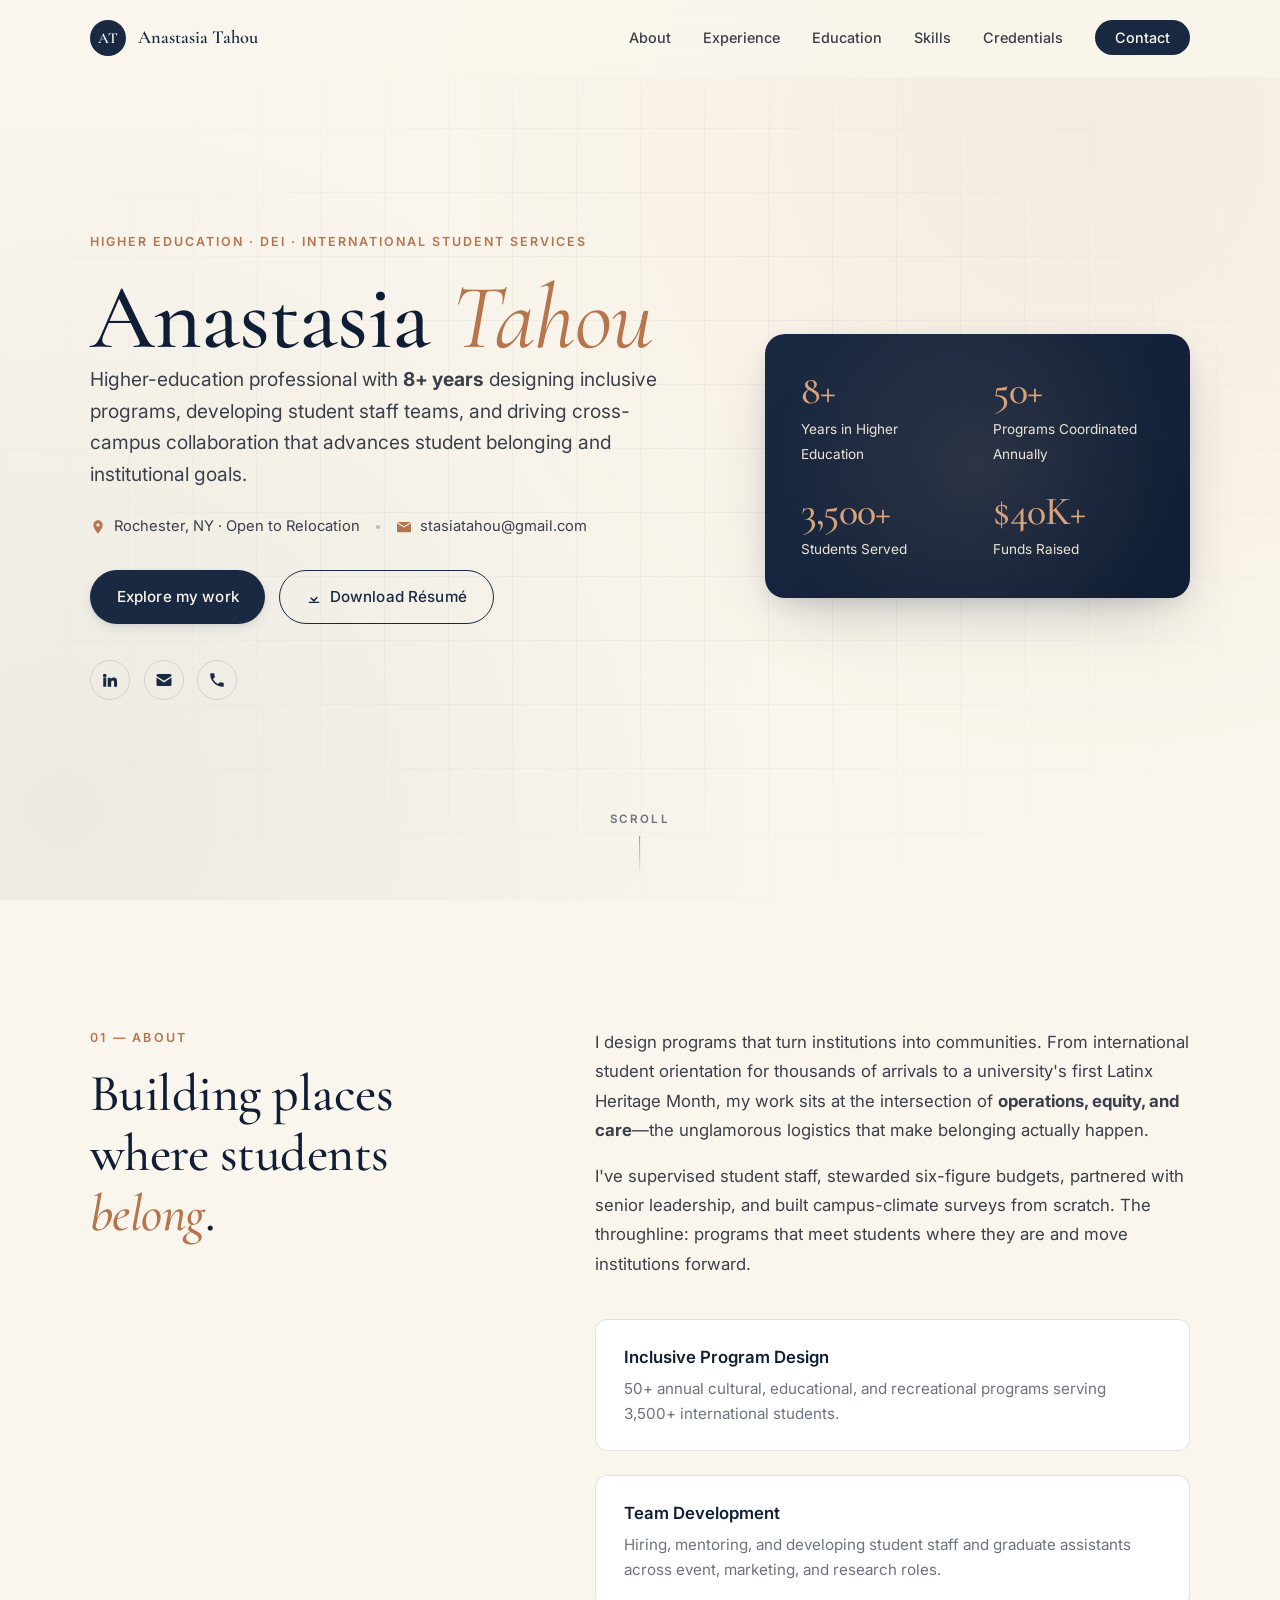
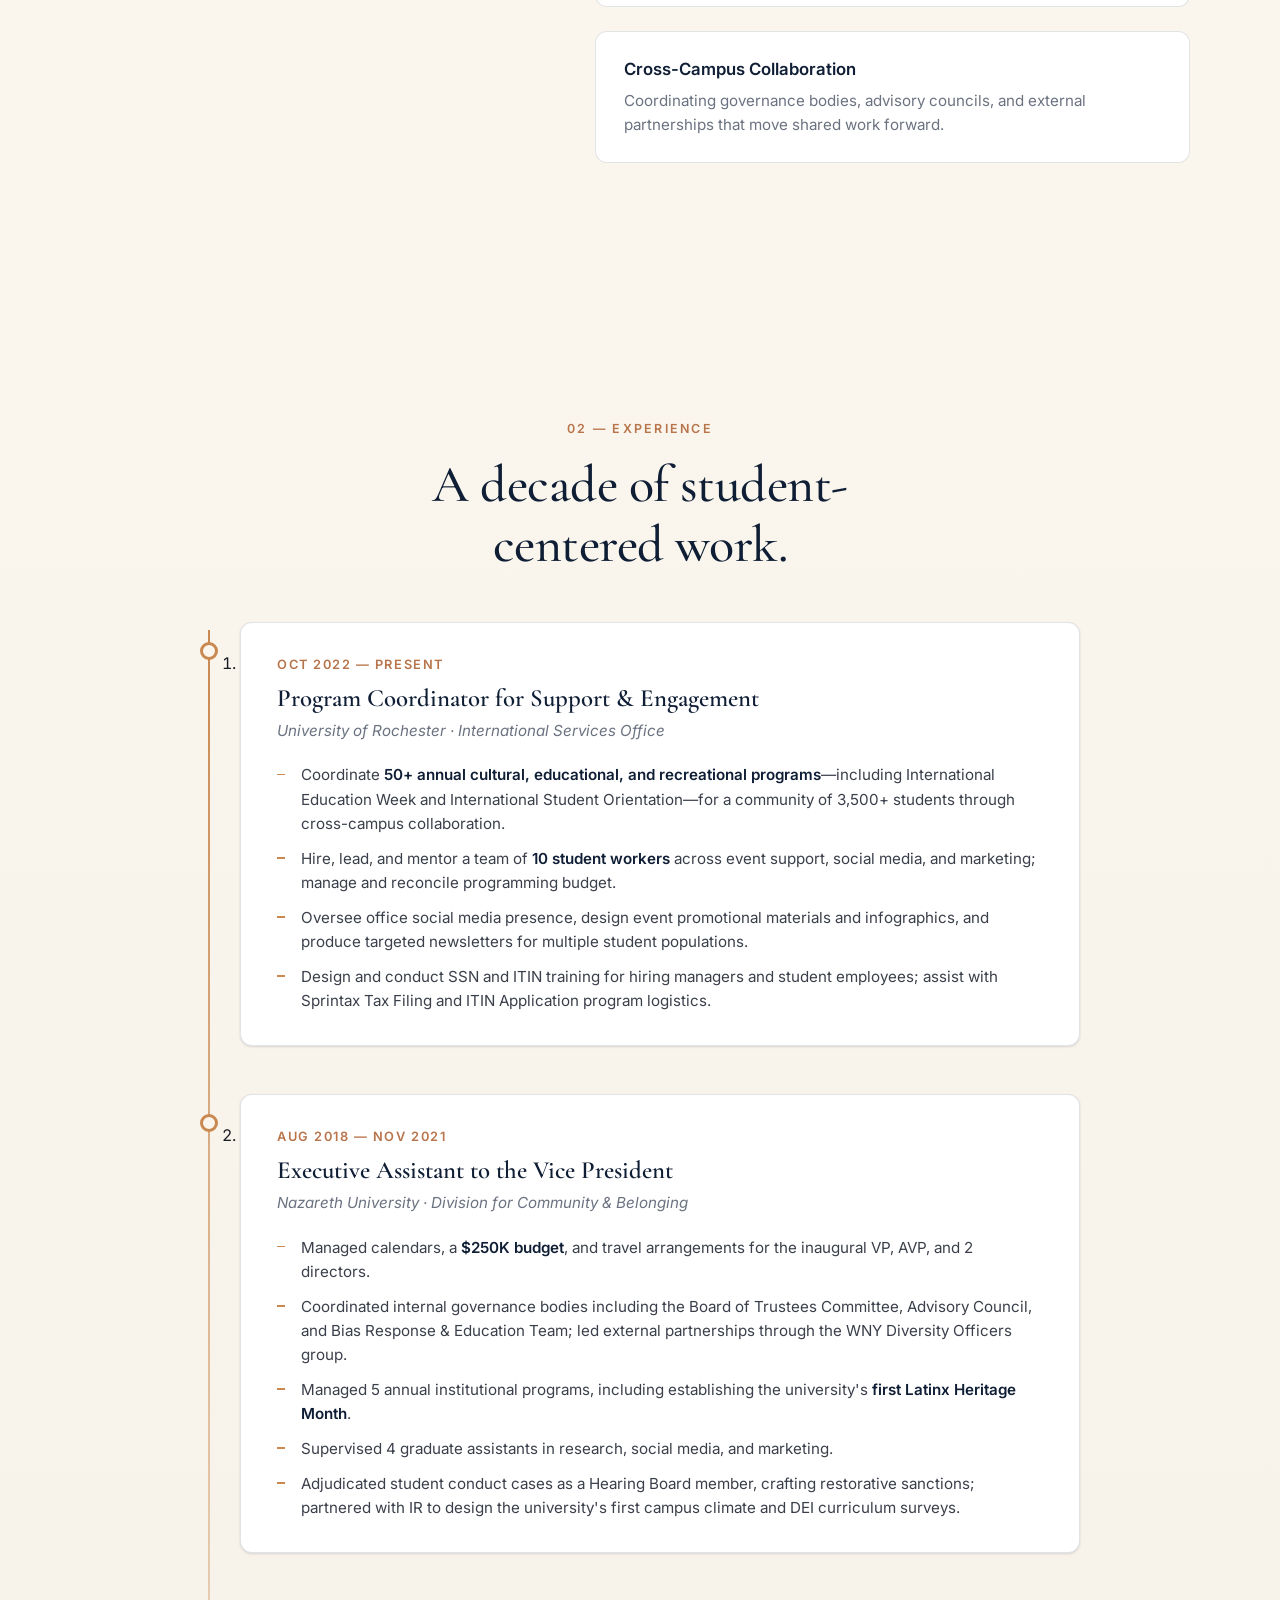
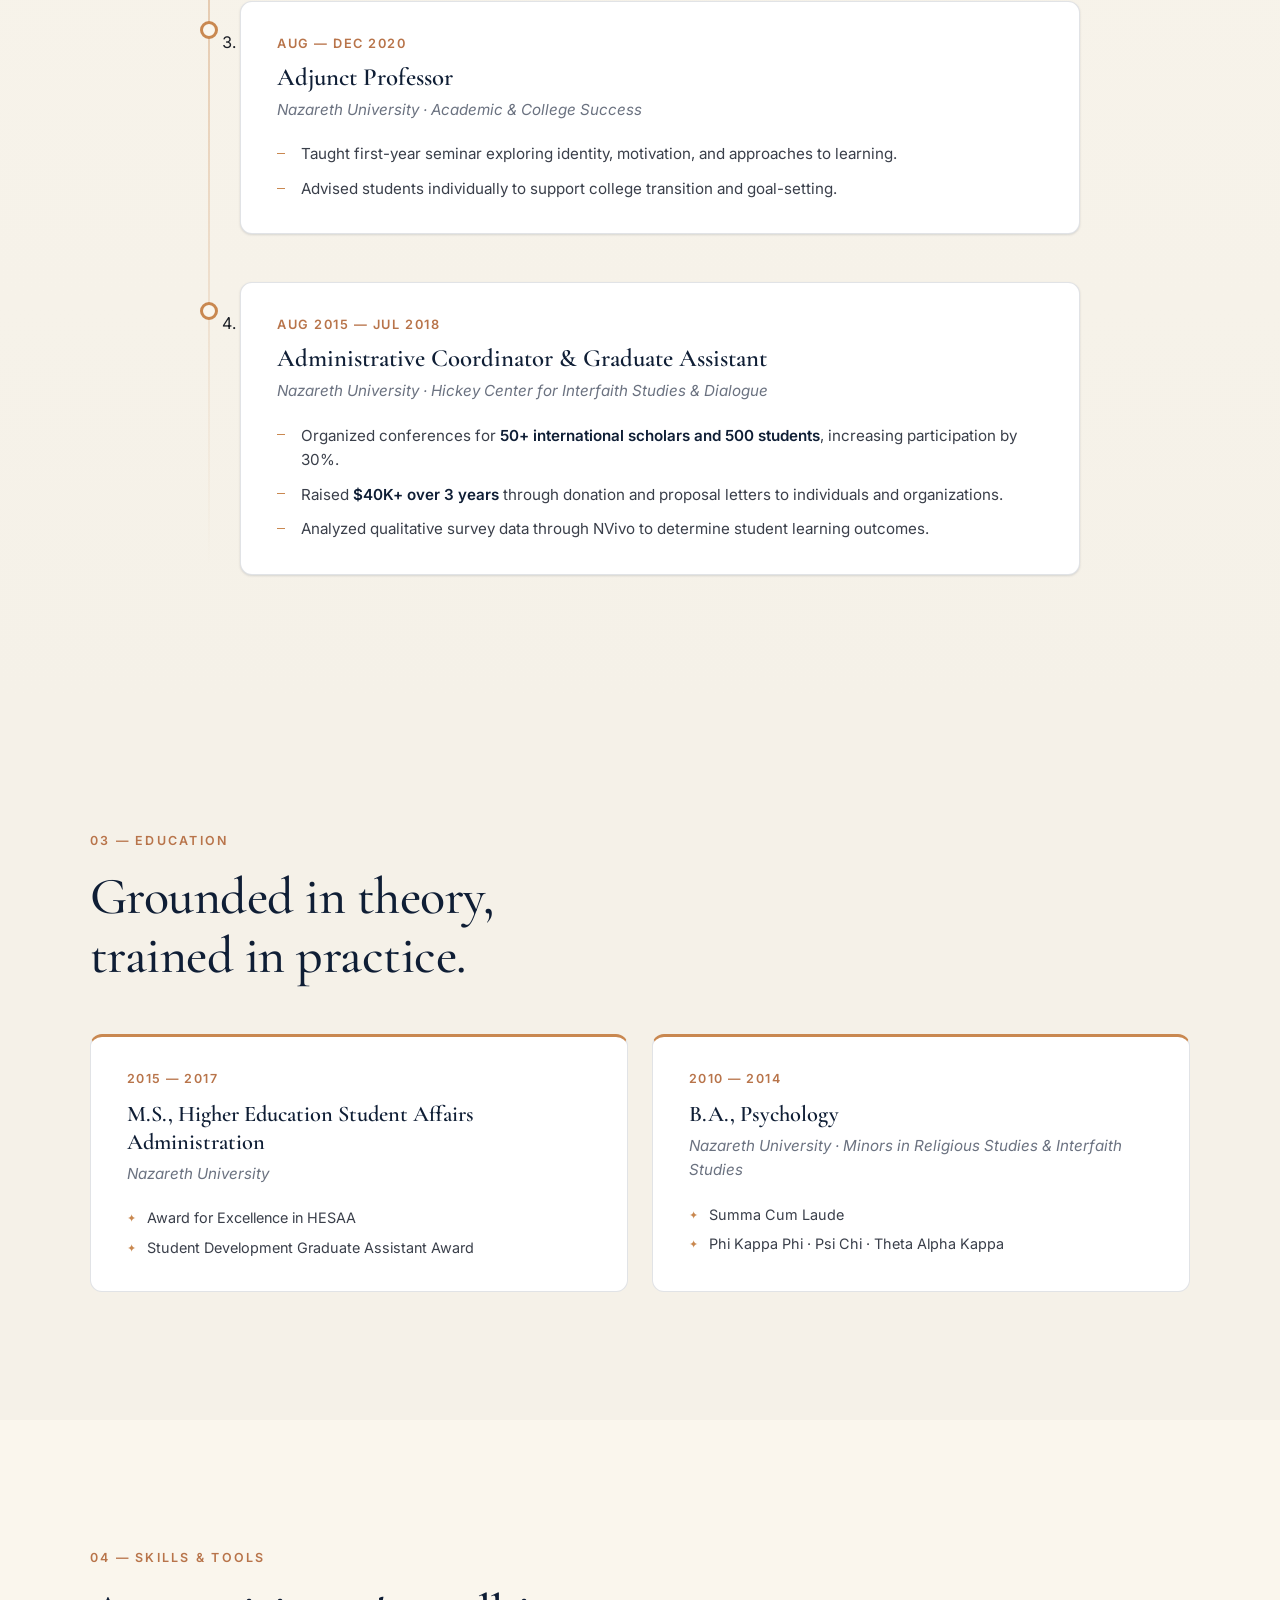
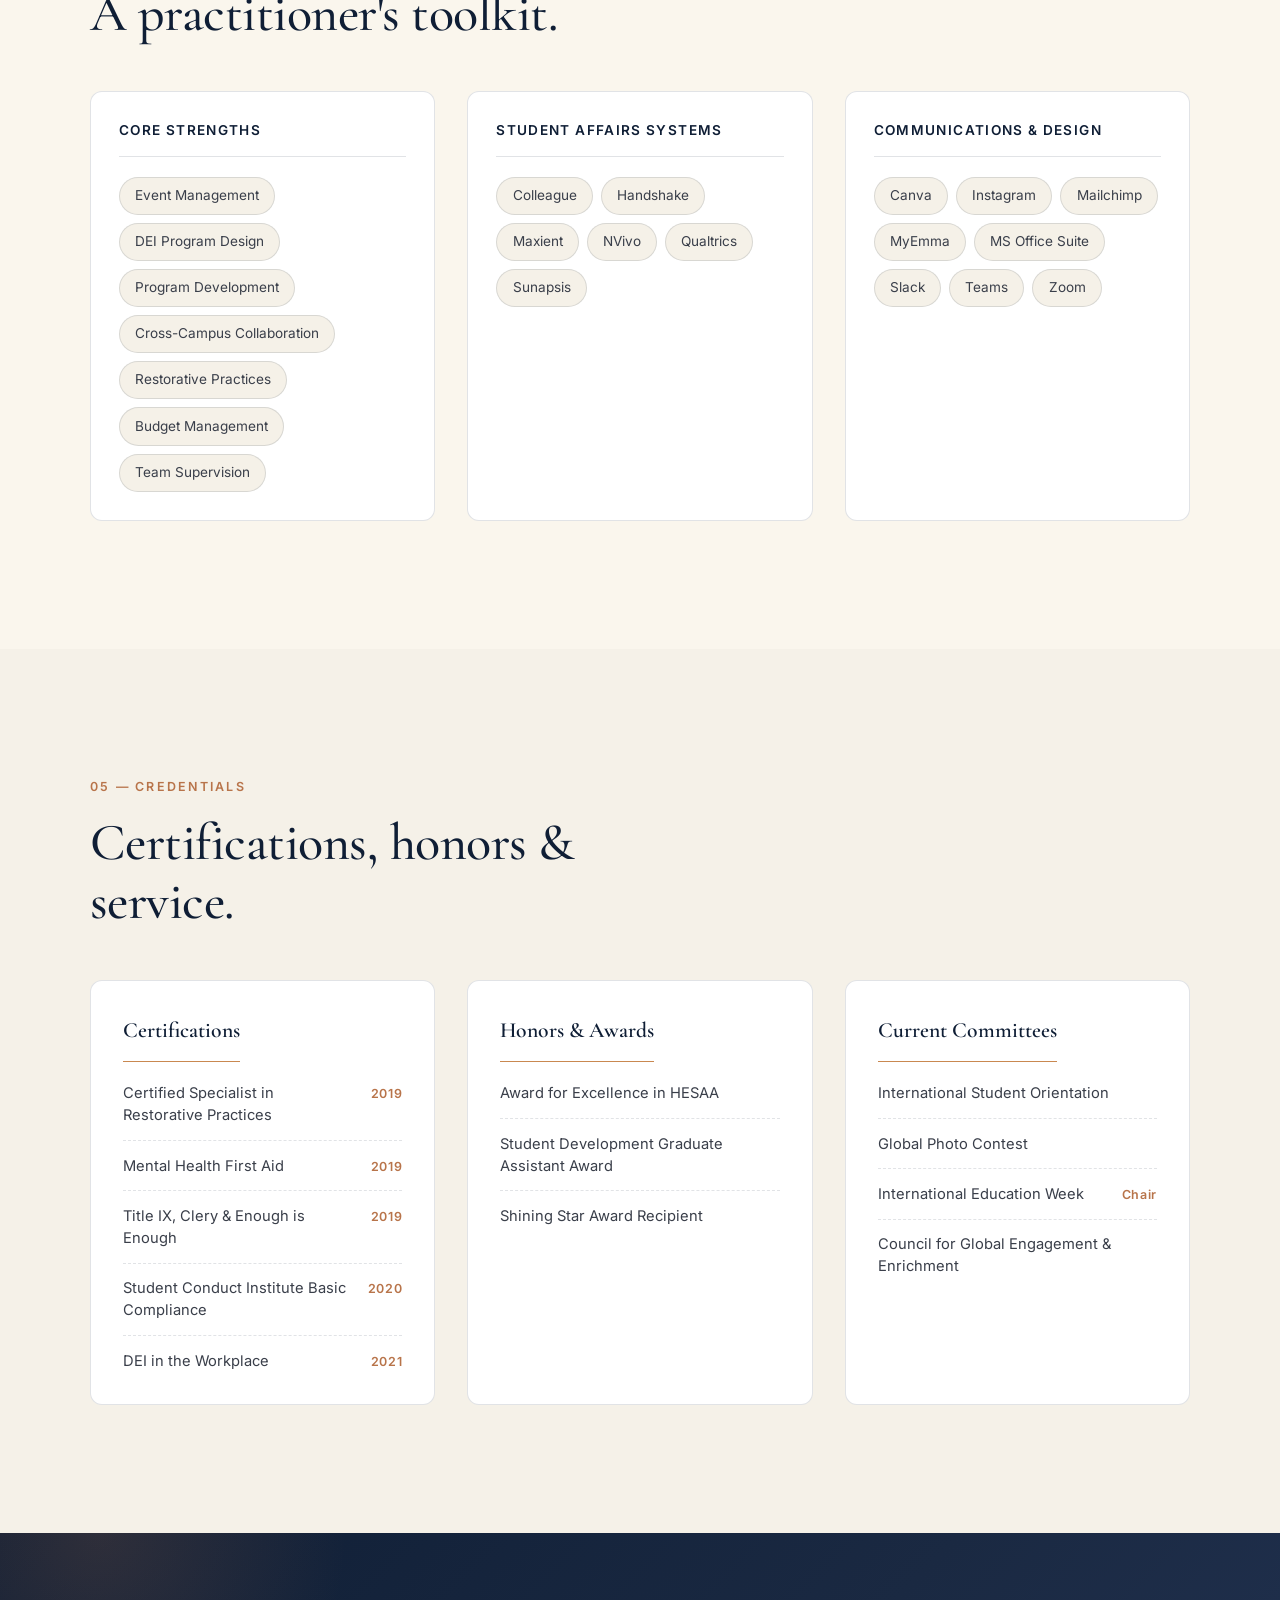
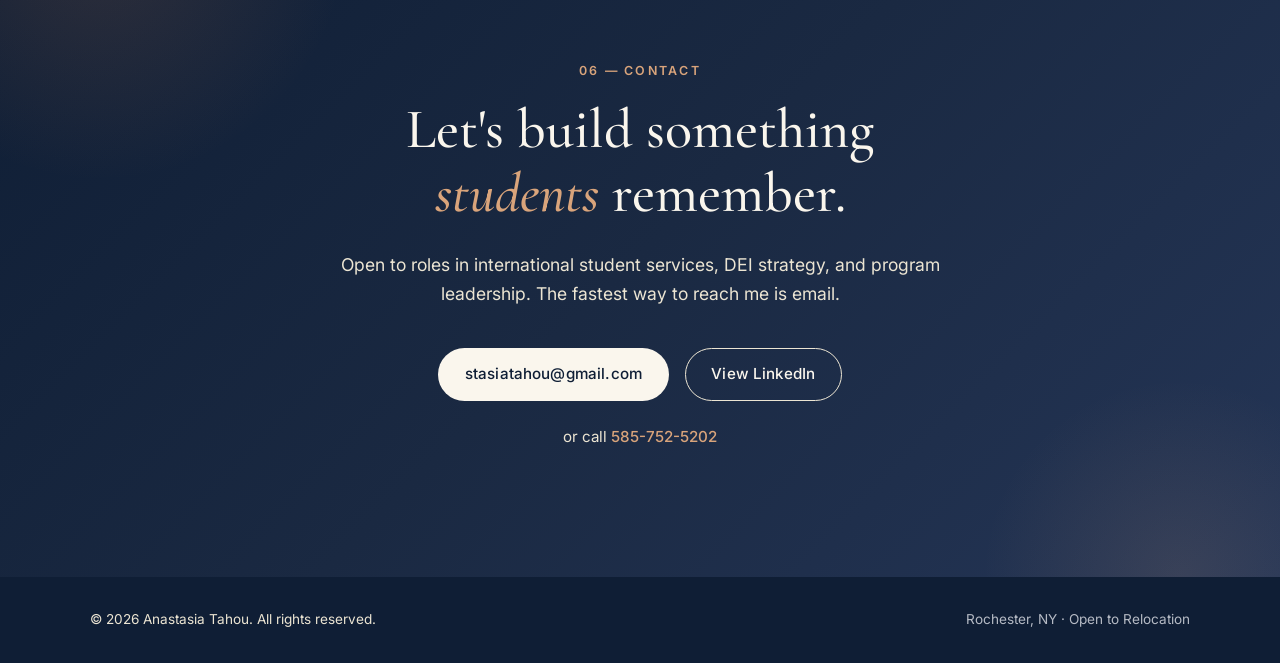
==== index.html @ ea1a3dfb "Build portfolio website for Anastasia Tahou Single-page static site with hero, about, experience tim" ====
<!DOCTYPE html>
<html lang="en">
<head>
  <meta charset="UTF-8" />
  <meta name="viewport" content="width=device-width, initial-scale=1.0" />
  <meta name="description" content="Anastasia Tahou — Higher Education Professional specializing in International Student Services, DEI programming, and community engagement." />
  <meta name="author" content="Anastasia Tahou" />
  <meta name="theme-color" content="#1a2942" />

  <meta property="og:title" content="Anastasia Tahou — Higher Education Professional" />
  <meta property="og:description" content="8+ years designing inclusive programs, developing student teams, and advancing student belonging in higher education." />
  <meta property="og:type" content="website" />

  <title>Anastasia Tahou — Higher Education Professional</title>

  <link rel="preconnect" href="https://fonts.googleapis.com" />
  <link rel="preconnect" href="https://fonts.gstatic.com" crossorigin />
  <link href="https://fonts.googleapis.com/css2?family=Cormorant+Garamond:wght@400;500;600;700&family=Inter:wght@300;400;500;600;700&display=swap" rel="stylesheet" />

  <link rel="stylesheet" href="styles.css" />
</head>
<body>
  <a class="skip-link" href="#main">Skip to content</a>

  <header class="site-header" id="siteHeader">
    <nav class="nav" aria-label="Primary">
      <a class="brand" href="#top" aria-label="Back to top">
        <span class="brand-mark">AT</span>
        <span class="brand-name">Anastasia Tahou</span>
      </a>
      <button class="nav-toggle" aria-expanded="false" aria-controls="navList" aria-label="Open menu">
        <span></span><span></span><span></span>
      </button>
      <ul class="nav-list" id="navList">
        <li><a href="#about">About</a></li>
        <li><a href="#experience">Experience</a></li>
        <li><a href="#education">Education</a></li>
        <li><a href="#skills">Skills</a></li>
        <li><a href="#credentials">Credentials</a></li>
        <li><a href="#contact" class="nav-cta">Contact</a></li>
      </ul>
    </nav>
  </header>

  <main id="main">
    <!-- HERO -->
    <section class="hero" id="top">
      <div class="hero-inner container">
        <div class="hero-text reveal">
          <p class="eyebrow">Higher Education · DEI · International Student Services</p>
          <h1 class="display">
            Anastasia <span class="display-accent">Tahou</span>
          </h1>
          <p class="lede">
            Higher-education professional with <strong>8+ years</strong> designing inclusive programs,
            developing student staff teams, and driving cross-campus collaboration that advances
            student belonging and institutional goals.
          </p>
          <div class="hero-meta">
            <span class="meta-item"><svg viewBox="0 0 24 24" aria-hidden="true"><path d="M12 2a7 7 0 0 0-7 7c0 5.25 7 13 7 13s7-7.75 7-13a7 7 0 0 0-7-7Zm0 9.5A2.5 2.5 0 1 1 12 6.5a2.5 2.5 0 0 1 0 5Z"/></svg>Rochester, NY · Open to Relocation</span>
            <span class="meta-divider" aria-hidden="true"></span>
            <span class="meta-item"><svg viewBox="0 0 24 24" aria-hidden="true"><path d="M12 12.713 1.5 6.5V18a2 2 0 0 0 2 2h17a2 2 0 0 0 2-2V6.5L12 12.713Zm10-8.213H2L12 11l10-6.5Z"/></svg><a href="mailto:stasiatahou@gmail.com">stasiatahou@gmail.com</a></span>
          </div>
          <div class="hero-actions">
            <a class="btn btn-primary" href="#experience">Explore my work</a>
            <a class="btn btn-ghost" href="Anastasia_Tahou_Resume_.docx" download>
              <svg viewBox="0 0 24 24" aria-hidden="true"><path d="M12 3v12.59l4.29-4.3 1.42 1.42L12 19.41l-5.71-5.7 1.42-1.42L12 15.59V3h0Zm-8 16h16v2H4v-2Z"/></svg>
              Download Résumé
            </a>
          </div>
          <ul class="social" aria-label="Social links">
            <li>
              <a href="https://www.linkedin.com/in/anastasiatahou" target="_blank" rel="noopener" aria-label="LinkedIn">
                <svg viewBox="0 0 24 24" aria-hidden="true"><path d="M4.98 3.5a2.5 2.5 0 1 1 0 5.001 2.5 2.5 0 0 1 0-5ZM3 9h4v12H3V9Zm6 0h3.83v1.64h.06c.53-.95 1.83-1.95 3.77-1.95 4.03 0 4.78 2.65 4.78 6.09V21h-4v-5.42c0-1.29-.03-2.95-1.8-2.95-1.8 0-2.08 1.4-2.08 2.86V21H9V9Z"/></svg>
              </a>
            </li>
            <li>
              <a href="mailto:stasiatahou@gmail.com" aria-label="Email">
                <svg viewBox="0 0 24 24" aria-hidden="true"><path d="M22 6.5 12 13 2 6.5V6c0-1.1.9-2 2-2h16a2 2 0 0 1 2 2v.5Zm0 2.3V18a2 2 0 0 1-2 2H4a2 2 0 0 1-2-2V8.8l10 6.5 10-6.5Z"/></svg>
              </a>
            </li>
            <li>
              <a href="tel:5857525202" aria-label="Phone">
                <svg viewBox="0 0 24 24" aria-hidden="true"><path d="M6.6 10.8a15.05 15.05 0 0 0 6.6 6.6l2.2-2.2a1 1 0 0 1 1-.25c1.12.37 2.33.57 3.6.57a1 1 0 0 1 1 1V20a1 1 0 0 1-1 1A17 17 0 0 1 3 4a1 1 0 0 1 1-1h3.5a1 1 0 0 1 1 1c0 1.27.2 2.48.57 3.6a1 1 0 0 1-.25 1l-2.22 2.2Z"/></svg>
              </a>
            </li>
          </ul>
        </div>

        <aside class="hero-card reveal" aria-label="Quick facts">
          <div class="stat">
            <span class="stat-num">8+</span>
            <span class="stat-label">Years in Higher Education</span>
          </div>
          <div class="stat">
            <span class="stat-num">50+</span>
            <span class="stat-label">Programs Coordinated Annually</span>
          </div>
          <div class="stat">
            <span class="stat-num">3,500+</span>
            <span class="stat-label">Students Served</span>
          </div>
          <div class="stat">
            <span class="stat-num">$40K+</span>
            <span class="stat-label">Funds Raised</span>
          </div>
        </aside>
      </div>
      <div class="scroll-cue" aria-hidden="true">
        <span>Scroll</span>
        <div class="scroll-line"></div>
      </div>
    </section>

    <!-- ABOUT -->
    <section class="section section-about" id="about">
      <div class="container two-col">
        <div class="section-head reveal">
          <p class="section-eyebrow">01 — About</p>
          <h2 class="section-title">Building places where students <em>belong</em>.</h2>
        </div>
        <div class="section-body reveal">
          <p class="body-lg">
            I design programs that turn institutions into communities. From international student
            orientation for thousands of arrivals to a university's first Latinx Heritage Month,
            my work sits at the intersection of <strong>operations, equity, and care</strong>—the
            unglamorous logistics that make belonging actually happen.
          </p>
          <p class="body-lg">
            I've supervised student staff, stewarded six-figure budgets, partnered with senior
            leadership, and built campus-climate surveys from scratch. The throughline: programs
            that meet students where they are and move institutions forward.
          </p>
          <ul class="pillars">
            <li>
              <h3>Inclusive Program Design</h3>
              <p>50+ annual cultural, educational, and recreational programs serving 3,500+ international students.</p>
            </li>
            <li>
              <h3>Team Development</h3>
              <p>Hiring, mentoring, and developing student staff and graduate assistants across event, marketing, and research roles.</p>
            </li>
            <li>
              <h3>Cross-Campus Collaboration</h3>
              <p>Coordinating governance bodies, advisory councils, and external partnerships that move shared work forward.</p>
            </li>
          </ul>
        </div>
      </div>
    </section>

    <!-- EXPERIENCE -->
    <section class="section section-experience" id="experience">
      <div class="container">
        <div class="section-head center reveal">
          <p class="section-eyebrow">02 — Experience</p>
          <h2 class="section-title">A decade of student-centered work.</h2>
        </div>

        <ol class="timeline">
          <li class="timeline-item reveal">
            <div class="timeline-marker" aria-hidden="true"></div>
            <article class="timeline-card">
              <header>
                <p class="card-date">Oct 2022 — Present</p>
                <h3 class="card-role">Program Coordinator for Support &amp; Engagement</h3>
                <p class="card-org">University of Rochester · International Services Office</p>
              </header>
              <ul class="card-list">
                <li>Coordinate <strong>50+ annual cultural, educational, and recreational programs</strong>—including International Education Week and International Student Orientation—for a community of 3,500+ students through cross-campus collaboration.</li>
                <li>Hire, lead, and mentor a team of <strong>10 student workers</strong> across event support, social media, and marketing; manage and reconcile programming budget.</li>
                <li>Oversee office social media presence, design event promotional materials and infographics, and produce targeted newsletters for multiple student populations.</li>
                <li>Design and conduct SSN and ITIN training for hiring managers and student employees; assist with Sprintax Tax Filing and ITIN Application program logistics.</li>
              </ul>
            </article>
          </li>

          <li class="timeline-item reveal">
            <div class="timeline-marker" aria-hidden="true"></div>
            <article class="timeline-card">
              <header>
                <p class="card-date">Aug 2018 — Nov 2021</p>
                <h3 class="card-role">Executive Assistant to the Vice President</h3>
                <p class="card-org">Nazareth University · Division for Community &amp; Belonging</p>
              </header>
              <ul class="card-list">
                <li>Managed calendars, a <strong>$250K budget</strong>, and travel arrangements for the inaugural VP, AVP, and 2 directors.</li>
                <li>Coordinated internal governance bodies including the Board of Trustees Committee, Advisory Council, and Bias Response &amp; Education Team; led external partnerships through the WNY Diversity Officers group.</li>
                <li>Managed 5 annual institutional programs, including establishing the university's <strong>first Latinx Heritage Month</strong>.</li>
                <li>Supervised 4 graduate assistants in research, social media, and marketing.</li>
                <li>Adjudicated student conduct cases as a Hearing Board member, crafting restorative sanctions; partnered with IR to design the university's first campus climate and DEI curriculum surveys.</li>
              </ul>
            </article>
          </li>

          <li class="timeline-item reveal">
            <div class="timeline-marker" aria-hidden="true"></div>
            <article class="timeline-card">
              <header>
                <p class="card-date">Aug — Dec 2020</p>
                <h3 class="card-role">Adjunct Professor</h3>
                <p class="card-org">Nazareth University · Academic &amp; College Success</p>
              </header>
              <ul class="card-list">
                <li>Taught first-year seminar exploring identity, motivation, and approaches to learning.</li>
                <li>Advised students individually to support college transition and goal-setting.</li>
              </ul>
            </article>
          </li>

          <li class="timeline-item reveal">
            <div class="timeline-marker" aria-hidden="true"></div>
            <article class="timeline-card">
              <header>
                <p class="card-date">Aug 2015 — Jul 2018</p>
                <h3 class="card-role">Administrative Coordinator &amp; Graduate Assistant</h3>
                <p class="card-org">Nazareth University · Hickey Center for Interfaith Studies &amp; Dialogue</p>
              </header>
              <ul class="card-list">
                <li>Organized conferences for <strong>50+ international scholars and 500 students</strong>, increasing participation by 30%.</li>
                <li>Raised <strong>$40K+ over 3 years</strong> through donation and proposal letters to individuals and organizations.</li>
                <li>Analyzed qualitative survey data through NVivo to determine student learning outcomes.</li>
              </ul>
            </article>
          </li>
        </ol>
      </div>
    </section>

    <!-- EDUCATION -->
    <section class="section section-education" id="education">
      <div class="container">
        <div class="section-head reveal">
          <p class="section-eyebrow">03 — Education</p>
          <h2 class="section-title">Grounded in theory, trained in practice.</h2>
        </div>
        <div class="edu-grid">
          <article class="edu-card reveal">
            <p class="edu-year">2015 — 2017</p>
            <h3 class="edu-degree">M.S., Higher Education Student Affairs Administration</h3>
            <p class="edu-school">Nazareth University</p>
            <ul class="edu-honors">
              <li>Award for Excellence in HESAA</li>
              <li>Student Development Graduate Assistant Award</li>
            </ul>
          </article>

          <article class="edu-card reveal">
            <p class="edu-year">2010 — 2014</p>
            <h3 class="edu-degree">B.A., Psychology</h3>
            <p class="edu-school">Nazareth University · Minors in Religious Studies &amp; Interfaith Studies</p>
            <ul class="edu-honors">
              <li>Summa Cum Laude</li>
              <li>Phi Kappa Phi · Psi Chi · Theta Alpha Kappa</li>
            </ul>
          </article>
        </div>
      </div>
    </section>

    <!-- SKILLS -->
    <section class="section section-skills" id="skills">
      <div class="container">
        <div class="section-head reveal">
          <p class="section-eyebrow">04 — Skills &amp; Tools</p>
          <h2 class="section-title">A practitioner's toolkit.</h2>
        </div>

        <div class="skills-grid">
          <div class="skill-block reveal">
            <h3>Core Strengths</h3>
            <ul class="chips">
              <li>Event Management</li>
              <li>DEI Program Design</li>
              <li>Program Development</li>
              <li>Cross-Campus Collaboration</li>
              <li>Restorative Practices</li>
              <li>Budget Management</li>
              <li>Team Supervision</li>
            </ul>
          </div>

          <div class="skill-block reveal">
            <h3>Student Affairs Systems</h3>
            <ul class="chips">
              <li>Colleague</li>
              <li>Handshake</li>
              <li>Maxient</li>
              <li>NVivo</li>
              <li>Qualtrics</li>
              <li>Sunapsis</li>
            </ul>
          </div>

          <div class="skill-block reveal">
            <h3>Communications &amp; Design</h3>
            <ul class="chips">
              <li>Canva</li>
              <li>Instagram</li>
              <li>Mailchimp</li>
              <li>MyEmma</li>
              <li>MS Office Suite</li>
              <li>Slack</li>
              <li>Teams</li>
              <li>Zoom</li>
            </ul>
          </div>
        </div>
      </div>
    </section>

    <!-- CREDENTIALS -->
    <section class="section section-credentials" id="credentials">
      <div class="container">
        <div class="section-head reveal">
          <p class="section-eyebrow">05 — Credentials</p>
          <h2 class="section-title">Certifications, honors &amp; service.</h2>
        </div>

        <div class="cred-grid">
          <div class="cred-col reveal">
            <h3 class="cred-heading">Certifications</h3>
            <ul class="cred-list">
              <li>Certified Specialist in Restorative Practices <span>2019</span></li>
              <li>Mental Health First Aid <span>2019</span></li>
              <li>Title IX, Clery &amp; Enough is Enough <span>2019</span></li>
              <li>Student Conduct Institute Basic Compliance <span>2020</span></li>
              <li>DEI in the Workplace <span>2021</span></li>
            </ul>
          </div>

          <div class="cred-col reveal">
            <h3 class="cred-heading">Honors &amp; Awards</h3>
            <ul class="cred-list">
              <li>Award for Excellence in HESAA</li>
              <li>Student Development Graduate Assistant Award</li>
              <li>Shining Star Award Recipient</li>
            </ul>
          </div>

          <div class="cred-col reveal">
            <h3 class="cred-heading">Current Committees</h3>
            <ul class="cred-list">
              <li>International Student Orientation</li>
              <li>Global Photo Contest</li>
              <li>International Education Week <span>Chair</span></li>
              <li>Council for Global Engagement &amp; Enrichment</li>
            </ul>
          </div>
        </div>
      </div>
    </section>

    <!-- CONTACT -->
    <section class="section section-contact" id="contact">
      <div class="container contact-inner reveal">
        <p class="section-eyebrow light">06 — Contact</p>
        <h2 class="contact-title">Let's build something <em>students</em> remember.</h2>
        <p class="contact-lede">
          Open to roles in international student services, DEI strategy, and program leadership.
          The fastest way to reach me is email.
        </p>
        <div class="contact-actions">
          <a class="btn btn-light" href="mailto:stasiatahou@gmail.com">stasiatahou@gmail.com</a>
          <a class="btn btn-outline-light" href="https://www.linkedin.com/in/anastasiatahou" target="_blank" rel="noopener">View LinkedIn</a>
        </div>
        <p class="contact-phone">or call <a href="tel:5857525202">585-752-5202</a></p>
      </div>
    </section>
  </main>

  <footer class="site-footer">
    <div class="container footer-inner">
      <p>&copy; <span id="year"></span> Anastasia Tahou. All rights reserved.</p>
      <p class="footer-meta">Rochester, NY · Open to Relocation</p>
    </div>
  </footer>

  <script src="script.js" defer></script>
</body>
</html>
---- styles.css ----
/* ============================================
   Anastasia Tahou — Portfolio
   ============================================ */

:root {
  --navy-900: #0f1e35;
  --navy-800: #1a2942;
  --navy-700: #243556;
  --navy-600: #324867;
  --cream-50: #faf6ed;
  --cream-100: #f5f1e8;
  --cream-200: #ece5d3;
  --copper-500: #b8744a;
  --copper-400: #c98850;
  --copper-300: #d9a47b;
  --ink-900: #1a1d24;
  --ink-700: #3a3f4a;
  --ink-500: #6b7280;
  --ink-300: #b5bac4;
  --line: rgba(15, 30, 53, 0.12);
  --line-light: rgba(255, 255, 255, 0.18);

  --font-serif: 'Cormorant Garamond', Georgia, 'Times New Roman', serif;
  --font-sans: 'Inter', -apple-system, BlinkMacSystemFont, 'Segoe UI', Roboto, sans-serif;

  --container: 1180px;
  --radius-sm: 6px;
  --radius-md: 12px;
  --radius-lg: 20px;
  --shadow-sm: 0 1px 2px rgba(15, 30, 53, 0.06), 0 1px 3px rgba(15, 30, 53, 0.08);
  --shadow-md: 0 4px 12px rgba(15, 30, 53, 0.08), 0 2px 4px rgba(15, 30, 53, 0.06);
  --shadow-lg: 0 24px 60px -20px rgba(15, 30, 53, 0.25), 0 8px 24px -8px rgba(15, 30, 53, 0.15);

  --transition: 240ms cubic-bezier(0.16, 1, 0.3, 1);
}

/* RESET */
*, *::before, *::after { box-sizing: border-box; }
* { margin: 0; }
html { scroll-behavior: smooth; -webkit-text-size-adjust: 100%; }
body {
  font-family: var(--font-sans);
  font-size: 16px;
  line-height: 1.6;
  color: var(--ink-900);
  background: var(--cream-50);
  -webkit-font-smoothing: antialiased;
  -moz-osx-font-smoothing: grayscale;
  overflow-x: hidden;
}
img, svg { display: block; max-width: 100%; }
button { font: inherit; cursor: pointer; background: none; border: none; color: inherit; }
a { color: inherit; text-decoration: none; transition: color var(--transition); }
ul { padding: 0; list-style: none; }
em { font-style: italic; font-family: var(--font-serif); color: var(--copper-500); }

/* ACCESSIBILITY */
.skip-link {
  position: absolute;
  top: -100px;
  left: 1rem;
  background: var(--navy-800);
  color: var(--cream-50);
  padding: 0.75rem 1rem;
  border-radius: var(--radius-sm);
  z-index: 1000;
  transition: top var(--transition);
}
.skip-link:focus { top: 1rem; }

:focus-visible {
  outline: 2px solid var(--copper-400);
  outline-offset: 3px;
  border-radius: 2px;
}

/* CONTAINER */
.container {
  width: 100%;
  max-width: var(--container);
  margin: 0 auto;
  padding: 0 1.5rem;
}
@media (min-width: 768px) { .container { padding: 0 2.5rem; } }

/* HEADER */
.site-header {
  position: fixed;
  top: 0;
  left: 0;
  right: 0;
  z-index: 100;
  background: rgba(250, 246, 237, 0.85);
  backdrop-filter: blur(12px);
  -webkit-backdrop-filter: blur(12px);
  border-bottom: 1px solid transparent;
  transition: border-color var(--transition), box-shadow var(--transition);
}
.site-header.is-scrolled {
  border-bottom-color: var(--line);
  box-shadow: var(--shadow-sm);
}
.nav {
  display: flex;
  align-items: center;
  justify-content: space-between;
  max-width: var(--container);
  margin: 0 auto;
  padding: 1rem 1.5rem;
}
@media (min-width: 768px) { .nav { padding: 1.25rem 2.5rem; } }

.brand {
  display: flex;
  align-items: center;
  gap: 0.75rem;
  font-weight: 600;
}
.brand-mark {
  width: 36px;
  height: 36px;
  display: grid;
  place-items: center;
  background: var(--navy-800);
  color: var(--cream-50);
  border-radius: 50%;
  font-family: var(--font-serif);
  font-weight: 600;
  font-size: 0.95rem;
  letter-spacing: 0.02em;
}
.brand-name { font-family: var(--font-serif); font-size: 1.15rem; color: var(--navy-800); }

.nav-list {
  display: flex;
  align-items: center;
  gap: 2rem;
}
.nav-list a {
  font-size: 0.9rem;
  font-weight: 500;
  color: var(--ink-700);
  position: relative;
}
.nav-list a::after {
  content: '';
  position: absolute;
  bottom: -4px;
  left: 0;
  height: 1.5px;
  width: 0;
  background: var(--copper-400);
  transition: width var(--transition);
}
.nav-list a:hover { color: var(--navy-800); }
.nav-list a:hover::after { width: 100%; }
.nav-cta {
  background: var(--navy-800);
  color: var(--cream-50) !important;
  padding: 0.55rem 1.25rem;
  border-radius: 999px;
}
.nav-cta::after { display: none; }
.nav-cta:hover { background: var(--navy-900); }

.nav-toggle {
  display: none;
  flex-direction: column;
  gap: 5px;
  padding: 0.5rem;
}
.nav-toggle span {
  display: block;
  width: 22px;
  height: 2px;
  background: var(--navy-800);
  border-radius: 1px;
  transition: transform var(--transition), opacity var(--transition);
}
.nav-toggle[aria-expanded="true"] span:nth-child(1) { transform: translateY(7px) rotate(45deg); }
.nav-toggle[aria-expanded="true"] span:nth-child(2) { opacity: 0; }
.nav-toggle[aria-expanded="true"] span:nth-child(3) { transform: translateY(-7px) rotate(-45deg); }

@media (max-width: 860px) {
  .nav-toggle { display: flex; }
  .nav-list {
    position: absolute;
    top: 100%;
    left: 0;
    right: 0;
    flex-direction: column;
    align-items: stretch;
    gap: 0;
    background: var(--cream-50);
    border-bottom: 1px solid var(--line);
    padding: 1rem 1.5rem 1.5rem;
    max-height: 0;
    overflow: hidden;
    opacity: 0;
    pointer-events: none;
    transition: max-height var(--transition), opacity var(--transition);
  }
  .nav-list.is-open {
    max-height: 500px;
    opacity: 1;
    pointer-events: auto;
  }
  .nav-list a { padding: 0.85rem 0; display: block; }
  .nav-list a::after { display: none; }
  .nav-cta { text-align: center; margin-top: 0.5rem; }
}

/* TYPOGRAPHY */
.display {
  font-family: var(--font-serif);
  font-weight: 500;
  font-size: clamp(3rem, 8vw, 5.75rem);
  line-height: 1;
  letter-spacing: -0.01em;
  color: var(--navy-900);
}
.display-accent {
  font-style: italic;
  color: var(--copper-500);
  font-weight: 400;
}
.eyebrow {
  font-size: 0.78rem;
  font-weight: 600;
  letter-spacing: 0.16em;
  text-transform: uppercase;
  color: var(--copper-500);
  margin-bottom: 1.25rem;
}
.lede {
  font-size: clamp(1.05rem, 1.5vw, 1.2rem);
  color: var(--ink-700);
  max-width: 36rem;
  line-height: 1.65;
}
.body-lg {
  font-size: 1.05rem;
  color: var(--ink-700);
  margin-bottom: 1rem;
  line-height: 1.75;
}

.section-eyebrow {
  font-size: 0.78rem;
  font-weight: 600;
  letter-spacing: 0.18em;
  text-transform: uppercase;
  color: var(--copper-500);
  margin-bottom: 1rem;
}
.section-eyebrow.light { color: var(--copper-300); }
.section-title {
  font-family: var(--font-serif);
  font-weight: 500;
  font-size: clamp(2rem, 4.5vw, 3.25rem);
  line-height: 1.15;
  letter-spacing: -0.01em;
  color: var(--navy-900);
  max-width: 22ch;
}

/* HERO */
.hero {
  position: relative;
  min-height: 100vh;
  display: flex;
  align-items: center;
  padding: 8rem 0 6rem;
  background:
    radial-gradient(circle at 85% 15%, rgba(184, 116, 74, 0.08), transparent 50%),
    radial-gradient(circle at 5% 90%, rgba(26, 41, 66, 0.06), transparent 50%),
    var(--cream-50);
  overflow: hidden;
}
.hero::before {
  content: '';
  position: absolute;
  inset: 0;
  background-image:
    linear-gradient(var(--line) 1px, transparent 1px),
    linear-gradient(90deg, var(--line) 1px, transparent 1px);
  background-size: 64px 64px;
  opacity: 0.35;
  mask-image: radial-gradient(ellipse at center, black 30%, transparent 80%);
  -webkit-mask-image: radial-gradient(ellipse at center, black 30%, transparent 80%);
  pointer-events: none;
}
.hero-inner {
  position: relative;
  display: grid;
  grid-template-columns: 1fr;
  gap: 3.5rem;
  align-items: center;
}
@media (min-width: 960px) {
  .hero-inner { grid-template-columns: 1.4fr 1fr; gap: 5rem; }
}

.hero-meta {
  display: flex;
  flex-wrap: wrap;
  align-items: center;
  gap: 0.75rem 1rem;
  margin: 1.5rem 0 2rem;
  font-size: 0.92rem;
  color: var(--ink-700);
}
.meta-item {
  display: inline-flex;
  align-items: center;
  gap: 0.5rem;
}
.meta-item svg {
  width: 16px;
  height: 16px;
  fill: var(--copper-500);
}
.meta-item a:hover { color: var(--copper-500); }
.meta-divider {
  width: 4px;
  height: 4px;
  border-radius: 50%;
  background: var(--ink-300);
}

.hero-actions {
  display: flex;
  flex-wrap: wrap;
  gap: 0.85rem;
  margin-bottom: 2.25rem;
}

.btn {
  display: inline-flex;
  align-items: center;
  gap: 0.5rem;
  padding: 0.85rem 1.6rem;
  border-radius: 999px;
  font-size: 0.95rem;
  font-weight: 500;
  letter-spacing: 0.01em;
  transition: transform var(--transition), background var(--transition), color var(--transition), box-shadow var(--transition);
  border: 1.5px solid transparent;
}
.btn svg { width: 16px; height: 16px; fill: currentColor; }
.btn-primary {
  background: var(--navy-800);
  color: var(--cream-50);
  box-shadow: var(--shadow-md);
}
.btn-primary:hover {
  background: var(--navy-900);
  transform: translateY(-2px);
  box-shadow: var(--shadow-lg);
}
.btn-ghost {
  background: transparent;
  color: var(--navy-800);
  border-color: var(--navy-800);
}
.btn-ghost:hover {
  background: var(--navy-800);
  color: var(--cream-50);
}
.btn-light {
  background: var(--cream-50);
  color: var(--navy-900);
}
.btn-light:hover {
  background: var(--copper-400);
  color: var(--cream-50);
}
.btn-outline-light {
  background: transparent;
  color: var(--cream-50);
  border-color: var(--cream-200);
}
.btn-outline-light:hover {
  background: var(--cream-50);
  color: var(--navy-900);
}

.social {
  display: flex;
  gap: 0.85rem;
}
.social a {
  display: grid;
  place-items: center;
  width: 40px;
  height: 40px;
  border-radius: 50%;
  border: 1.5px solid var(--line);
  color: var(--navy-800);
  transition: transform var(--transition), background var(--transition), color var(--transition), border-color var(--transition);
}
.social svg { width: 18px; height: 18px; fill: currentColor; }
.social a:hover {
  background: var(--navy-800);
  color: var(--cream-50);
  border-color: var(--navy-800);
  transform: translateY(-2px);
}

/* HERO STAT CARD */
.hero-card {
  background: linear-gradient(135deg, var(--navy-800) 0%, var(--navy-900) 100%);
  color: var(--cream-50);
  border-radius: var(--radius-lg);
  padding: 2.25rem;
  display: grid;
  grid-template-columns: 1fr 1fr;
  gap: 1.5rem 2rem;
  box-shadow: var(--shadow-lg);
  position: relative;
  overflow: hidden;
}
.hero-card::before {
  content: '';
  position: absolute;
  top: -50%;
  right: -50%;
  width: 200%;
  height: 200%;
  background: radial-gradient(circle, rgba(217, 164, 123, 0.12), transparent 40%);
  pointer-events: none;
}
.stat { position: relative; }
.stat-num {
  display: block;
  font-family: var(--font-serif);
  font-size: 2.5rem;
  font-weight: 500;
  line-height: 1;
  color: var(--copper-300);
  margin-bottom: 0.35rem;
  letter-spacing: -0.02em;
}
.stat-label {
  font-size: 0.85rem;
  color: var(--cream-200);
  line-height: 1.4;
}

/* SCROLL CUE */
.scroll-cue {
  position: absolute;
  bottom: 1.5rem;
  left: 50%;
  transform: translateX(-50%);
  display: flex;
  flex-direction: column;
  align-items: center;
  gap: 0.5rem;
  font-size: 0.72rem;
  font-weight: 600;
  letter-spacing: 0.2em;
  text-transform: uppercase;
  color: var(--ink-500);
}
.scroll-line {
  width: 1px;
  height: 40px;
  background: linear-gradient(to bottom, var(--copper-400), transparent);
  animation: scrollPulse 2.4s ease-in-out infinite;
}
@keyframes scrollPulse {
  0%, 100% { opacity: 0.4; transform: scaleY(0.7); }
  50% { opacity: 1; transform: scaleY(1); }
}
@media (max-height: 700px) { .scroll-cue { display: none; } }

/* SECTIONS */
.section {
  padding: 6rem 0;
  position: relative;
}
@media (min-width: 768px) {
  .section { padding: 8rem 0; }
}
.section-head { margin-bottom: 3rem; }
.section-head.center { text-align: center; margin-inline: auto; max-width: 720px; }
.section-head.center .section-title { margin-inline: auto; }

.two-col {
  display: grid;
  grid-template-columns: 1fr;
  gap: 2.5rem;
}
@media (min-width: 900px) {
  .two-col { grid-template-columns: 1fr 1.4fr; gap: 5rem; align-items: start; }
  .two-col .section-head { position: sticky; top: 7rem; }
}

/* ABOUT */
.section-about { background: var(--cream-50); }
.pillars {
  display: grid;
  gap: 1.5rem;
  margin-top: 2.5rem;
}
.pillars li {
  padding: 1.5rem 1.75rem;
  background: white;
  border-radius: var(--radius-md);
  border: 1px solid var(--line);
  transition: transform var(--transition), box-shadow var(--transition);
}
.pillars li:hover {
  transform: translateY(-3px);
  box-shadow: var(--shadow-md);
}
.pillars h3 {
  font-family: var(--font-sans);
  font-size: 1.05rem;
  font-weight: 600;
  color: var(--navy-900);
  margin-bottom: 0.4rem;
}
.pillars p {
  font-size: 0.95rem;
  color: var(--ink-500);
  line-height: 1.6;
}

/* EXPERIENCE TIMELINE */
.section-experience {
  background: linear-gradient(180deg, var(--cream-50), var(--cream-100));
}
.timeline {
  position: relative;
  max-width: 880px;
  margin: 0 auto;
  padding-left: 2.5rem;
}
.timeline::before {
  content: '';
  position: absolute;
  top: 0.5rem;
  bottom: 0.5rem;
  left: 8px;
  width: 2px;
  background: linear-gradient(to bottom, var(--copper-400), transparent);
}
.timeline-item {
  position: relative;
  margin-bottom: 3rem;
}
.timeline-item:last-child { margin-bottom: 0; }
.timeline-marker {
  position: absolute;
  left: -2.5rem;
  top: 1.25rem;
  width: 18px;
  height: 18px;
  border-radius: 50%;
  background: var(--cream-50);
  border: 3px solid var(--copper-400);
  z-index: 1;
}
.timeline-card {
  background: white;
  border-radius: var(--radius-md);
  padding: 2rem 2.25rem;
  border: 1px solid var(--line);
  box-shadow: var(--shadow-sm);
  transition: transform var(--transition), box-shadow var(--transition);
}
.timeline-card:hover {
  transform: translateY(-2px);
  box-shadow: var(--shadow-md);
}
.card-date {
  font-size: 0.8rem;
  font-weight: 600;
  letter-spacing: 0.12em;
  text-transform: uppercase;
  color: var(--copper-500);
  margin-bottom: 0.5rem;
}
.card-role {
  font-family: var(--font-serif);
  font-size: 1.55rem;
  font-weight: 600;
  color: var(--navy-900);
  line-height: 1.2;
  margin-bottom: 0.35rem;
}
.card-org {
  font-size: 0.95rem;
  color: var(--ink-500);
  margin-bottom: 1.25rem;
  font-style: italic;
}
.card-list {
  display: grid;
  gap: 0.65rem;
}
.card-list li {
  position: relative;
  padding-left: 1.5rem;
  font-size: 0.95rem;
  color: var(--ink-700);
  line-height: 1.6;
}
.card-list li::before {
  content: '';
  position: absolute;
  left: 0;
  top: 0.65rem;
  width: 8px;
  height: 1.5px;
  background: var(--copper-400);
}
.card-list strong { color: var(--navy-900); font-weight: 600; }

/* EDUCATION */
.section-education { background: var(--cream-100); }
.edu-grid {
  display: grid;
  grid-template-columns: 1fr;
  gap: 1.5rem;
}
@media (min-width: 768px) { .edu-grid { grid-template-columns: 1fr 1fr; } }
.edu-card {
  background: white;
  border-radius: var(--radius-md);
  padding: 2rem 2.25rem;
  border: 1px solid var(--line);
  border-top: 3px solid var(--copper-400);
  transition: transform var(--transition), box-shadow var(--transition);
}
.edu-card:hover {
  transform: translateY(-2px);
  box-shadow: var(--shadow-md);
}
.edu-year {
  font-size: 0.78rem;
  font-weight: 600;
  letter-spacing: 0.12em;
  text-transform: uppercase;
  color: var(--copper-500);
  margin-bottom: 0.65rem;
}
.edu-degree {
  font-family: var(--font-serif);
  font-size: 1.4rem;
  font-weight: 600;
  color: var(--navy-900);
  line-height: 1.25;
  margin-bottom: 0.4rem;
}
.edu-school {
  font-size: 0.95rem;
  color: var(--ink-500);
  margin-bottom: 1.25rem;
  font-style: italic;
}
.edu-honors {
  display: grid;
  gap: 0.4rem;
}
.edu-honors li {
  font-size: 0.9rem;
  color: var(--ink-700);
  padding-left: 1.25rem;
  position: relative;
}
.edu-honors li::before {
  content: '✦';
  position: absolute;
  left: 0;
  color: var(--copper-400);
  font-size: 0.7rem;
  top: 0.25rem;
}

/* SKILLS */
.section-skills { background: var(--cream-50); }
.skills-grid {
  display: grid;
  grid-template-columns: 1fr;
  gap: 2rem;
}
@media (min-width: 768px) { .skills-grid { grid-template-columns: repeat(3, 1fr); } }
.skill-block {
  background: white;
  border-radius: var(--radius-md);
  padding: 1.75rem;
  border: 1px solid var(--line);
}
.skill-block h3 {
  font-family: var(--font-sans);
  font-size: 0.85rem;
  font-weight: 600;
  letter-spacing: 0.1em;
  text-transform: uppercase;
  color: var(--navy-900);
  margin-bottom: 1.25rem;
  padding-bottom: 0.85rem;
  border-bottom: 1px solid var(--line);
}
.chips {
  display: flex;
  flex-wrap: wrap;
  gap: 0.5rem;
}
.chips li {
  padding: 0.45rem 0.95rem;
  background: var(--cream-100);
  border: 1px solid var(--line);
  border-radius: 999px;
  font-size: 0.85rem;
  color: var(--ink-700);
  transition: background var(--transition), color var(--transition), border-color var(--transition), transform var(--transition);
}
.chips li:hover {
  background: var(--navy-800);
  color: var(--cream-50);
  border-color: var(--navy-800);
  transform: translateY(-1px);
}

/* CREDENTIALS */
.section-credentials { background: var(--cream-100); }
.cred-grid {
  display: grid;
  grid-template-columns: 1fr;
  gap: 2rem;
}
@media (min-width: 768px) { .cred-grid { grid-template-columns: repeat(3, 1fr); } }
.cred-col {
  background: white;
  border-radius: var(--radius-md);
  padding: 2rem;
  border: 1px solid var(--line);
}
.cred-heading {
  font-family: var(--font-serif);
  font-size: 1.35rem;
  font-weight: 600;
  color: var(--navy-900);
  margin-bottom: 1.25rem;
  padding-bottom: 0.85rem;
  border-bottom: 1.5px solid var(--copper-400);
  display: inline-block;
}
.cred-list { display: grid; gap: 0.85rem; }
.cred-list li {
  font-size: 0.92rem;
  color: var(--ink-700);
  line-height: 1.5;
  display: flex;
  justify-content: space-between;
  align-items: baseline;
  gap: 1rem;
  padding-bottom: 0.85rem;
  border-bottom: 1px dashed var(--line);
}
.cred-list li:last-child {
  border-bottom: none;
  padding-bottom: 0;
}
.cred-list li span {
  font-size: 0.78rem;
  font-weight: 600;
  color: var(--copper-500);
  letter-spacing: 0.05em;
  white-space: nowrap;
  flex-shrink: 0;
}

/* CONTACT */
.section-contact {
  background: linear-gradient(135deg, var(--navy-900) 0%, var(--navy-800) 50%, var(--navy-700) 100%);
  color: var(--cream-50);
  text-align: center;
  position: relative;
  overflow: hidden;
}
.section-contact::before,
.section-contact::after {
  content: '';
  position: absolute;
  border-radius: 50%;
  pointer-events: none;
}
.section-contact::before {
  width: 500px;
  height: 500px;
  top: -250px;
  left: -150px;
  background: radial-gradient(circle, rgba(184, 116, 74, 0.18), transparent 70%);
}
.section-contact::after {
  width: 400px;
  height: 400px;
  bottom: -200px;
  right: -100px;
  background: radial-gradient(circle, rgba(217, 164, 123, 0.12), transparent 70%);
}
.contact-inner {
  position: relative;
  max-width: 720px;
}
.contact-title {
  font-family: var(--font-serif);
  font-weight: 500;
  font-size: clamp(2.25rem, 5vw, 3.5rem);
  line-height: 1.15;
  margin: 0.5rem 0 1.5rem;
  color: var(--cream-50);
}
.contact-title em { color: var(--copper-300); }
.contact-lede {
  font-size: 1.1rem;
  color: var(--cream-200);
  margin-bottom: 2.5rem;
  line-height: 1.65;
}
.contact-actions {
  display: flex;
  flex-wrap: wrap;
  gap: 1rem;
  justify-content: center;
  margin-bottom: 1.5rem;
}
.contact-phone {
  font-size: 0.95rem;
  color: var(--cream-200);
}
.contact-phone a {
  color: var(--copper-300);
  font-weight: 500;
  border-bottom: 1px solid transparent;
  transition: border-color var(--transition);
}
.contact-phone a:hover { border-color: var(--copper-300); }

/* FOOTER */
.site-footer {
  background: var(--navy-900);
  color: var(--cream-200);
  padding: 2rem 0;
  font-size: 0.85rem;
}
.footer-inner {
  display: flex;
  justify-content: space-between;
  align-items: center;
  flex-wrap: wrap;
  gap: 0.75rem;
}
.footer-meta { color: var(--ink-300); }

/* REVEAL ANIMATIONS */
.reveal {
  opacity: 0;
  transform: translateY(24px);
  transition: opacity 700ms cubic-bezier(0.16, 1, 0.3, 1), transform 700ms cubic-bezier(0.16, 1, 0.3, 1);
}
.reveal.is-visible {
  opacity: 1;
  transform: translateY(0);
}
@media (prefers-reduced-motion: reduce) {
  .reveal { opacity: 1; transform: none; transition: none; }
  html { scroll-behavior: auto; }
  .scroll-line { animation: none; }
}

/* PRINT */
@media print {
  .site-header, .scroll-cue, .nav-toggle, .hero-actions, .social { display: none !important; }
  body { background: white; color: black; }
  .section { padding: 1.5rem 0; }
  .hero { min-height: auto; padding: 1rem 0; }
  .timeline-card, .edu-card, .cred-col, .skill-block, .pillars li { break-inside: avoid; box-shadow: none; border: 1px solid #ccc; }
}
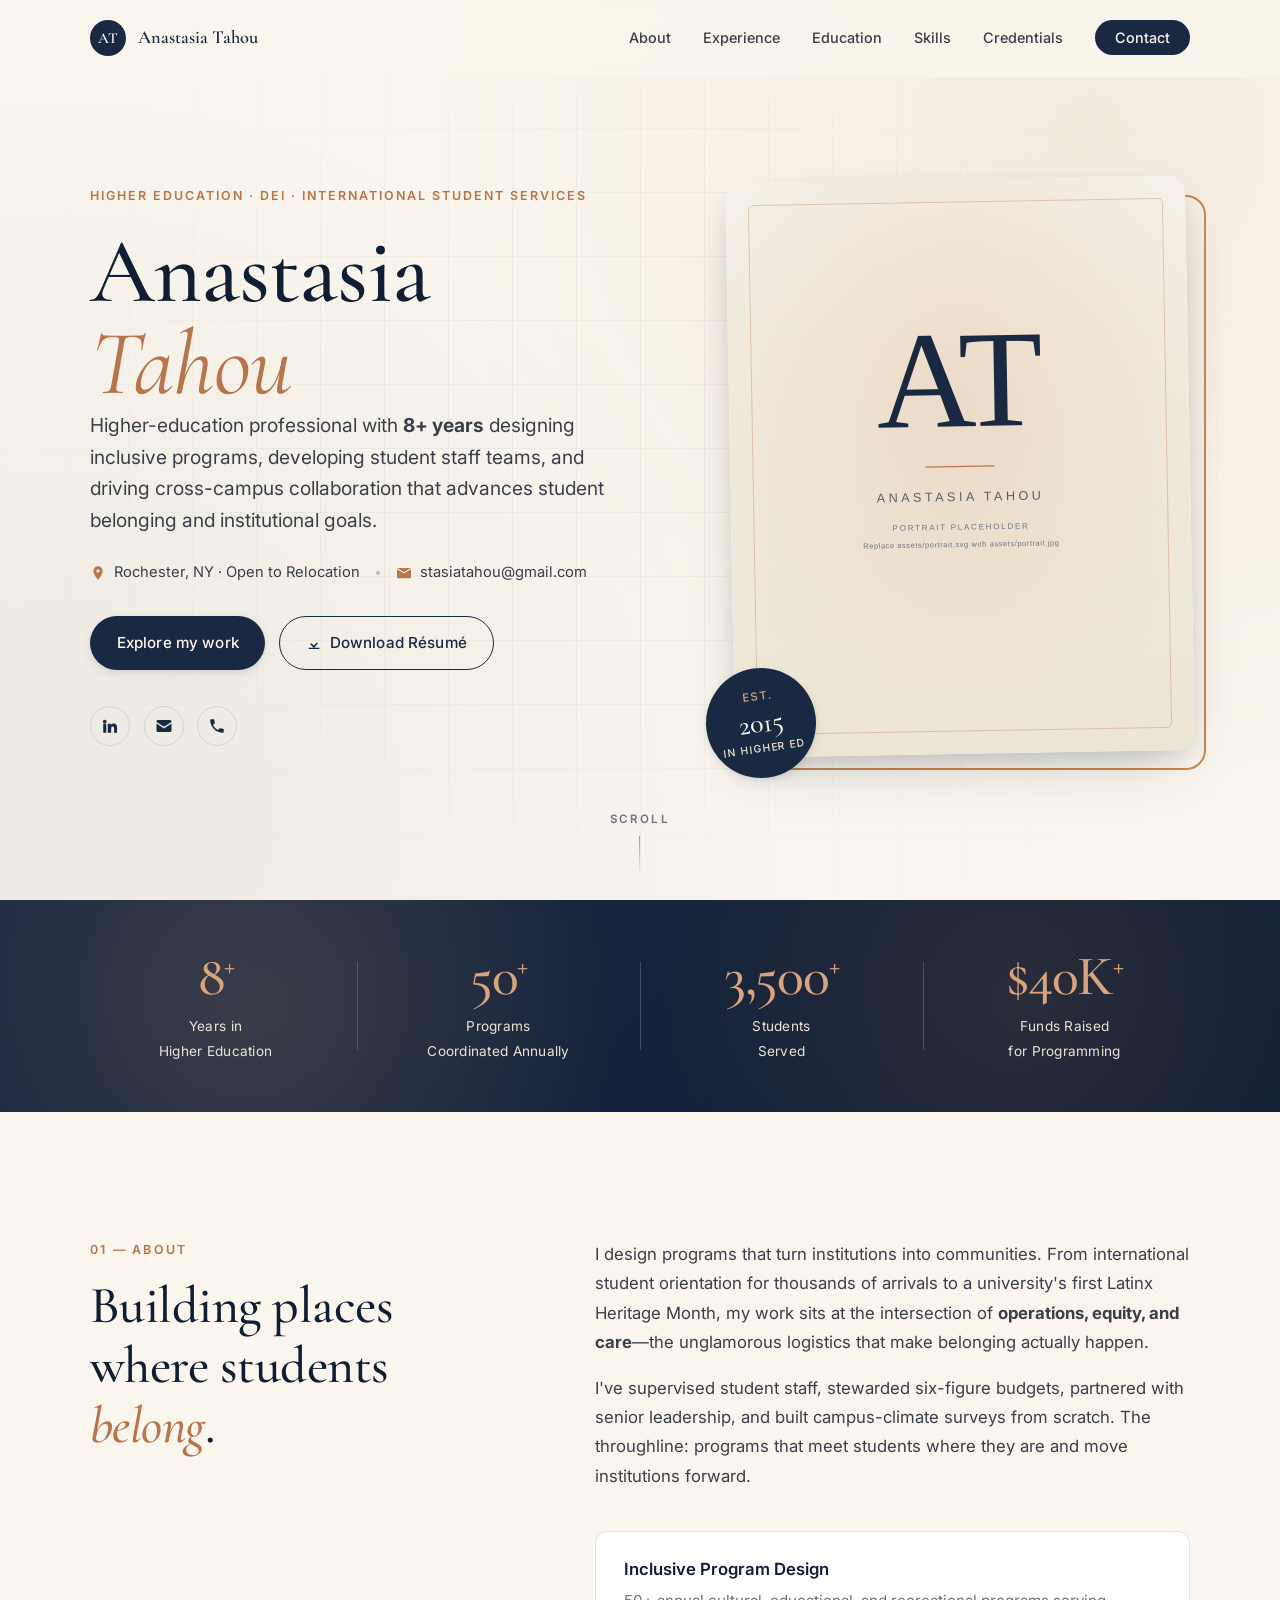
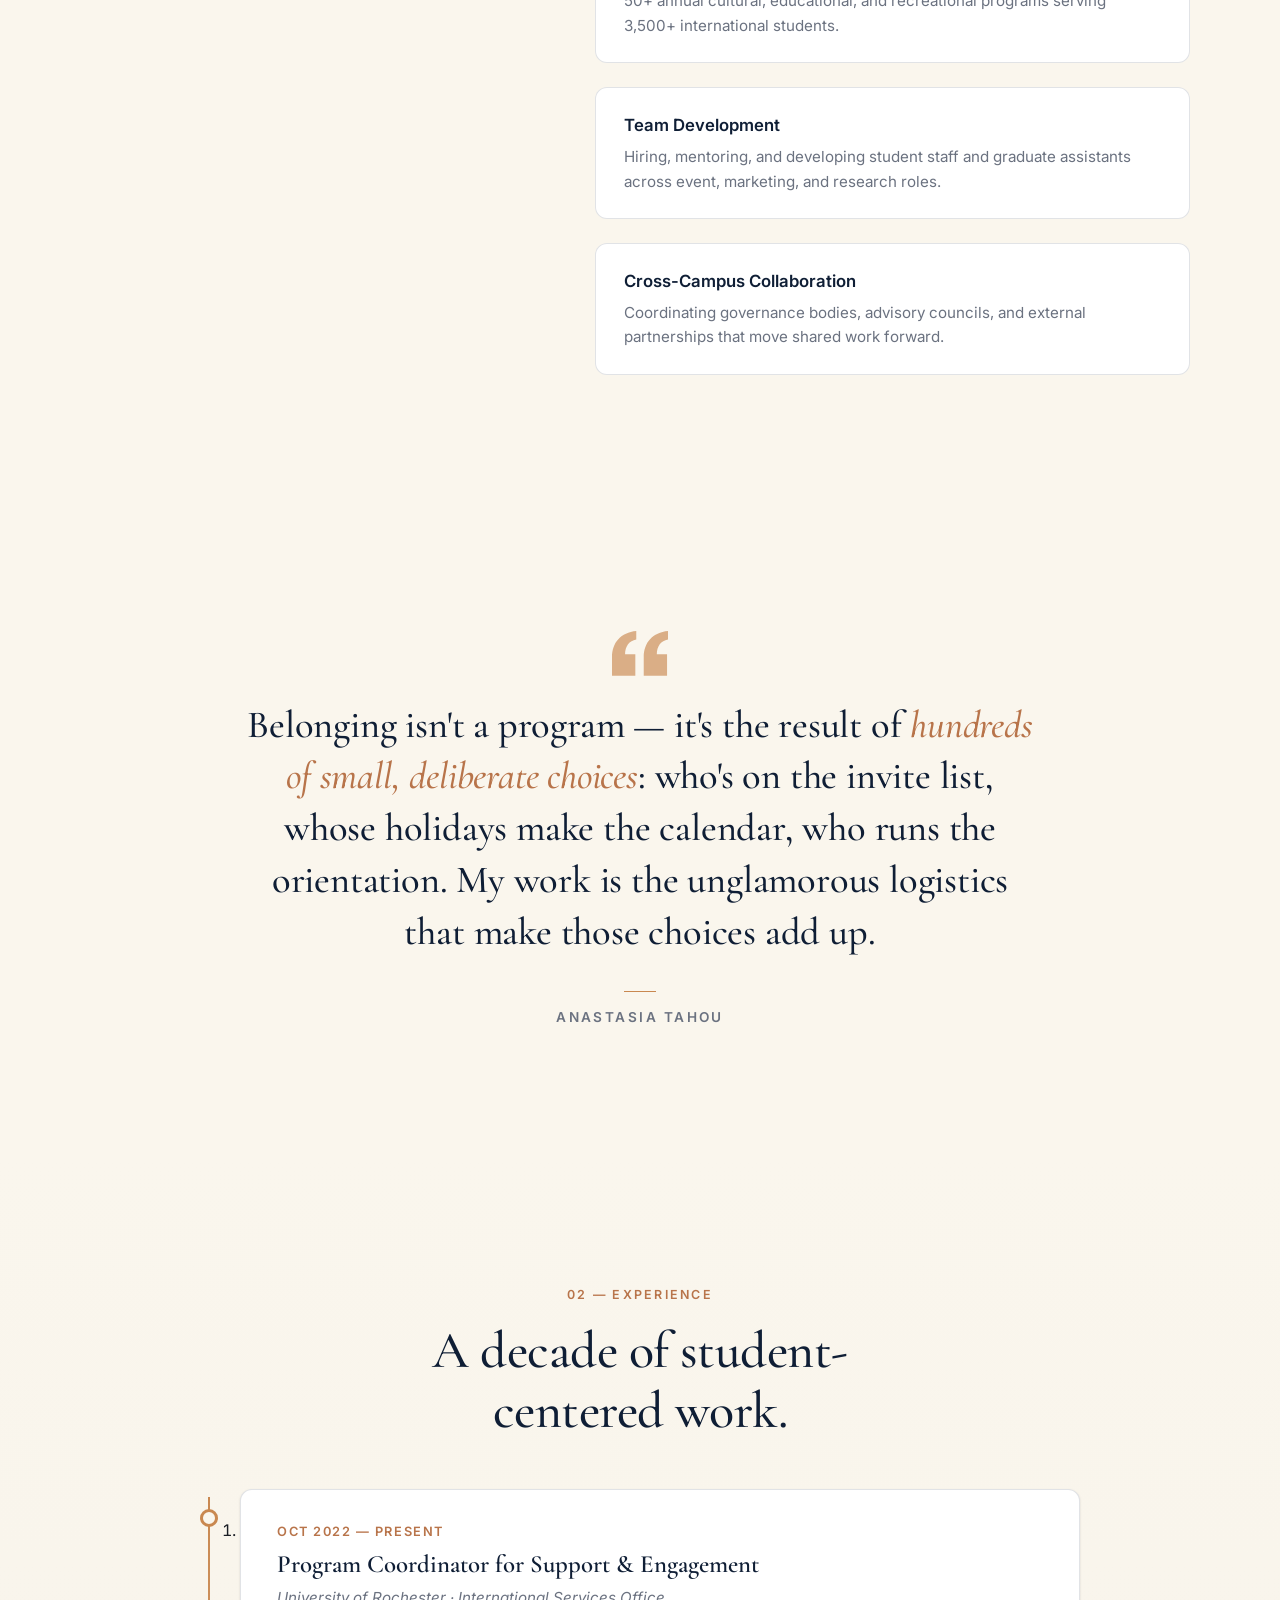
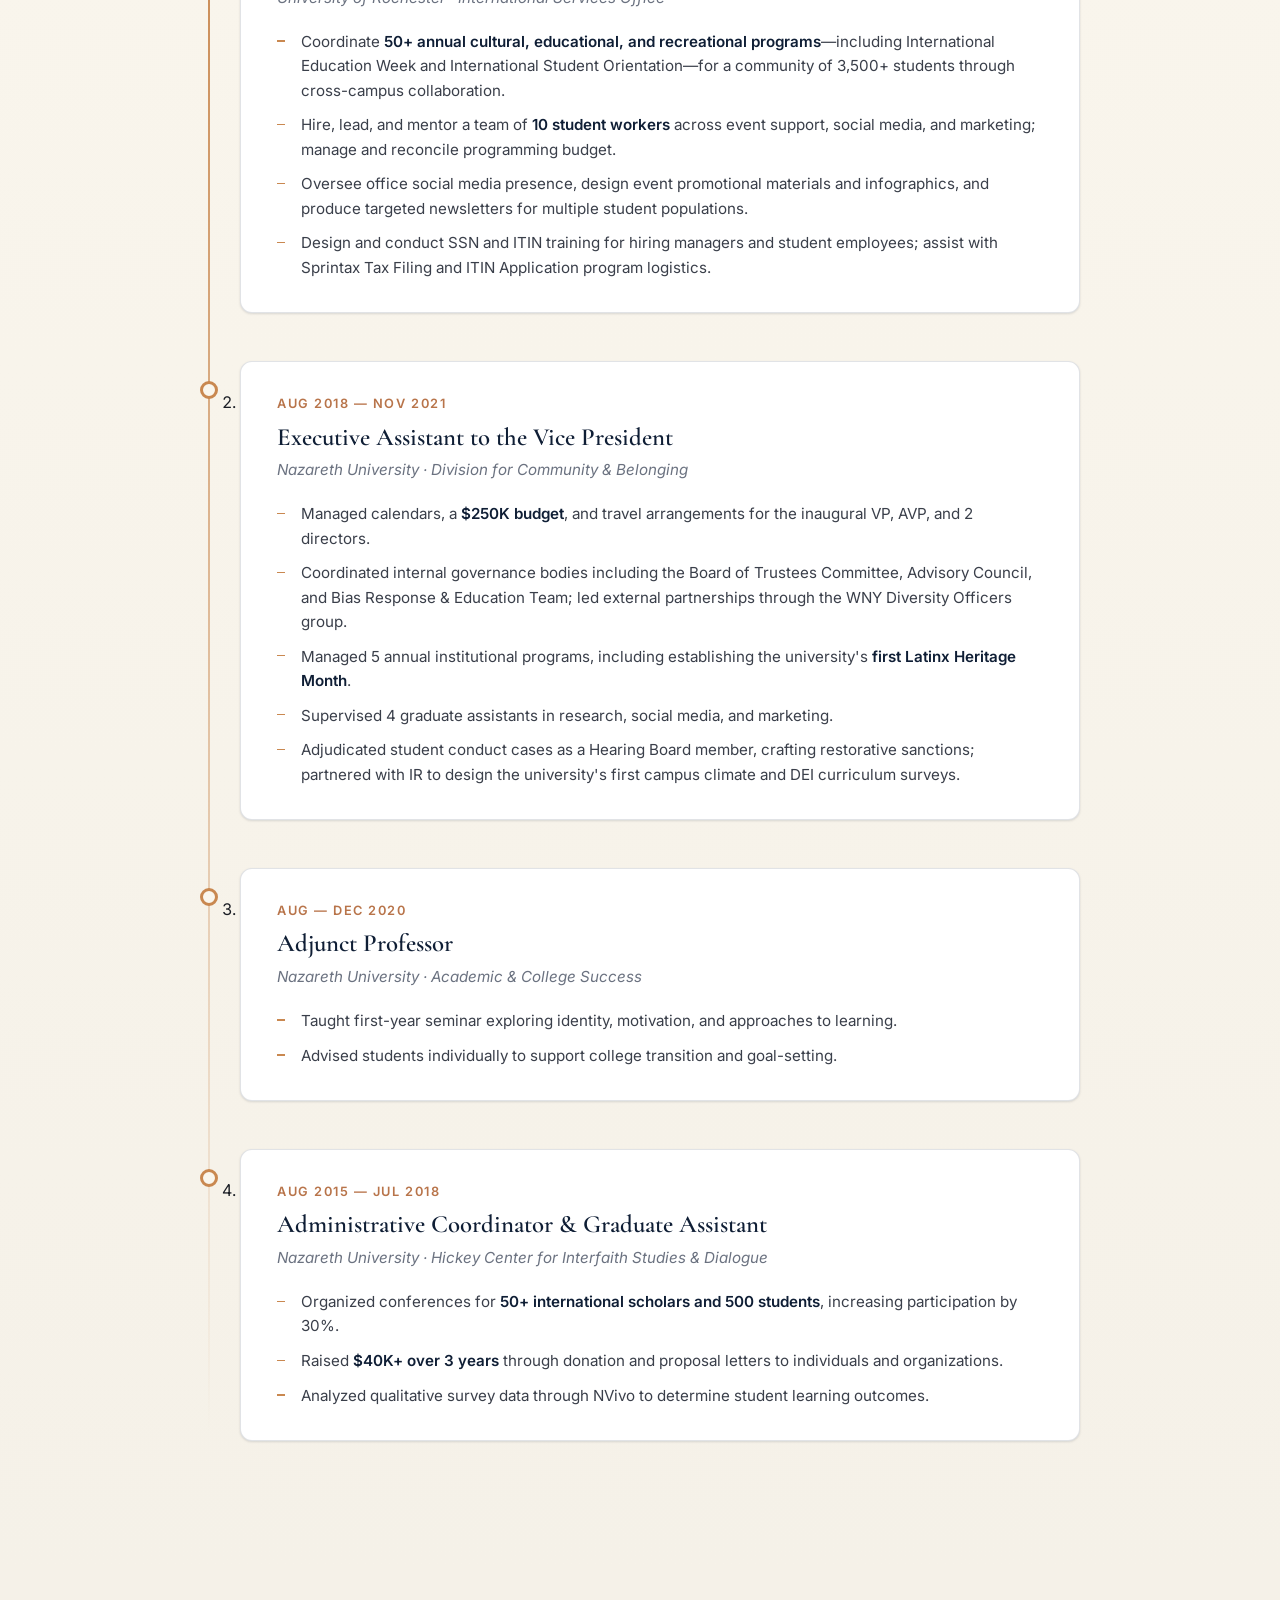
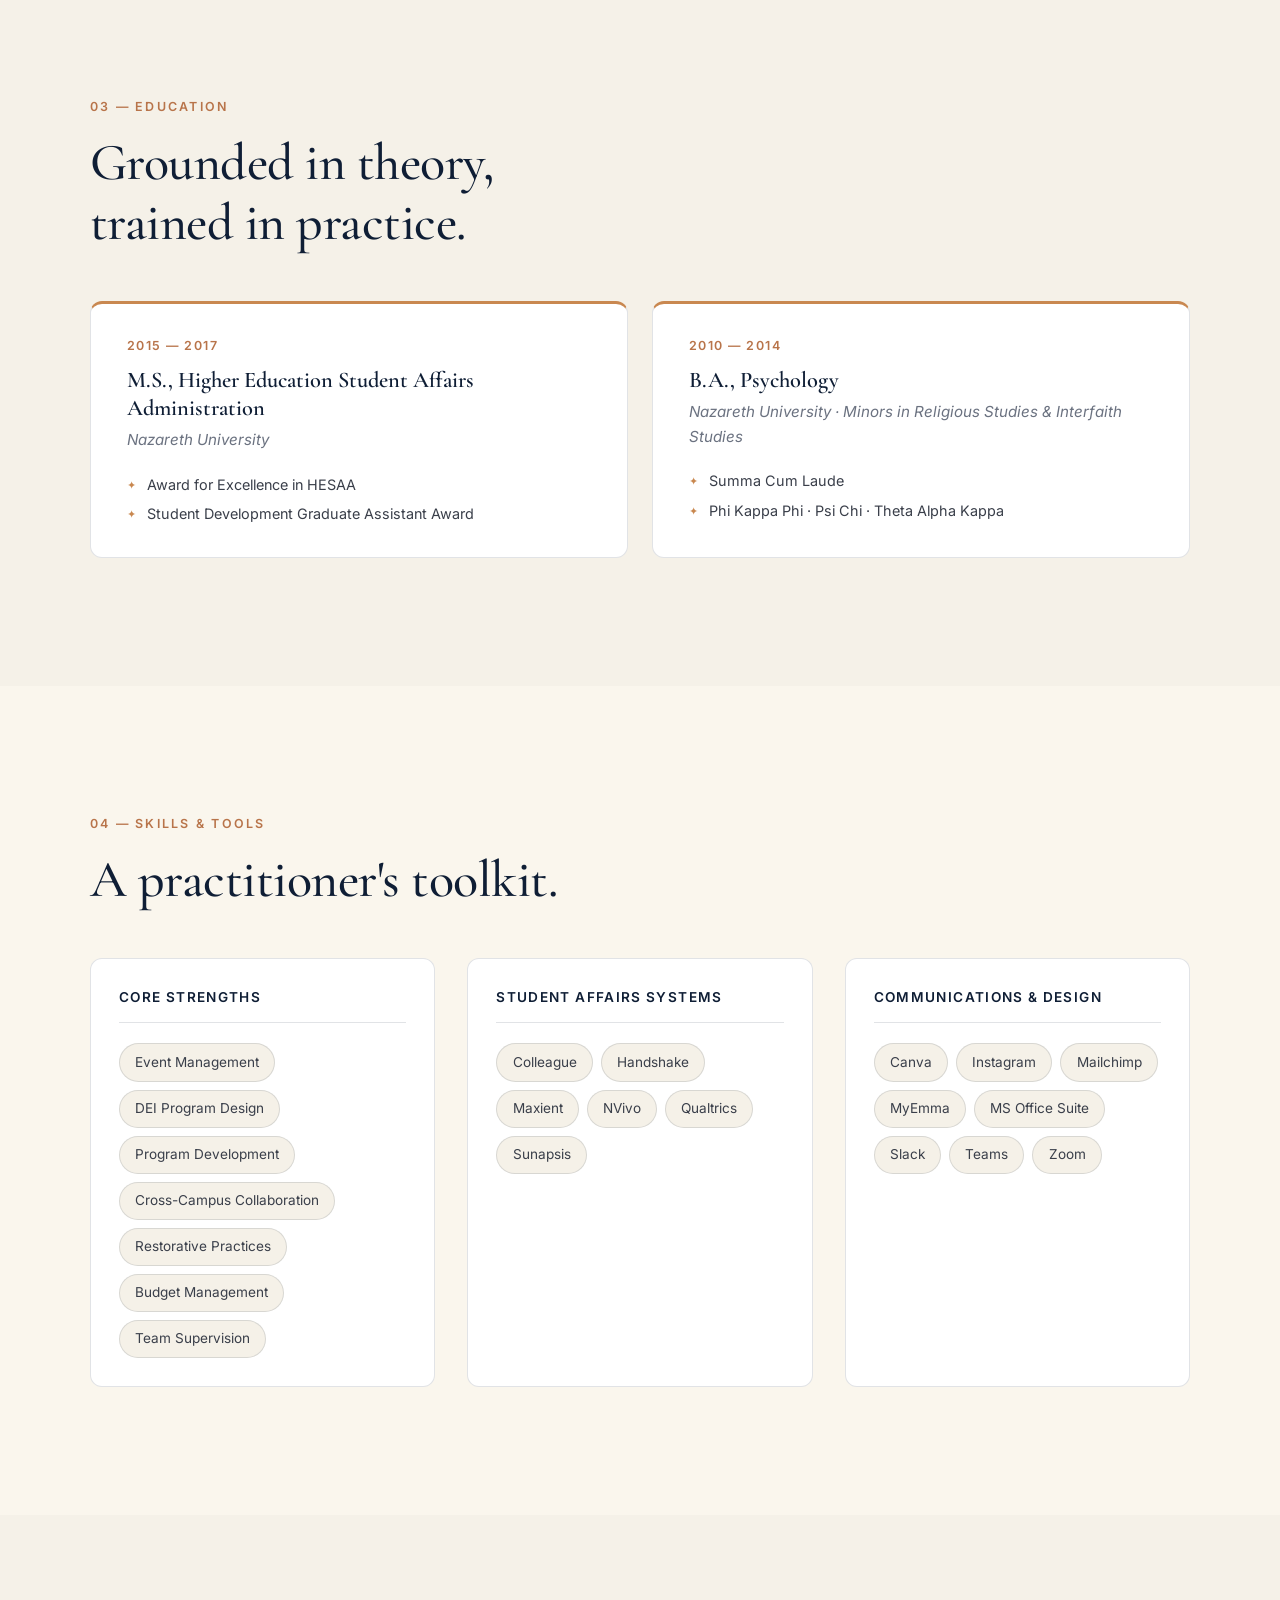
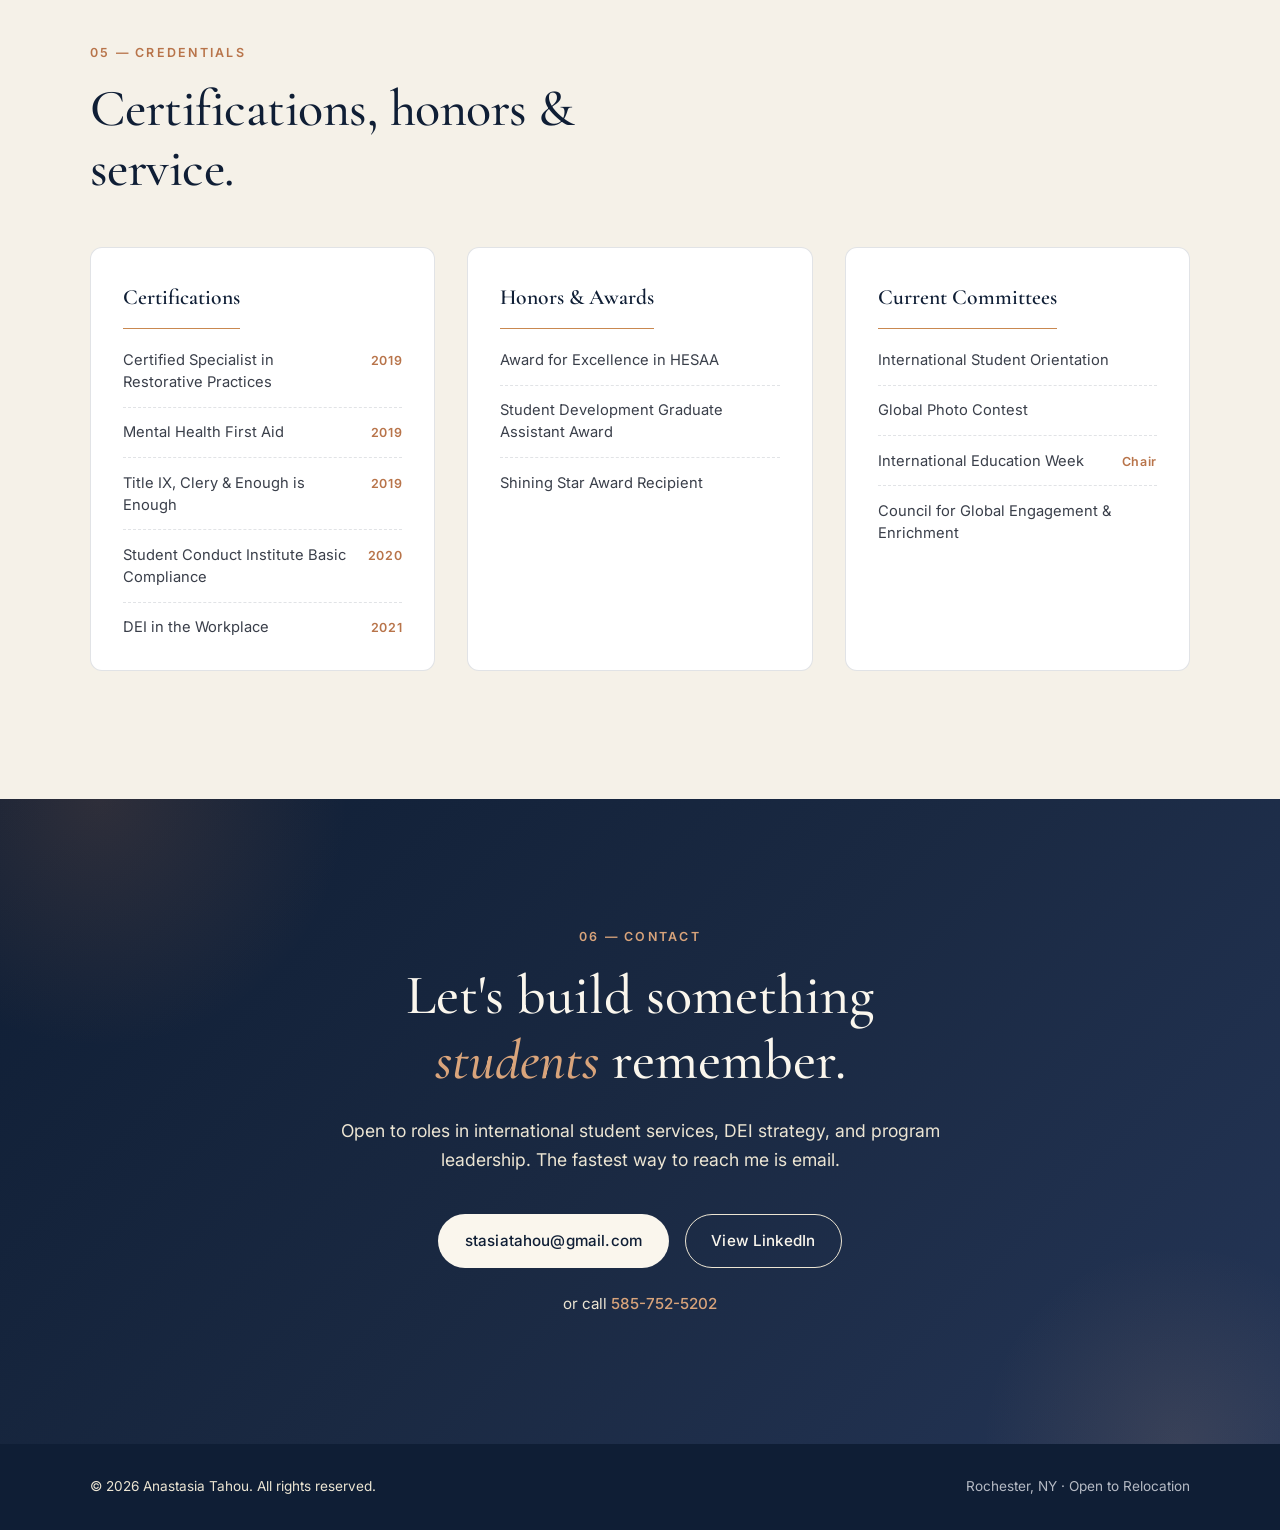
==== commit e72e50d7: "Polish website: portrait hero, stat band, manifesto section" ====
--- a/index.html
+++ b/index.html
@@ -87,28 +87,48 @@
           </ul>
         </div>
 
-        <aside class="hero-card reveal" aria-label="Quick facts">
-          <div class="stat">
-            <span class="stat-num">8+</span>
-            <span class="stat-label">Years in Higher Education</span>
-          </div>
-          <div class="stat">
-            <span class="stat-num">50+</span>
-            <span class="stat-label">Programs Coordinated Annually</span>
-          </div>
-          <div class="stat">
-            <span class="stat-num">3,500+</span>
-            <span class="stat-label">Students Served</span>
-          </div>
-          <div class="stat">
-            <span class="stat-num">$40K+</span>
-            <span class="stat-label">Funds Raised</span>
-          </div>
-        </aside>
+        <figure class="hero-portrait reveal" aria-label="Portrait of Anastasia Tahou">
+          <div class="portrait-accent" aria-hidden="true"></div>
+          <div class="portrait-frame">
+            <img class="portrait-img"
+                 src="assets/portrait.jpg"
+                 onerror="this.onerror=null;this.src='assets/portrait.svg';"
+                 alt="Anastasia Tahou"
+                 width="800" height="1000"
+                 loading="eager" decoding="async" />
+          </div>
+          <div class="portrait-badge" aria-hidden="true">
+            <span class="badge-eyebrow">est.</span>
+            <span class="badge-num">2015</span>
+            <span class="badge-label">in Higher Ed</span>
+          </div>
+        </figure>
       </div>
       <div class="scroll-cue" aria-hidden="true">
         <span>Scroll</span>
         <div class="scroll-line"></div>
+      </div>
+    </section>
+
+    <!-- STAT BAND -->
+    <section class="stat-band" aria-label="Career highlights">
+      <div class="container stat-band-inner">
+        <div class="stat-cell reveal">
+          <span class="stat-num">8<sup>+</sup></span>
+          <span class="stat-label">Years in<br/>Higher Education</span>
+        </div>
+        <div class="stat-cell reveal">
+          <span class="stat-num">50<sup>+</sup></span>
+          <span class="stat-label">Programs<br/>Coordinated Annually</span>
+        </div>
+        <div class="stat-cell reveal">
+          <span class="stat-num">3,500<sup>+</sup></span>
+          <span class="stat-label">Students<br/>Served</span>
+        </div>
+        <div class="stat-cell reveal">
+          <span class="stat-num">$40K<sup>+</sup></span>
+          <span class="stat-label">Funds Raised<br/>for Programming</span>
+        </div>
       </div>
     </section>
 
@@ -146,6 +166,21 @@
             </li>
           </ul>
         </div>
+      </div>
+    </section>
+
+    <!-- MANIFESTO -->
+    <section class="manifesto" aria-label="Philosophy">
+      <div class="container manifesto-inner reveal">
+        <svg class="quote-mark" viewBox="0 0 60 48" aria-hidden="true">
+          <path d="M0 48V28C0 12.5 9.5 1.5 26 0v9c-7.5 1.5-12 7-12 16h11v23H0Zm34 0V28C34 12.5 43.5 1.5 60 0v9c-7.5 1.5-12 7-12 16h11v23H34Z"/>
+        </svg>
+        <p class="manifesto-text">
+          Belonging isn't a program — it's the result of <em>hundreds of small, deliberate choices</em>:
+          who's on the invite list, whose holidays make the calendar, who runs the orientation.
+          My work is the unglamorous logistics that make those choices add up.
+        </p>
+        <p class="manifesto-attr">Anastasia Tahou</p>
       </div>
     </section>
 
--- a/styles.css
+++ b/styles.css
@@ -298,7 +298,7 @@
   align-items: center;
 }
 @media (min-width: 960px) {
-  .hero-inner { grid-template-columns: 1.4fr 1fr; gap: 5rem; }
+  .hero-inner { grid-template-columns: 1.15fr 1fr; gap: 5rem; }
 }
 
 .hero-meta {
@@ -407,44 +407,218 @@
   transform: translateY(-2px);
 }
 
-/* HERO STAT CARD */
-.hero-card {
+/* HERO PORTRAIT */
+.hero-portrait {
+  position: relative;
+  margin: 0;
+  max-width: 460px;
+  justify-self: end;
+  width: 100%;
+}
+@media (max-width: 959px) {
+  .hero-portrait { justify-self: center; max-width: 360px; }
+}
+.portrait-frame {
+  position: relative;
+  aspect-ratio: 4 / 5;
+  border-radius: var(--radius-lg);
+  overflow: hidden;
+  box-shadow: var(--shadow-lg);
+  background: var(--cream-100);
+  z-index: 2;
+  transform: rotate(-1deg);
+  transition: transform 600ms cubic-bezier(0.16, 1, 0.3, 1);
+}
+.hero-portrait:hover .portrait-frame { transform: rotate(0deg); }
+.portrait-img {
+  width: 100%;
+  height: 100%;
+  object-fit: cover;
+  object-position: center top;
+  display: block;
+}
+.portrait-accent {
+  position: absolute;
+  inset: 16px -16px -16px 16px;
+  border: 2px solid var(--copper-400);
+  border-radius: var(--radius-lg);
+  z-index: 1;
+  transition: inset 600ms cubic-bezier(0.16, 1, 0.3, 1);
+}
+.hero-portrait:hover .portrait-accent { inset: 10px -10px -10px 10px; }
+.portrait-badge {
+  position: absolute;
+  bottom: -1.5rem;
+  left: -1.5rem;
+  width: 110px;
+  height: 110px;
+  background: var(--navy-800);
+  color: var(--cream-50);
+  border-radius: 50%;
+  display: grid;
+  place-content: center;
+  text-align: center;
+  z-index: 3;
+  box-shadow: var(--shadow-md);
+  transform: rotate(-8deg);
+}
+.badge-eyebrow {
+  display: block;
+  font-size: 0.7rem;
+  font-weight: 500;
+  letter-spacing: 0.15em;
+  text-transform: uppercase;
+  color: var(--copper-300);
+}
+.badge-num {
+  display: block;
+  font-family: var(--font-serif);
+  font-size: 1.75rem;
+  font-weight: 500;
+  line-height: 1.1;
+  color: var(--cream-50);
+  margin: 0.15rem 0;
+}
+.badge-label {
+  display: block;
+  font-size: 0.65rem;
+  font-weight: 500;
+  letter-spacing: 0.1em;
+  text-transform: uppercase;
+  color: var(--cream-200);
+}
+@media (max-width: 480px) {
+  .portrait-badge {
+    width: 90px;
+    height: 90px;
+    bottom: -1rem;
+    left: -1rem;
+  }
+  .badge-num { font-size: 1.4rem; }
+}
+
+/* STAT BAND */
+.stat-band {
   background: linear-gradient(135deg, var(--navy-800) 0%, var(--navy-900) 100%);
   color: var(--cream-50);
-  border-radius: var(--radius-lg);
-  padding: 2.25rem;
-  display: grid;
-  grid-template-columns: 1fr 1fr;
-  gap: 1.5rem 2rem;
-  box-shadow: var(--shadow-lg);
+  padding: 3rem 0;
   position: relative;
   overflow: hidden;
 }
-.hero-card::before {
+.stat-band::before {
   content: '';
   position: absolute;
-  top: -50%;
-  right: -50%;
-  width: 200%;
-  height: 200%;
-  background: radial-gradient(circle, rgba(217, 164, 123, 0.12), transparent 40%);
+  inset: 0;
+  background:
+    radial-gradient(circle at 20% 50%, rgba(217, 164, 123, 0.18), transparent 35%),
+    radial-gradient(circle at 80% 50%, rgba(184, 116, 74, 0.14), transparent 35%);
   pointer-events: none;
 }
-.stat { position: relative; }
+.stat-band-inner {
+  position: relative;
+  display: grid;
+  grid-template-columns: repeat(2, 1fr);
+  gap: 2.5rem 2rem;
+}
+@media (min-width: 768px) {
+  .stat-band-inner { grid-template-columns: repeat(4, 1fr); gap: 2rem; }
+}
+.stat-cell {
+  text-align: center;
+  position: relative;
+}
+.stat-cell + .stat-cell::before {
+  content: '';
+  position: absolute;
+  left: -1rem;
+  top: 12%;
+  bottom: 12%;
+  width: 1px;
+  background: var(--line-light);
+  display: none;
+}
+@media (min-width: 768px) {
+  .stat-cell + .stat-cell::before { display: block; }
+}
 .stat-num {
   display: block;
   font-family: var(--font-serif);
-  font-size: 2.5rem;
+  font-size: clamp(2.5rem, 5vw, 3.5rem);
   font-weight: 500;
   line-height: 1;
   color: var(--copper-300);
-  margin-bottom: 0.35rem;
+  margin-bottom: 0.55rem;
   letter-spacing: -0.02em;
+}
+.stat-num sup {
+  font-size: 0.5em;
+  font-weight: 500;
+  vertical-align: super;
+  top: -0.4em;
+  color: var(--copper-300);
 }
 .stat-label {
   font-size: 0.85rem;
   color: var(--cream-200);
   line-height: 1.4;
+  letter-spacing: 0.02em;
+}
+
+/* MANIFESTO */
+.manifesto {
+  padding: 6rem 0;
+  background: var(--cream-50);
+  position: relative;
+}
+@media (min-width: 768px) { .manifesto { padding: 8rem 0; } }
+.manifesto-inner {
+  max-width: 880px;
+  margin: 0 auto;
+  text-align: center;
+  position: relative;
+}
+.quote-mark {
+  width: 56px;
+  height: auto;
+  fill: var(--copper-400);
+  opacity: 0.65;
+  margin: 0 auto 1.5rem;
+  display: block;
+}
+.manifesto-text {
+  font-family: var(--font-serif);
+  font-weight: 500;
+  font-size: clamp(1.5rem, 3.5vw, 2.4rem);
+  line-height: 1.35;
+  color: var(--navy-900);
+  letter-spacing: -0.005em;
+  margin-bottom: 2rem;
+}
+.manifesto-text em {
+  font-style: italic;
+  color: var(--copper-500);
+  font-family: var(--font-serif);
+}
+.manifesto-attr {
+  font-family: var(--font-sans);
+  font-size: 0.85rem;
+  font-weight: 600;
+  letter-spacing: 0.18em;
+  text-transform: uppercase;
+  color: var(--ink-500);
+  position: relative;
+  display: inline-block;
+  padding-top: 1rem;
+}
+.manifesto-attr::before {
+  content: '';
+  position: absolute;
+  top: 0;
+  left: 50%;
+  transform: translateX(-50%);
+  width: 32px;
+  height: 1.5px;
+  background: var(--copper-400);
 }
 
 /* SCROLL CUE */
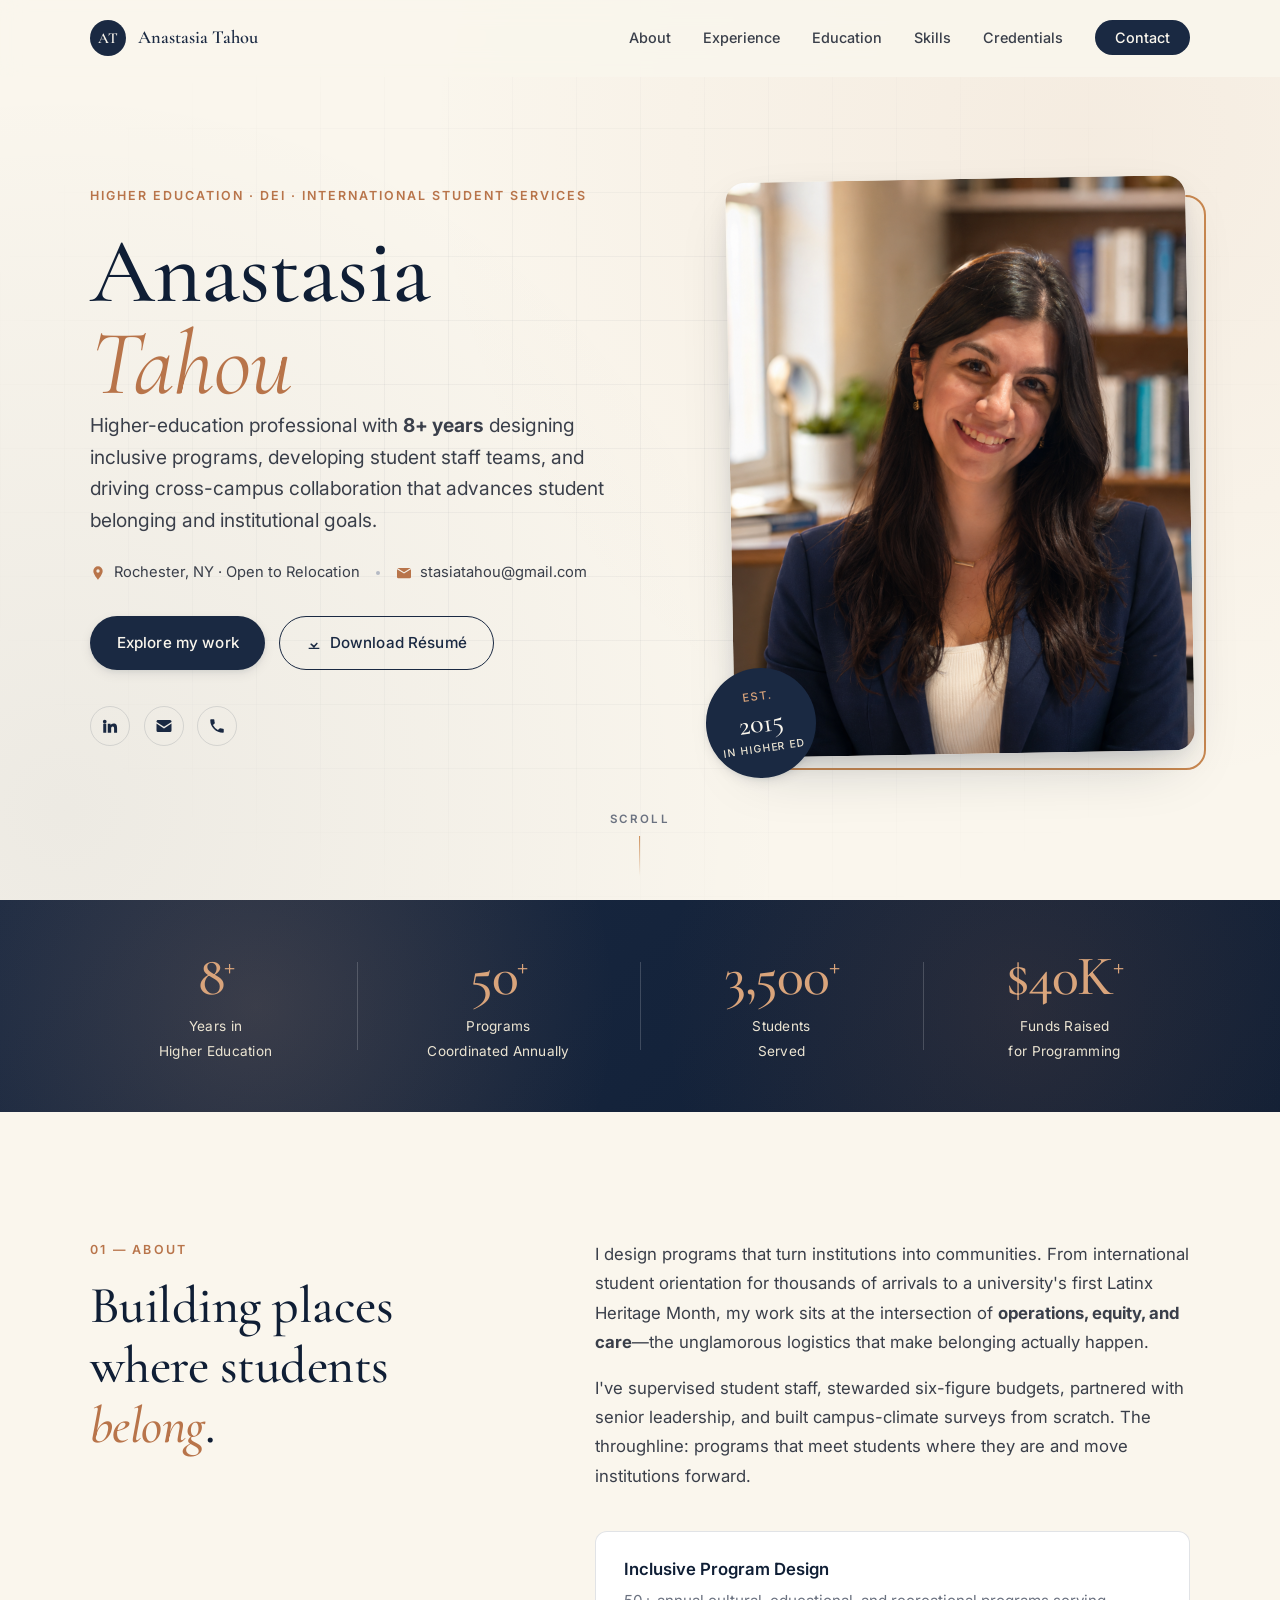
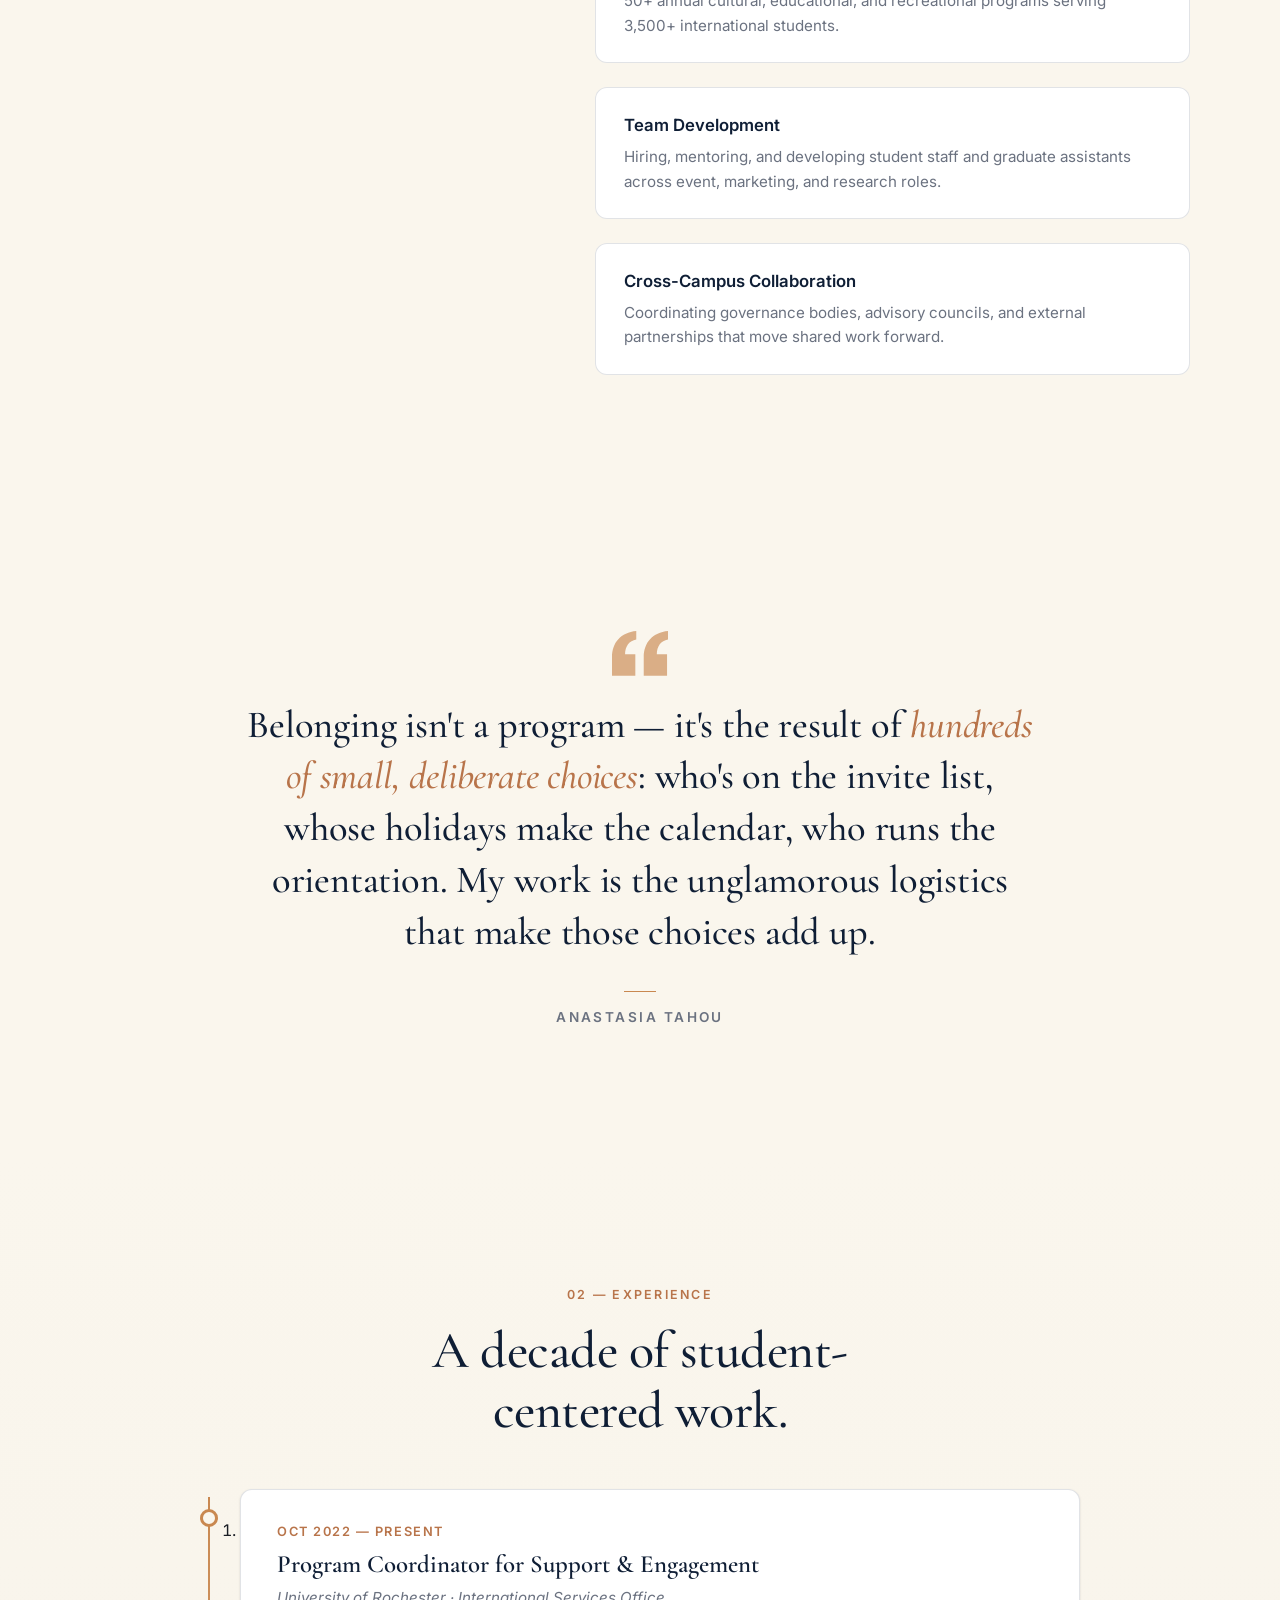
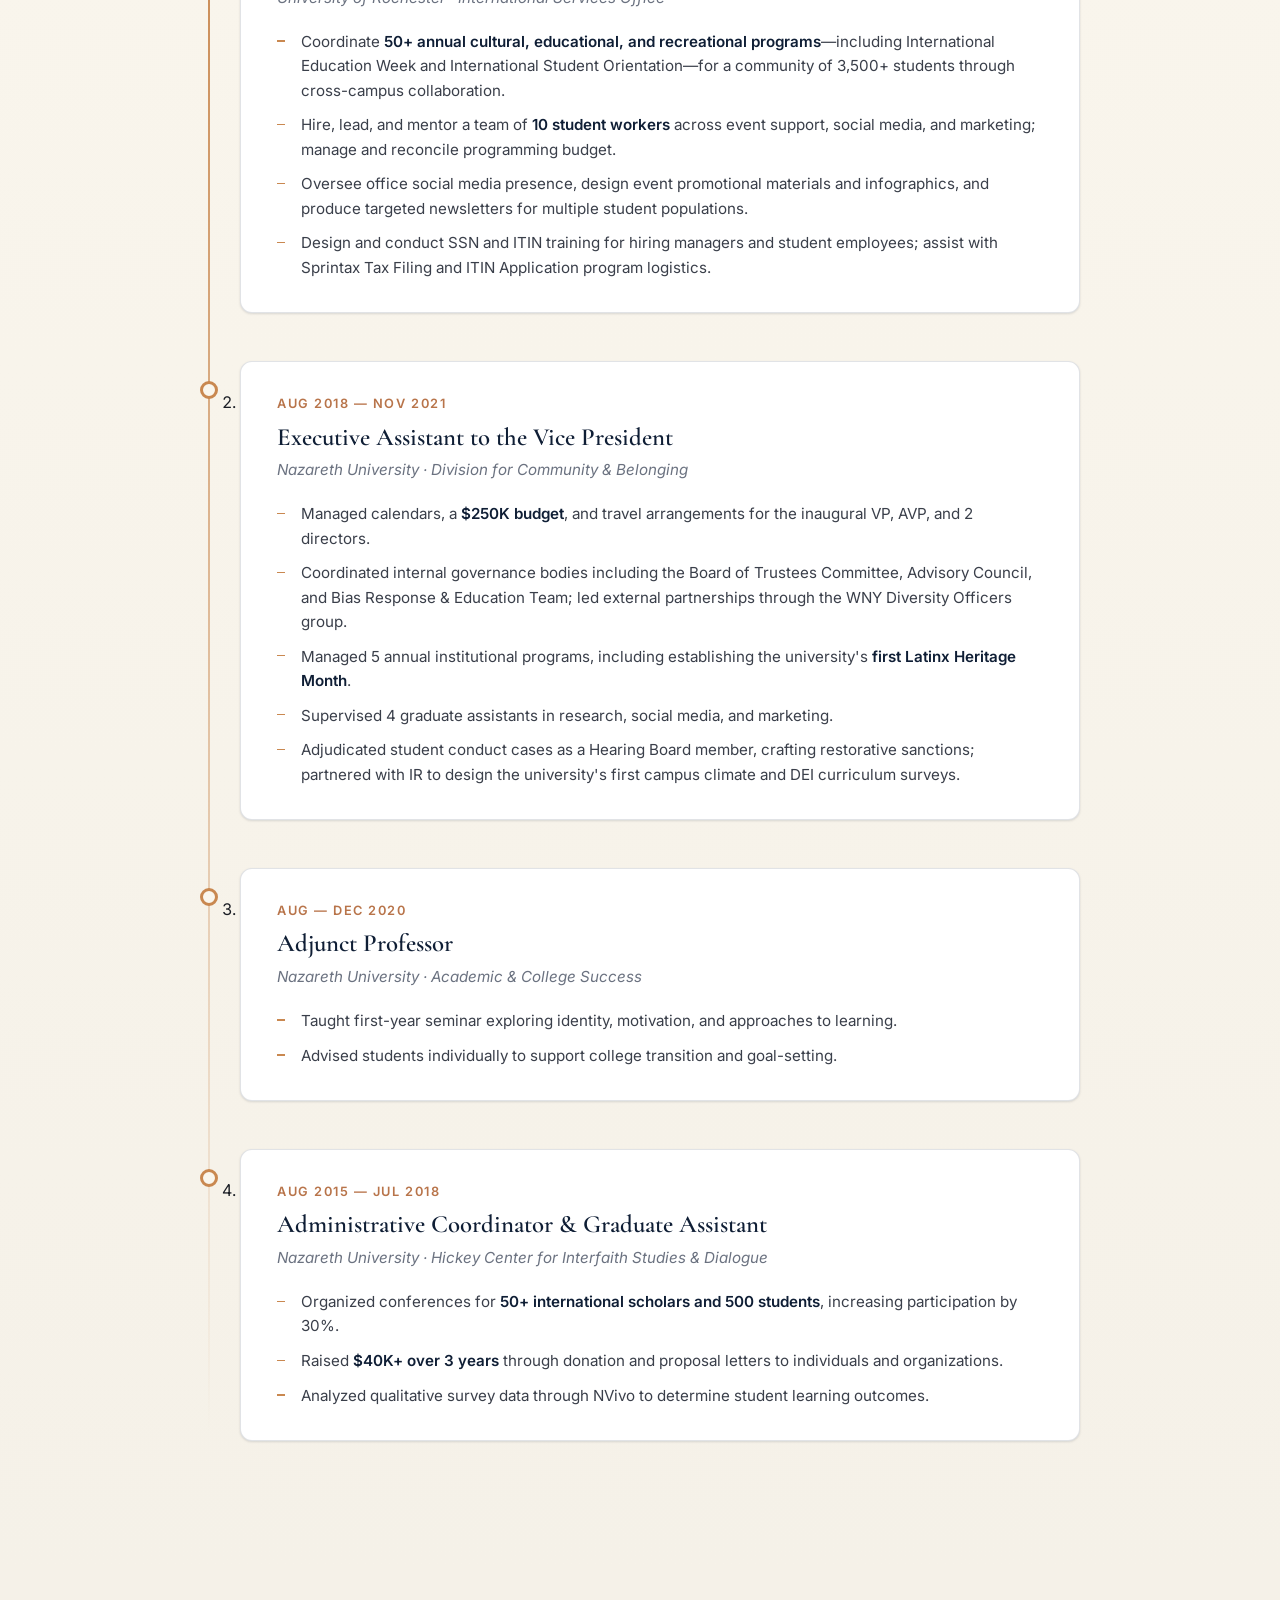
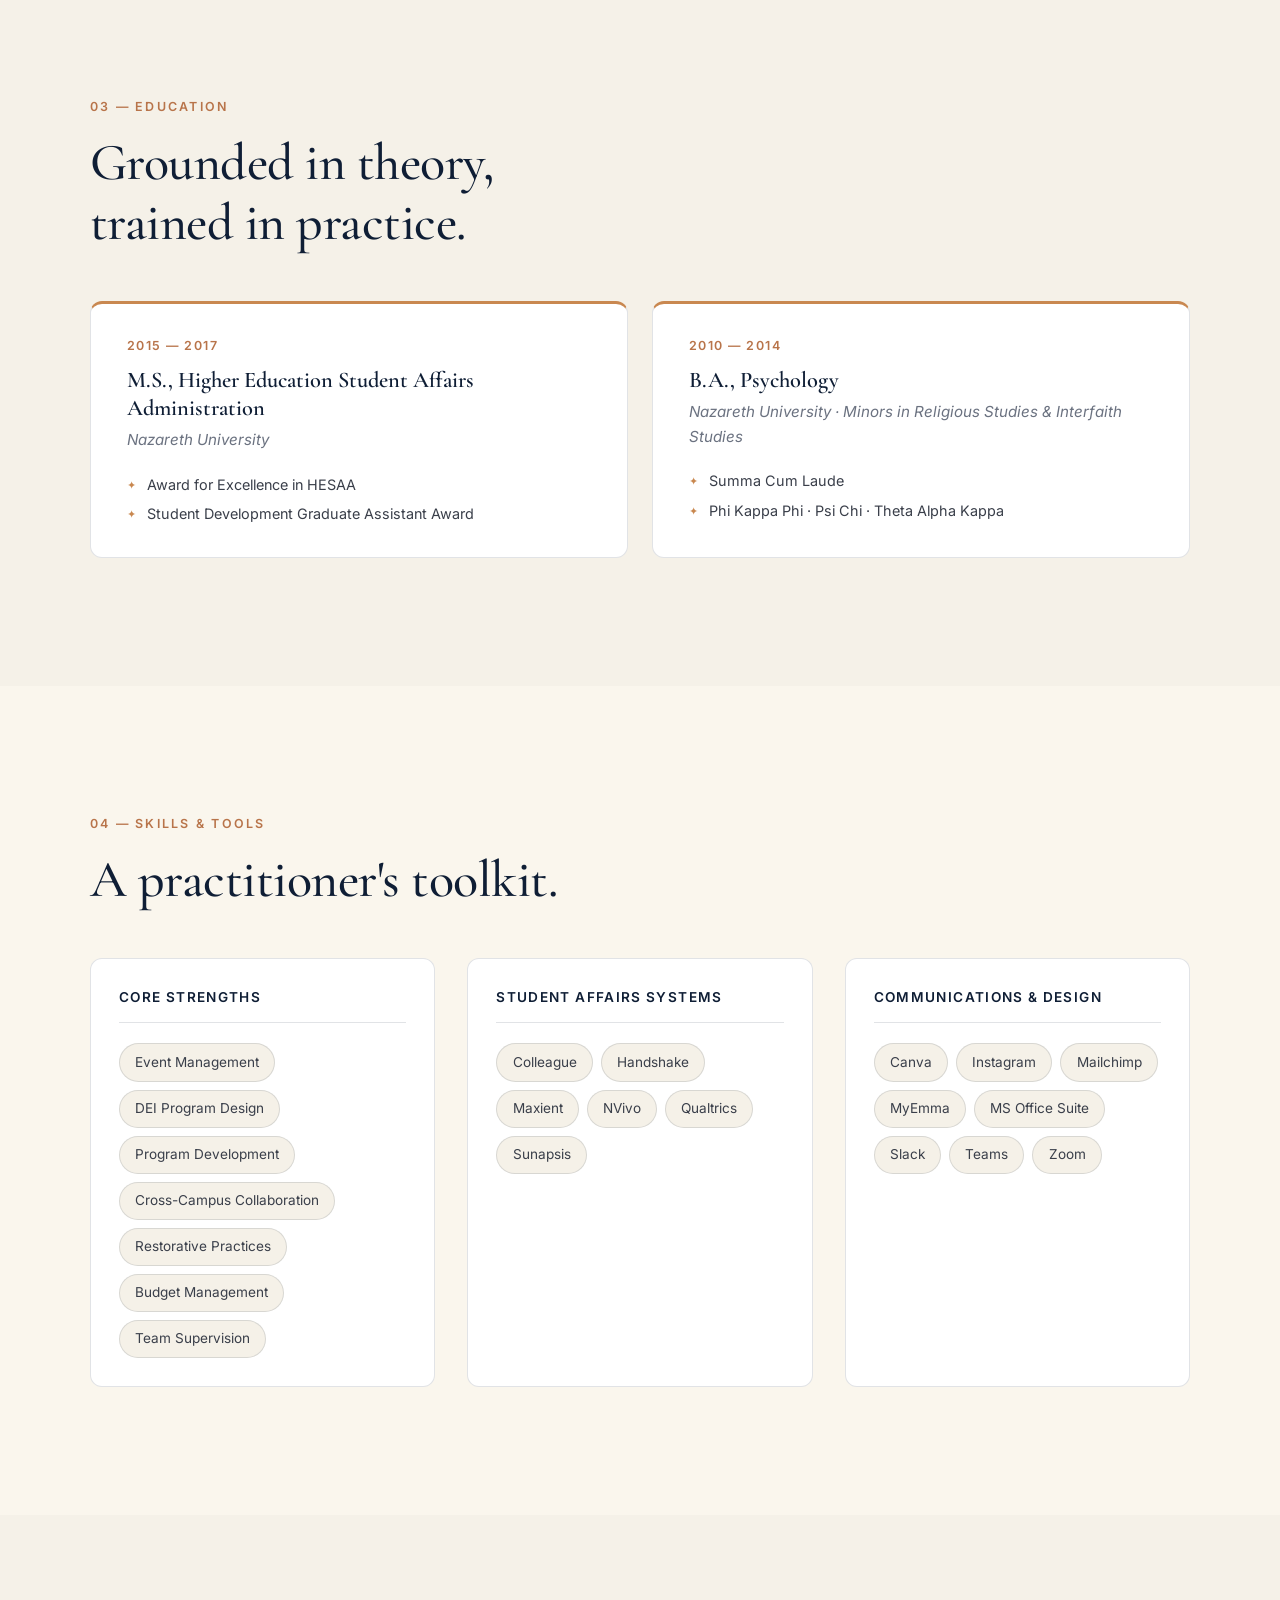
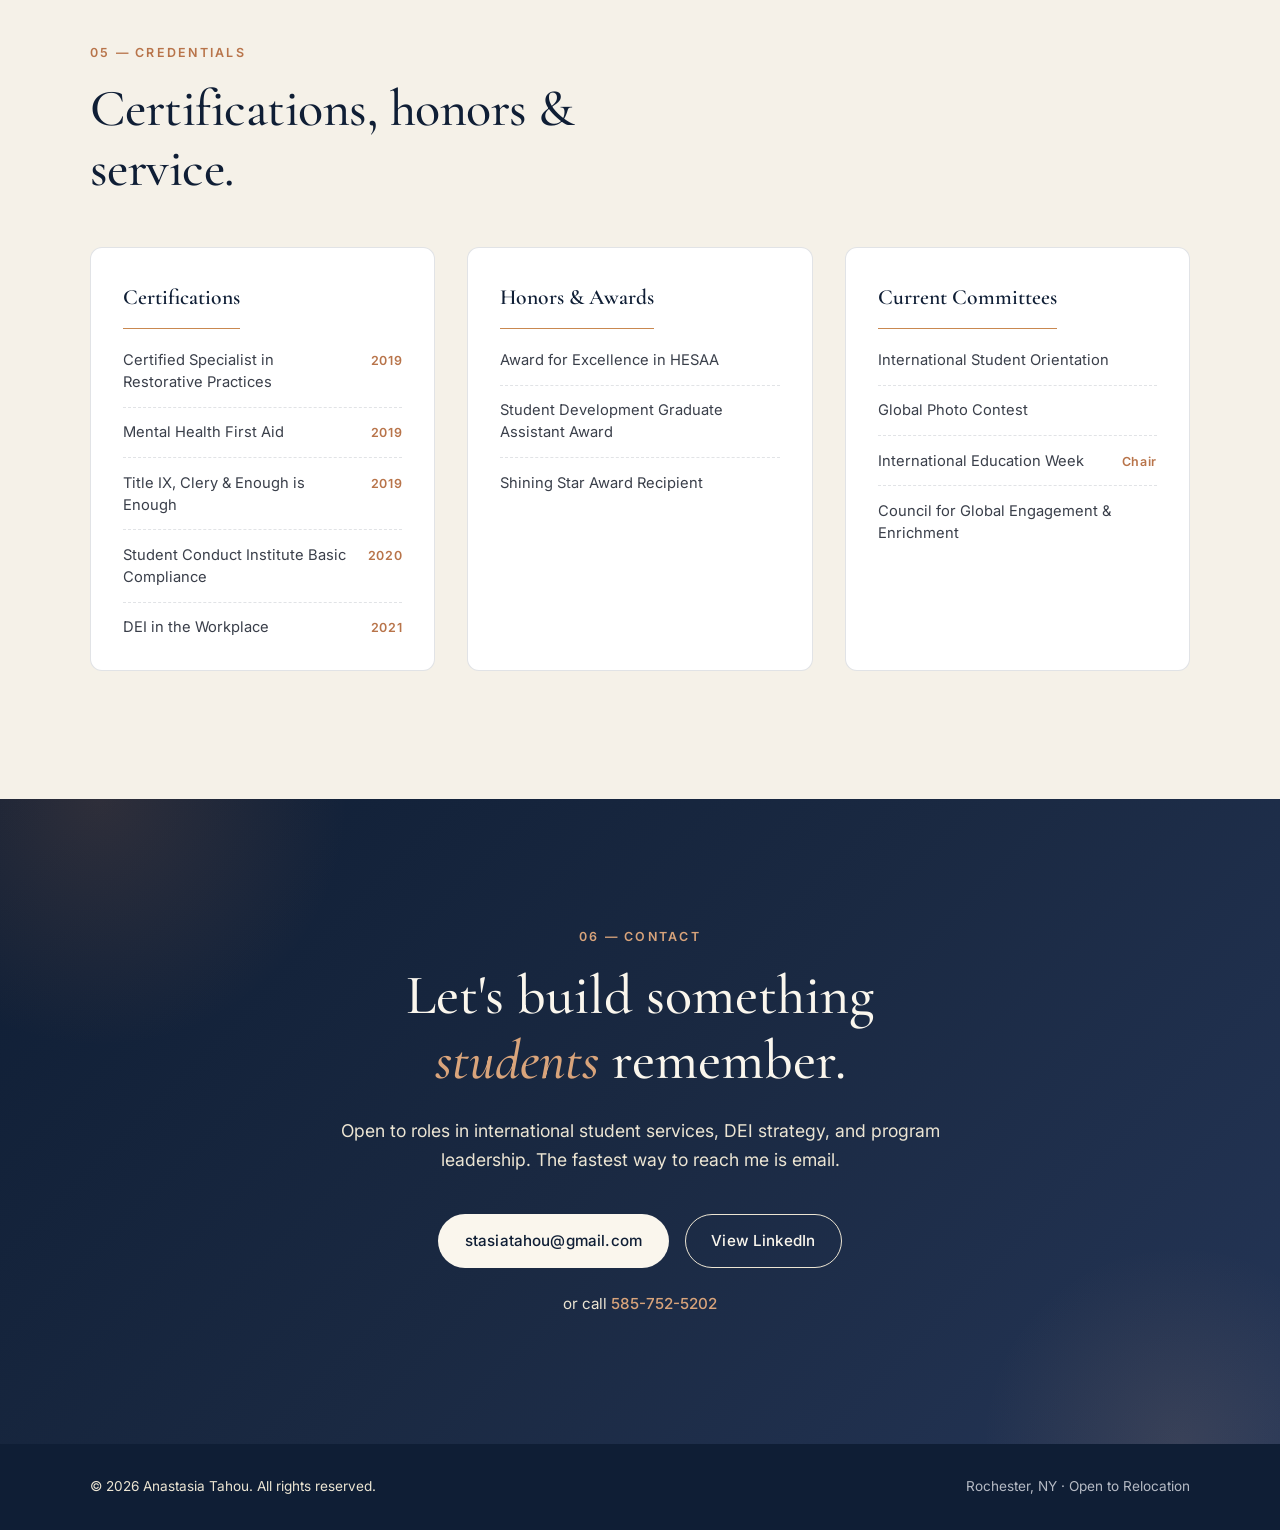
==== commit a024b685: "Point hero portrait at assets/image.png" ====
--- a/index.html
+++ b/index.html
@@ -91,7 +91,7 @@
           <div class="portrait-accent" aria-hidden="true"></div>
           <div class="portrait-frame">
             <img class="portrait-img"
-                 src="assets/portrait.jpg"
+                 src="assets/image.png"
                  onerror="this.onerror=null;this.src='assets/portrait.svg';"
                  alt="Anastasia Tahou"
                  width="800" height="1000"
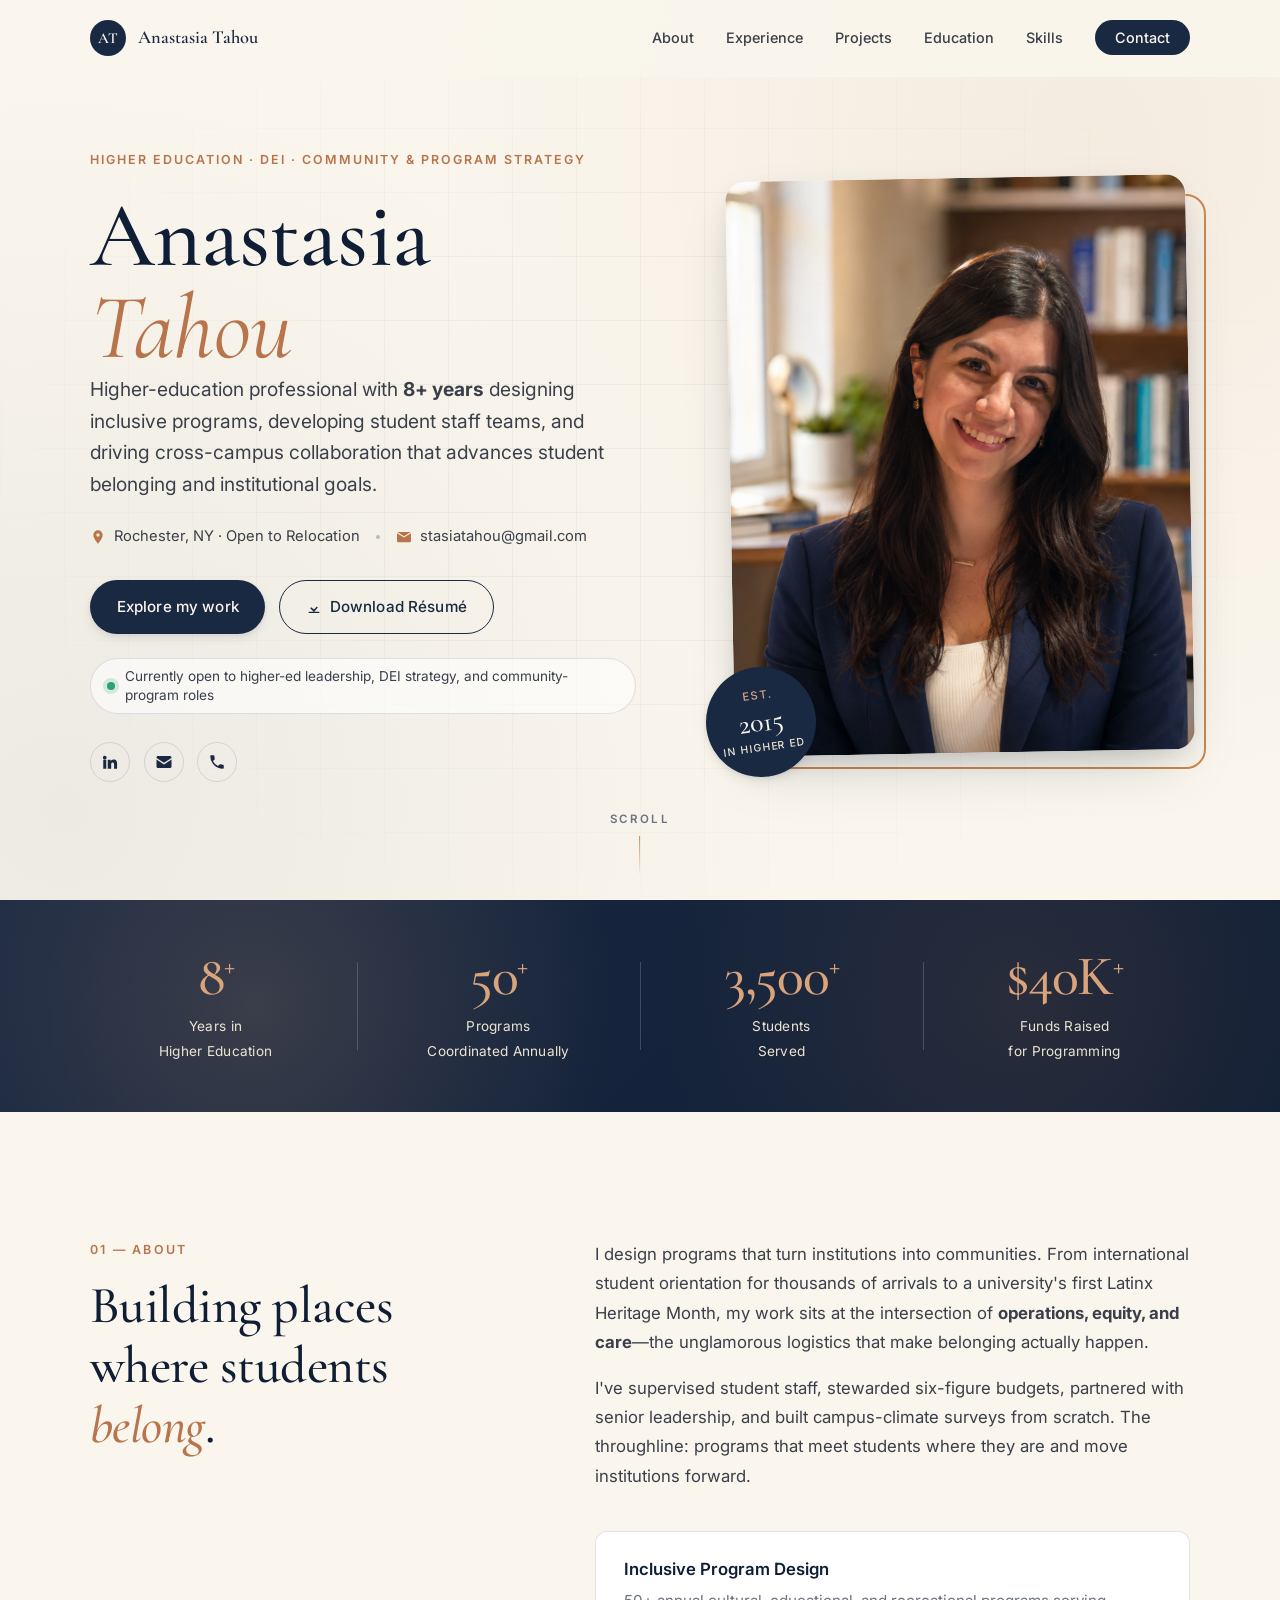
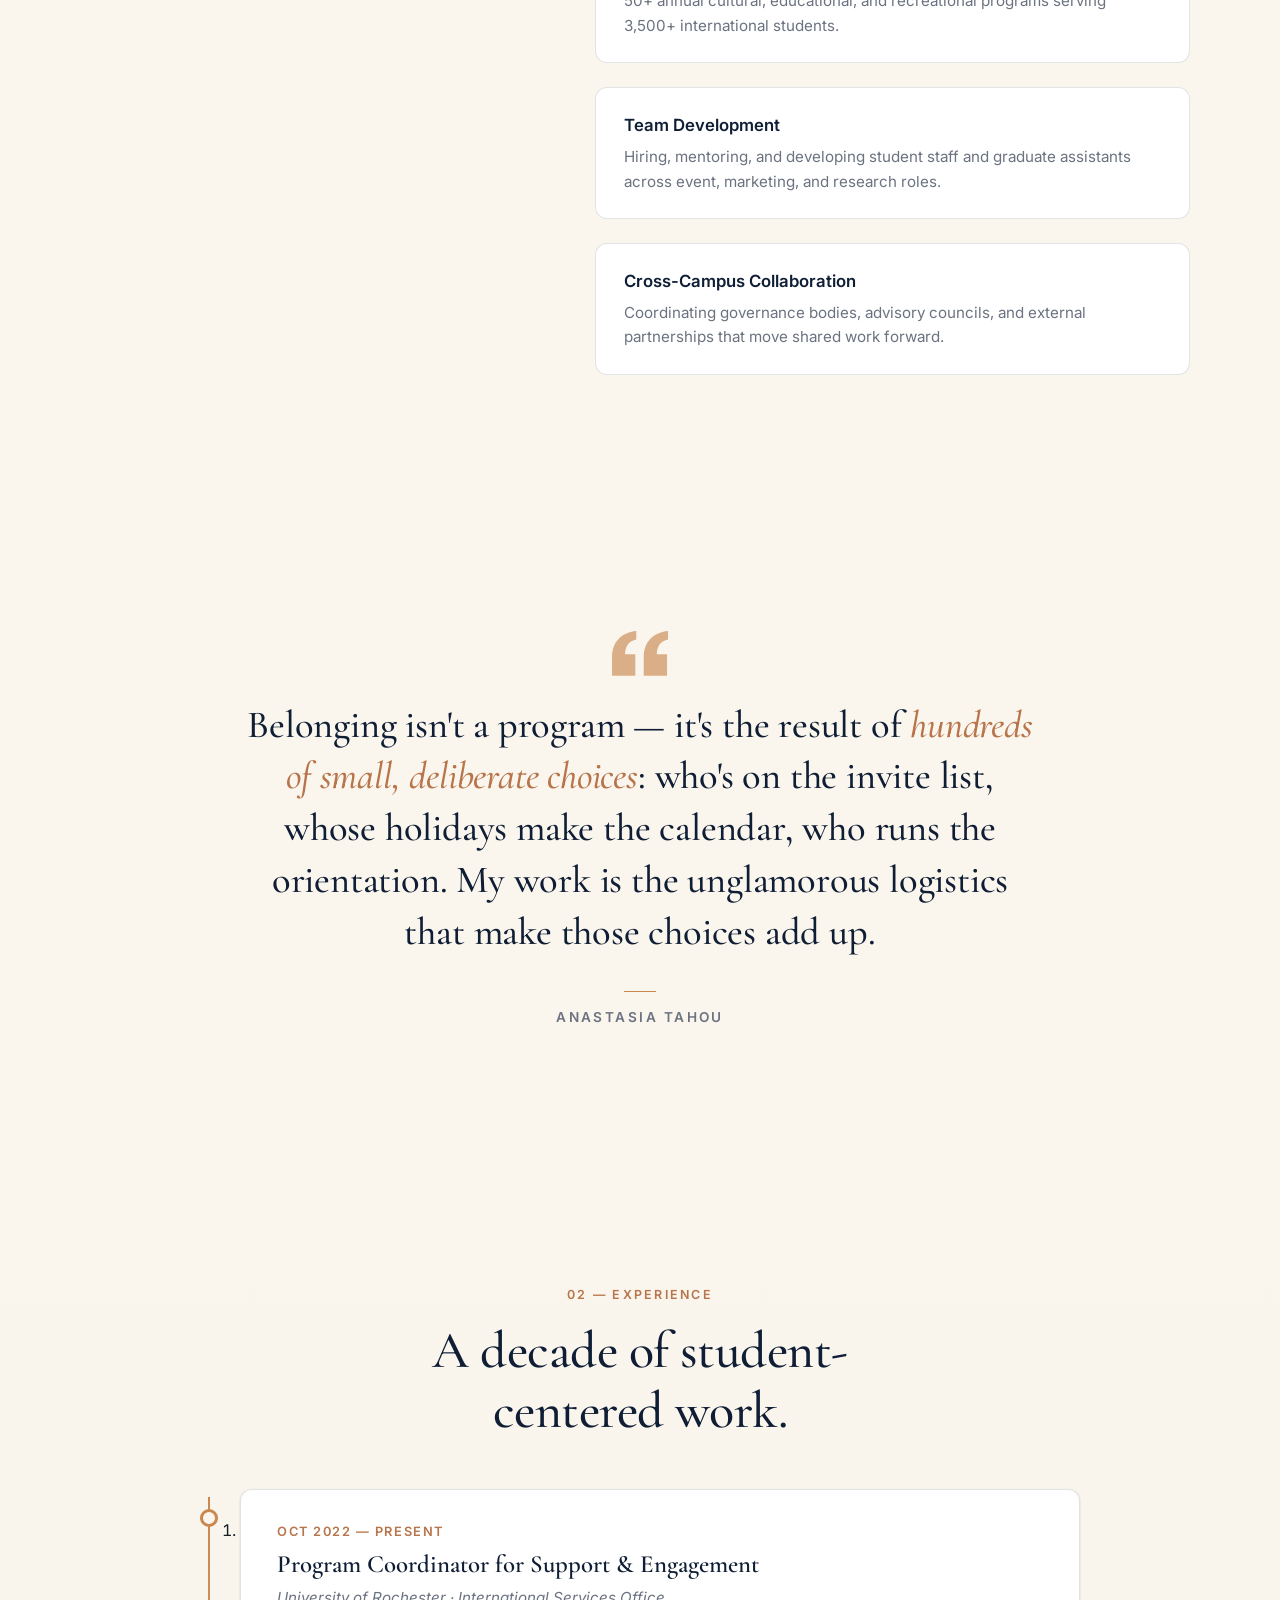
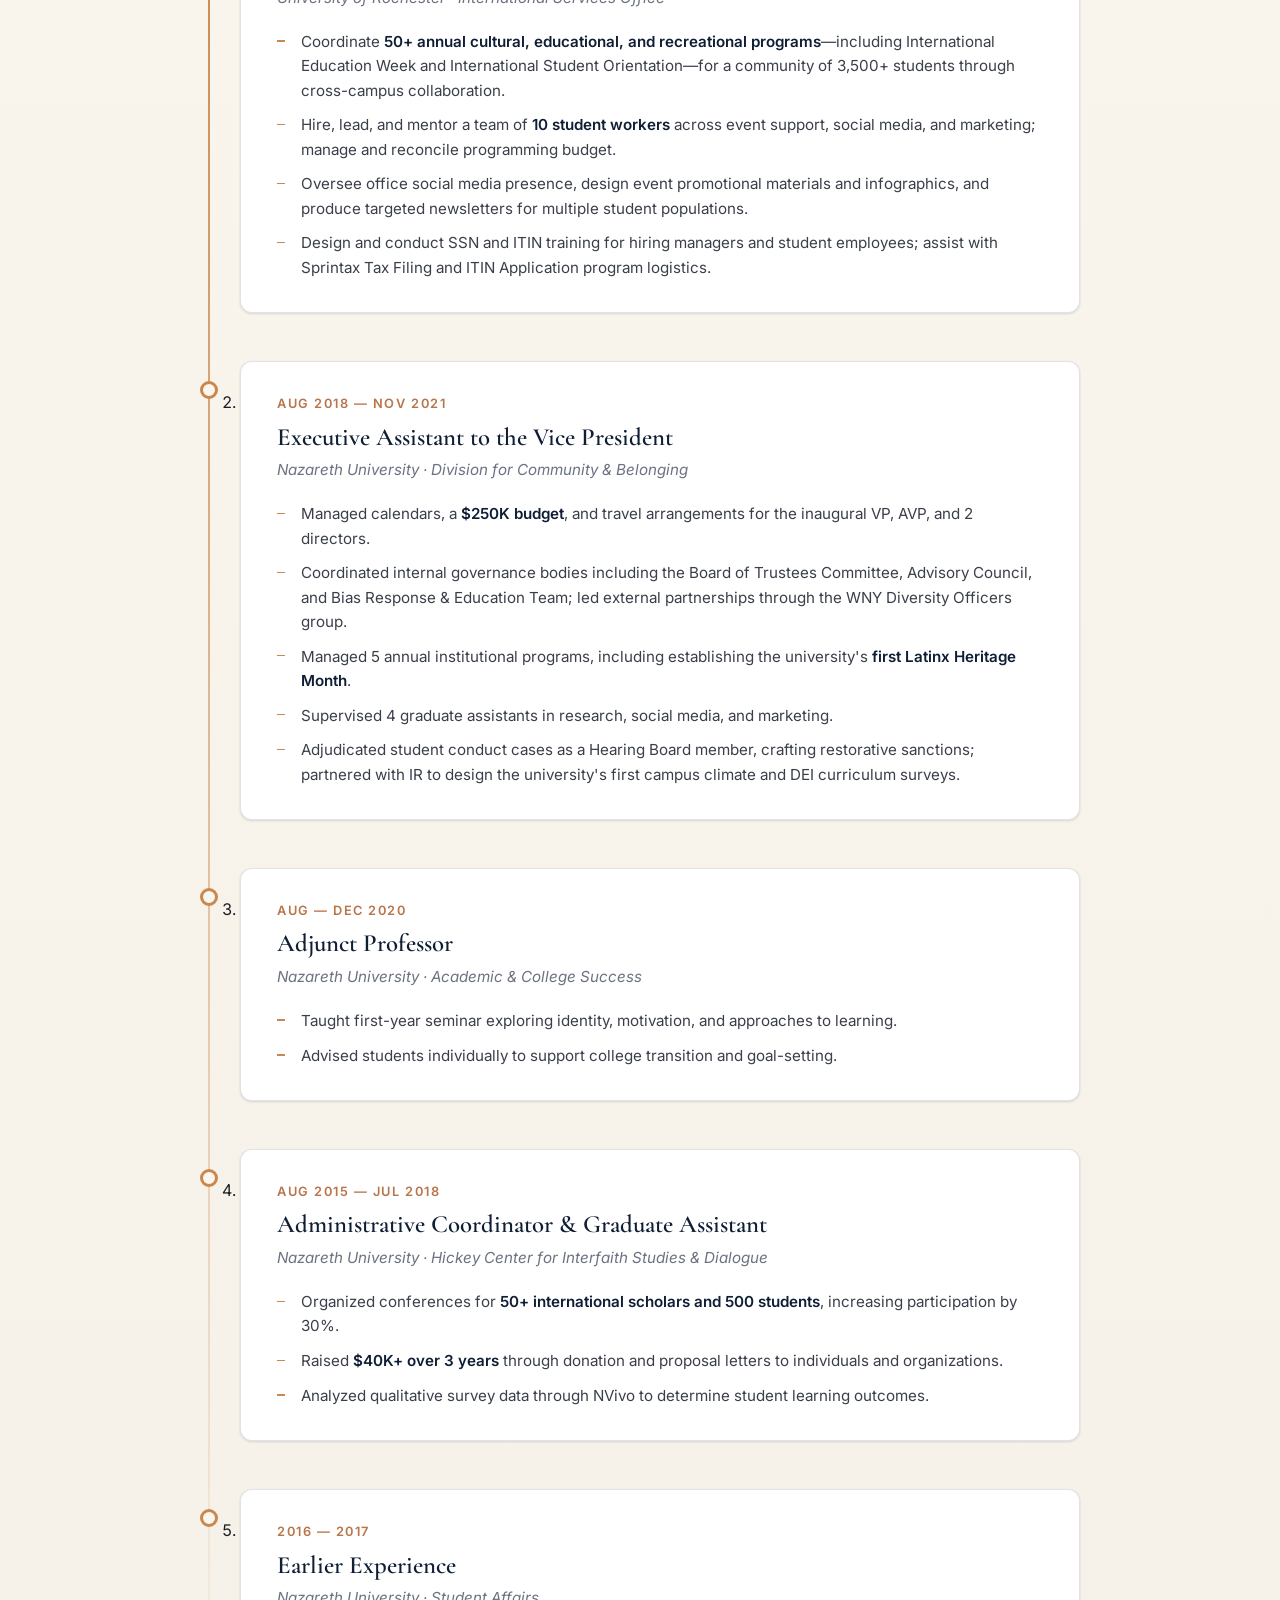
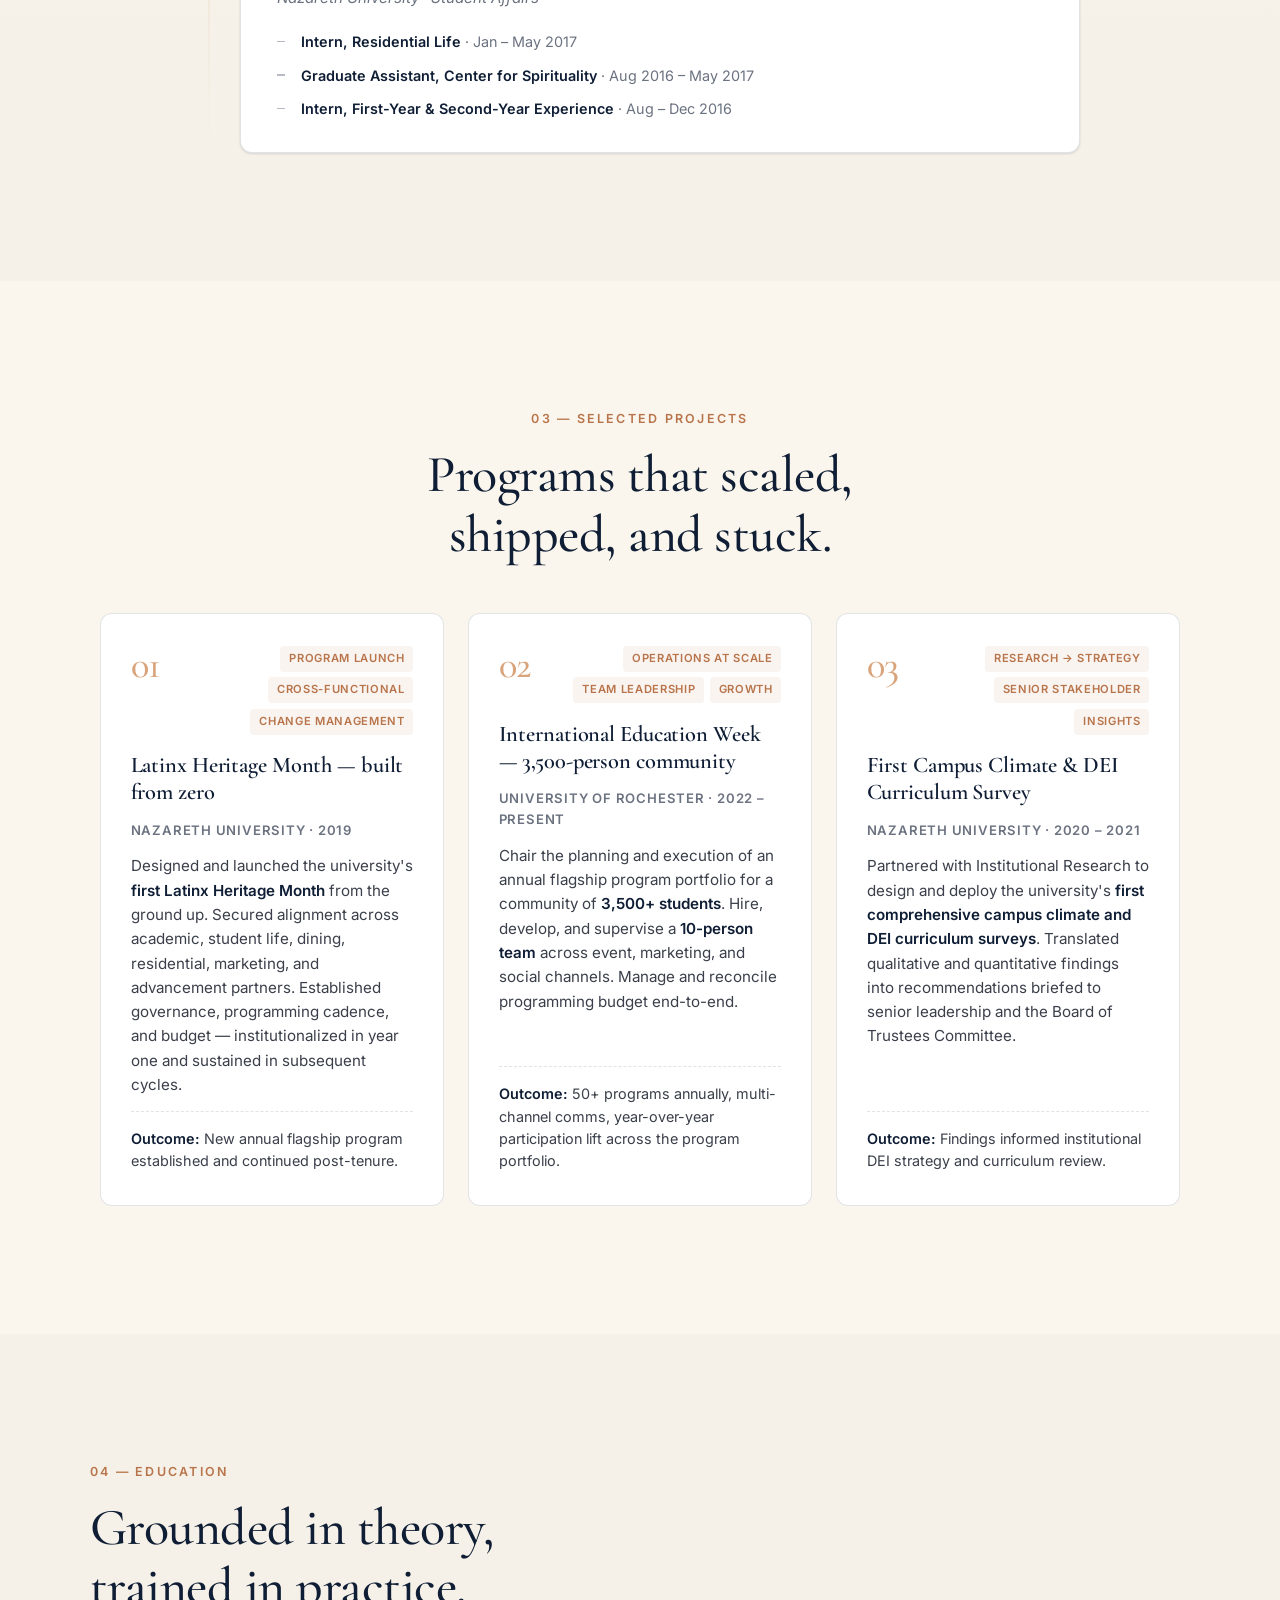
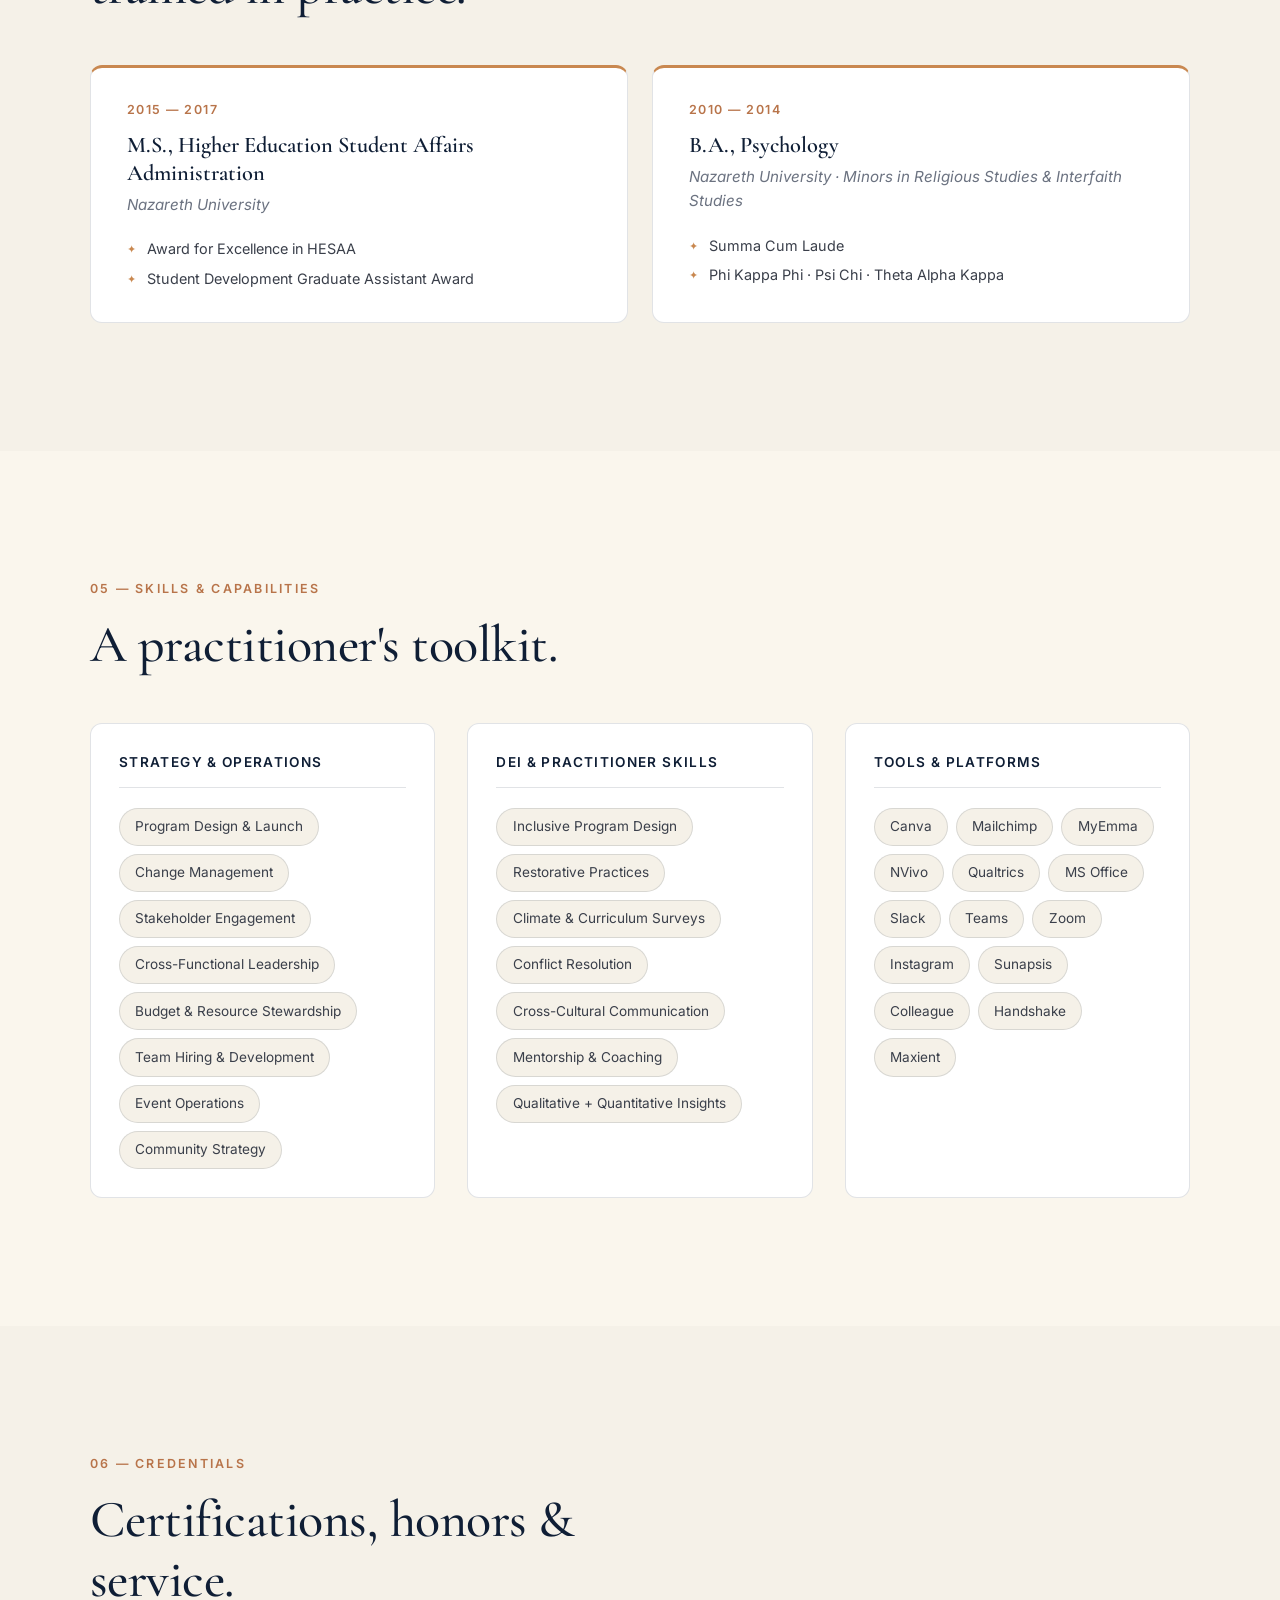
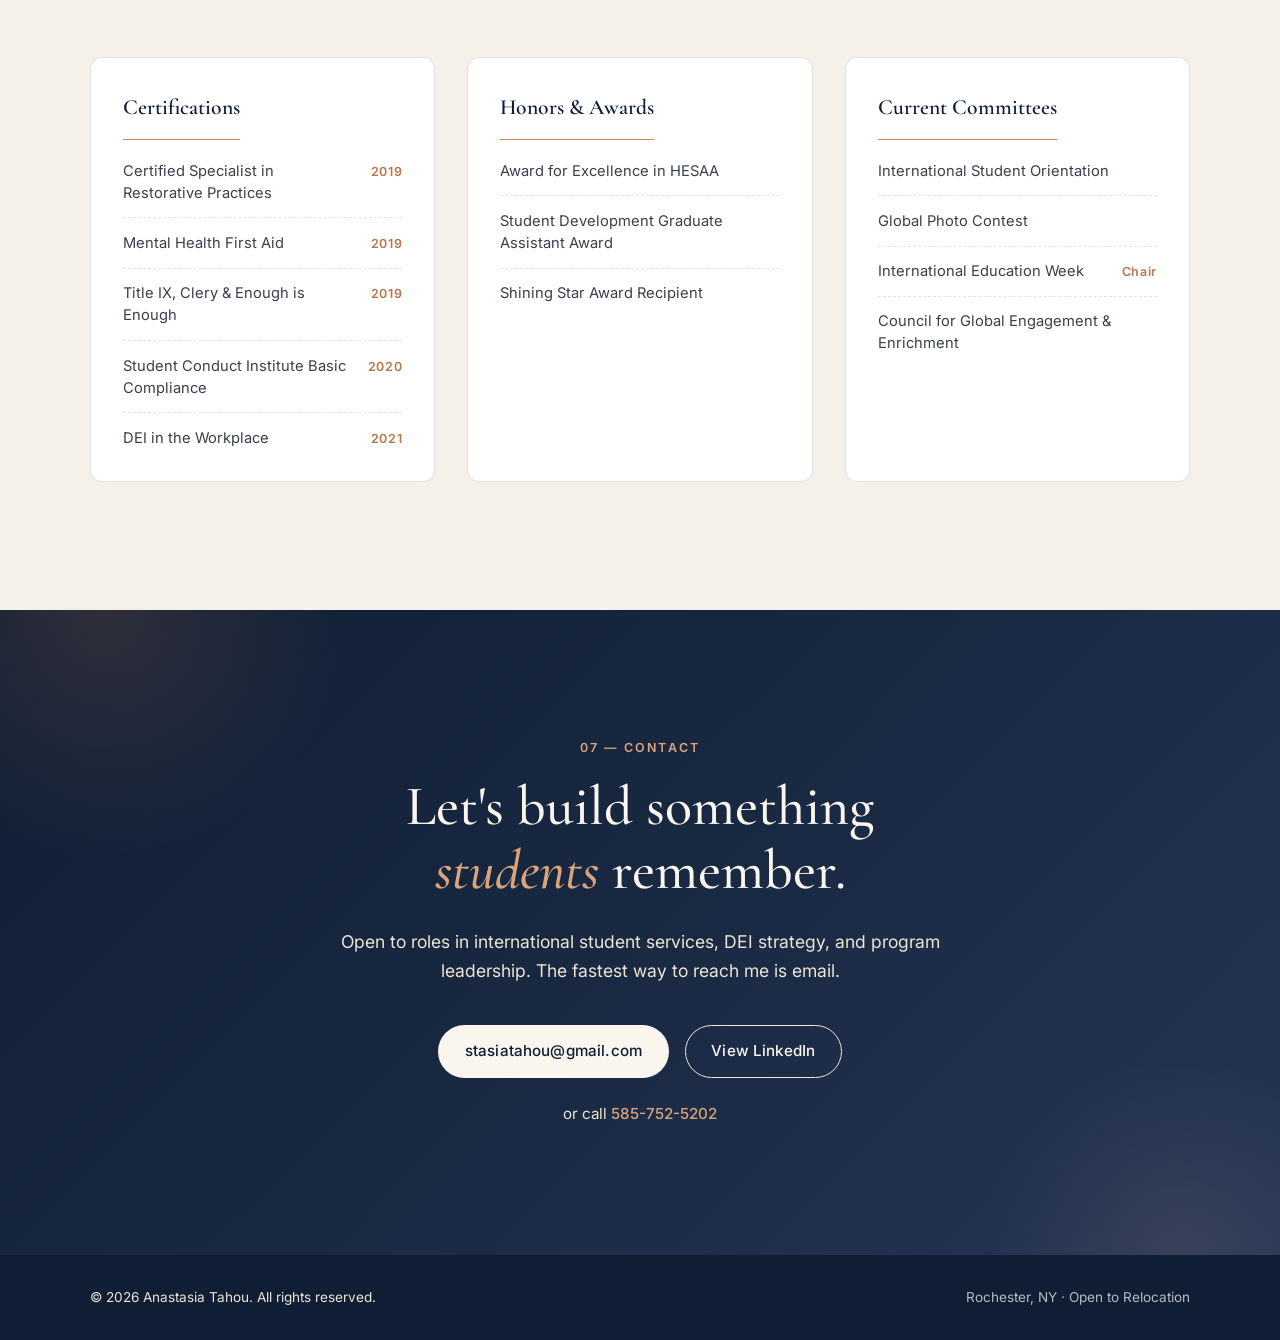
==== commit a8d1b2cd: "Polish + SEO + dual-audience upgrades - 3 earlier roles added to timeline - New Selected Projects se" ====
--- a/index.html
+++ b/index.html
@@ -3,21 +3,90 @@
 <head>
   <meta charset="UTF-8" />
   <meta name="viewport" content="width=device-width, initial-scale=1.0" />
-  <meta name="description" content="Anastasia Tahou — Higher Education Professional specializing in International Student Services, DEI programming, and community engagement." />
+  <meta name="description" content="Anastasia Tahou — 8+ years designing inclusive programs and building community at scale. Higher Education, DEI, and community-program strategy in Rochester, NY." />
   <meta name="author" content="Anastasia Tahou" />
   <meta name="theme-color" content="#1a2942" />
-
-  <meta property="og:title" content="Anastasia Tahou — Higher Education Professional" />
-  <meta property="og:description" content="8+ years designing inclusive programs, developing student teams, and advancing student belonging in higher education." />
+  <link rel="canonical" href="https://shivyyyy-git.github.io/ana/" />
+
+  <link rel="icon" type="image/svg+xml" href="assets/favicon.svg" />
+  <link rel="apple-touch-icon" href="assets/image.png" />
+
   <meta property="og:type" content="website" />
-
-  <title>Anastasia Tahou — Higher Education Professional</title>
+  <meta property="og:url" content="https://shivyyyy-git.github.io/ana/" />
+  <meta property="og:title" content="Anastasia Tahou — Higher Education & Community Program Strategy" />
+  <meta property="og:description" content="8+ years designing inclusive programs and building community at scale. Higher Ed, DEI, and people-program strategy." />
+  <meta property="og:image" content="https://shivyyyy-git.github.io/ana/assets/og-image.png" />
+  <meta property="og:image:width" content="1200" />
+  <meta property="og:image:height" content="630" />
+  <meta property="og:image:alt" content="Anastasia Tahou — Higher Education Professional" />
+  <meta property="og:locale" content="en_US" />
+
+  <meta name="twitter:card" content="summary_large_image" />
+  <meta name="twitter:title" content="Anastasia Tahou — Higher Education & Community Program Strategy" />
+  <meta name="twitter:description" content="8+ years designing inclusive programs and building community at scale." />
+  <meta name="twitter:image" content="https://shivyyyy-git.github.io/ana/assets/og-image.png" />
+
+  <title>Anastasia Tahou — Higher Education & Community Program Strategy</title>
 
   <link rel="preconnect" href="https://fonts.googleapis.com" />
   <link rel="preconnect" href="https://fonts.gstatic.com" crossorigin />
   <link href="https://fonts.googleapis.com/css2?family=Cormorant+Garamond:wght@400;500;600;700&family=Inter:wght@300;400;500;600;700&display=swap" rel="stylesheet" />
 
   <link rel="stylesheet" href="styles.css" />
+
+  <script type="application/ld+json">
+  {
+    "@context": "https://schema.org",
+    "@type": "Person",
+    "name": "Anastasia Tahou",
+    "givenName": "Anastasia",
+    "familyName": "Tahou",
+    "jobTitle": "Program Coordinator for Support & Engagement",
+    "description": "Higher Education professional with 8+ years designing inclusive programs, developing student staff teams, and driving cross-campus collaboration. Specializing in international student services, DEI program design, and community engagement at scale.",
+    "url": "https://shivyyyy-git.github.io/ana/",
+    "image": "https://shivyyyy-git.github.io/ana/assets/image.png",
+    "email": "mailto:stasiatahou@gmail.com",
+    "telephone": "+1-585-752-5202",
+    "address": {
+      "@type": "PostalAddress",
+      "addressLocality": "Rochester",
+      "addressRegion": "NY",
+      "addressCountry": "US"
+    },
+    "worksFor": {
+      "@type": "CollegeOrUniversity",
+      "name": "University of Rochester"
+    },
+    "alumniOf": [
+      {
+        "@type": "CollegeOrUniversity",
+        "name": "Nazareth University",
+        "description": "M.S., Higher Education Student Affairs Administration; B.A., Psychology"
+      }
+    ],
+    "knowsAbout": [
+      "International Student Services",
+      "Diversity, Equity & Inclusion",
+      "Program Development",
+      "Event Management",
+      "Restorative Practices",
+      "Stakeholder Engagement",
+      "Community Strategy",
+      "Change Management",
+      "Cross-Functional Collaboration"
+    ],
+    "hasCredential": [
+      "Certified Specialist in Restorative Practices",
+      "Mental Health First Aid",
+      "Title IX, Clery & Enough is Enough",
+      "Student Conduct Institute Basic Compliance",
+      "DEI in the Workplace"
+    ],
+    "sameAs": [
+      "https://www.linkedin.com/in/anastasiatahou"
+    ]
+  }
+  </script>
 </head>
 <body>
   <a class="skip-link" href="#main">Skip to content</a>
@@ -34,9 +103,9 @@
       <ul class="nav-list" id="navList">
         <li><a href="#about">About</a></li>
         <li><a href="#experience">Experience</a></li>
+        <li><a href="#projects">Projects</a></li>
         <li><a href="#education">Education</a></li>
         <li><a href="#skills">Skills</a></li>
-        <li><a href="#credentials">Credentials</a></li>
         <li><a href="#contact" class="nav-cta">Contact</a></li>
       </ul>
     </nav>
@@ -47,7 +116,7 @@
     <section class="hero" id="top">
       <div class="hero-inner container">
         <div class="hero-text reveal">
-          <p class="eyebrow">Higher Education · DEI · International Student Services</p>
+          <p class="eyebrow">Higher Education · DEI · Community &amp; Program Strategy</p>
           <h1 class="display">
             Anastasia <span class="display-accent">Tahou</span>
           </h1>
@@ -63,11 +132,12 @@
           </div>
           <div class="hero-actions">
             <a class="btn btn-primary" href="#experience">Explore my work</a>
-            <a class="btn btn-ghost" href="Anastasia_Tahou_Resume_.docx" download>
+            <a class="btn btn-ghost" href="assets/Anastasia_Tahou_Resume.pdf" download>
               <svg viewBox="0 0 24 24" aria-hidden="true"><path d="M12 3v12.59l4.29-4.3 1.42 1.42L12 19.41l-5.71-5.7 1.42-1.42L12 15.59V3h0Zm-8 16h16v2H4v-2Z"/></svg>
               Download Résumé
             </a>
           </div>
+          <p class="availability"><span class="dot" aria-hidden="true"></span>Currently open to higher-ed leadership, DEI strategy, and community-program roles</p>
           <ul class="social" aria-label="Social links">
             <li>
               <a href="https://www.linkedin.com/in/anastasiatahou" target="_blank" rel="noopener" aria-label="LinkedIn">
@@ -258,7 +328,94 @@
               </ul>
             </article>
           </li>
+
+          <li class="timeline-item reveal">
+            <div class="timeline-marker" aria-hidden="true"></div>
+            <article class="timeline-card">
+              <header>
+                <p class="card-date">2016 — 2017</p>
+                <h3 class="card-role">Earlier Experience</h3>
+                <p class="card-org">Nazareth University · Student Affairs</p>
+              </header>
+              <ul class="card-list compact">
+                <li><strong>Intern, Residential Life</strong> · Jan – May 2017</li>
+                <li><strong>Graduate Assistant, Center for Spirituality</strong> · Aug 2016 – May 2017</li>
+                <li><strong>Intern, First-Year &amp; Second-Year Experience</strong> · Aug – Dec 2016</li>
+              </ul>
+            </article>
+          </li>
         </ol>
+      </div>
+    </section>
+
+    <!-- SELECTED PROJECTS -->
+    <section class="section section-projects" id="projects">
+      <div class="container">
+        <div class="section-head center reveal">
+          <p class="section-eyebrow">03 — Selected Projects</p>
+          <h2 class="section-title">Programs that scaled, shipped, and stuck.</h2>
+        </div>
+
+        <div class="projects-grid">
+          <article class="project-card reveal">
+            <div class="project-meta">
+              <span class="project-num">01</span>
+              <ul class="project-tags">
+                <li>Program Launch</li>
+                <li>Cross-Functional</li>
+                <li>Change Management</li>
+              </ul>
+            </div>
+            <h3 class="project-title">Latinx Heritage Month — built from zero</h3>
+            <p class="project-context">Nazareth University · 2019</p>
+            <p class="project-body">
+              Designed and launched the university's <strong>first Latinx Heritage Month</strong> from the ground up.
+              Secured alignment across academic, student life, dining, residential, marketing, and advancement
+              partners. Established governance, programming cadence, and budget — institutionalized in year one
+              and sustained in subsequent cycles.
+            </p>
+            <p class="project-outcome"><strong>Outcome:</strong> New annual flagship program established and continued post-tenure.</p>
+          </article>
+
+          <article class="project-card reveal">
+            <div class="project-meta">
+              <span class="project-num">02</span>
+              <ul class="project-tags">
+                <li>Operations at Scale</li>
+                <li>Team Leadership</li>
+                <li>Growth</li>
+              </ul>
+            </div>
+            <h3 class="project-title">International Education Week — 3,500-person community</h3>
+            <p class="project-context">University of Rochester · 2022 – Present</p>
+            <p class="project-body">
+              Chair the planning and execution of an annual flagship program portfolio for a community of
+              <strong>3,500+ students</strong>. Hire, develop, and supervise a <strong>10-person team</strong>
+              across event, marketing, and social channels. Manage and reconcile programming budget end-to-end.
+            </p>
+            <p class="project-outcome"><strong>Outcome:</strong> 50+ programs annually, multi-channel comms, year-over-year participation lift across the program portfolio.</p>
+          </article>
+
+          <article class="project-card reveal">
+            <div class="project-meta">
+              <span class="project-num">03</span>
+              <ul class="project-tags">
+                <li>Research → Strategy</li>
+                <li>Senior Stakeholder</li>
+                <li>Insights</li>
+              </ul>
+            </div>
+            <h3 class="project-title">First Campus Climate &amp; DEI Curriculum Survey</h3>
+            <p class="project-context">Nazareth University · 2020 – 2021</p>
+            <p class="project-body">
+              Partnered with Institutional Research to design and deploy the university's <strong>first
+              comprehensive campus climate and DEI curriculum surveys</strong>. Translated qualitative and
+              quantitative findings into recommendations briefed to senior leadership and the Board of
+              Trustees Committee.
+            </p>
+            <p class="project-outcome"><strong>Outcome:</strong> Findings informed institutional DEI strategy and curriculum review.</p>
+          </article>
+        </div>
       </div>
     </section>
 
@@ -266,7 +423,7 @@
     <section class="section section-education" id="education">
       <div class="container">
         <div class="section-head reveal">
-          <p class="section-eyebrow">03 — Education</p>
+          <p class="section-eyebrow">04 — Education</p>
           <h2 class="section-title">Grounded in theory, trained in practice.</h2>
         </div>
         <div class="edu-grid">
@@ -297,47 +454,55 @@
     <section class="section section-skills" id="skills">
       <div class="container">
         <div class="section-head reveal">
-          <p class="section-eyebrow">04 — Skills &amp; Tools</p>
+          <p class="section-eyebrow">05 — Skills &amp; Capabilities</p>
           <h2 class="section-title">A practitioner's toolkit.</h2>
         </div>
 
         <div class="skills-grid">
           <div class="skill-block reveal">
-            <h3>Core Strengths</h3>
+            <h3>Strategy &amp; Operations</h3>
             <ul class="chips">
-              <li>Event Management</li>
-              <li>DEI Program Design</li>
-              <li>Program Development</li>
-              <li>Cross-Campus Collaboration</li>
+              <li>Program Design &amp; Launch</li>
+              <li>Change Management</li>
+              <li>Stakeholder Engagement</li>
+              <li>Cross-Functional Leadership</li>
+              <li>Budget &amp; Resource Stewardship</li>
+              <li>Team Hiring &amp; Development</li>
+              <li>Event Operations</li>
+              <li>Community Strategy</li>
+            </ul>
+          </div>
+
+          <div class="skill-block reveal">
+            <h3>DEI &amp; Practitioner Skills</h3>
+            <ul class="chips">
+              <li>Inclusive Program Design</li>
               <li>Restorative Practices</li>
-              <li>Budget Management</li>
-              <li>Team Supervision</li>
+              <li>Climate &amp; Curriculum Surveys</li>
+              <li>Conflict Resolution</li>
+              <li>Cross-Cultural Communication</li>
+              <li>Mentorship &amp; Coaching</li>
+              <li>Qualitative + Quantitative Insights</li>
             </ul>
           </div>
 
           <div class="skill-block reveal">
-            <h3>Student Affairs Systems</h3>
+            <h3>Tools &amp; Platforms</h3>
             <ul class="chips">
+              <li>Canva</li>
+              <li>Mailchimp</li>
+              <li>MyEmma</li>
+              <li>NVivo</li>
+              <li>Qualtrics</li>
+              <li>MS Office</li>
+              <li>Slack</li>
+              <li>Teams</li>
+              <li>Zoom</li>
+              <li>Instagram</li>
+              <li>Sunapsis</li>
               <li>Colleague</li>
               <li>Handshake</li>
               <li>Maxient</li>
-              <li>NVivo</li>
-              <li>Qualtrics</li>
-              <li>Sunapsis</li>
-            </ul>
-          </div>
-
-          <div class="skill-block reveal">
-            <h3>Communications &amp; Design</h3>
-            <ul class="chips">
-              <li>Canva</li>
-              <li>Instagram</li>
-              <li>Mailchimp</li>
-              <li>MyEmma</li>
-              <li>MS Office Suite</li>
-              <li>Slack</li>
-              <li>Teams</li>
-              <li>Zoom</li>
             </ul>
           </div>
         </div>
@@ -348,7 +513,7 @@
     <section class="section section-credentials" id="credentials">
       <div class="container">
         <div class="section-head reveal">
-          <p class="section-eyebrow">05 — Credentials</p>
+          <p class="section-eyebrow">06 — Credentials</p>
           <h2 class="section-title">Certifications, honors &amp; service.</h2>
         </div>
 
@@ -389,7 +554,7 @@
     <!-- CONTACT -->
     <section class="section section-contact" id="contact">
       <div class="container contact-inner reveal">
-        <p class="section-eyebrow light">06 — Contact</p>
+        <p class="section-eyebrow light">07 — Contact</p>
         <h2 class="contact-title">Let's build something <em>students</em> remember.</h2>
         <p class="contact-lede">
           Open to roles in international student services, DEI strategy, and program leadership.
--- a/styles.css
+++ b/styles.css
@@ -332,7 +332,38 @@
   display: flex;
   flex-wrap: wrap;
   gap: 0.85rem;
-  margin-bottom: 2.25rem;
+  margin-bottom: 1.5rem;
+}
+
+.availability {
+  display: inline-flex;
+  align-items: center;
+  gap: 0.6rem;
+  font-size: 0.85rem;
+  color: var(--ink-700);
+  background: rgba(255, 255, 255, 0.6);
+  border: 1px solid var(--line);
+  padding: 0.5rem 1rem;
+  border-radius: 999px;
+  margin-bottom: 1.75rem;
+  max-width: 100%;
+  line-height: 1.4;
+}
+.availability .dot {
+  width: 8px;
+  height: 8px;
+  border-radius: 50%;
+  background: #2ea073;
+  flex-shrink: 0;
+  box-shadow: 0 0 0 4px rgba(46, 160, 115, 0.18);
+  animation: dotPulse 2.4s ease-in-out infinite;
+}
+@keyframes dotPulse {
+  0%, 100% { box-shadow: 0 0 0 4px rgba(46, 160, 115, 0.18); }
+  50% { box-shadow: 0 0 0 8px rgba(46, 160, 115, 0.05); }
+}
+@media (prefers-reduced-motion: reduce) {
+  .availability .dot { animation: none; }
 }
 
 .btn {
@@ -792,6 +823,121 @@
   background: var(--copper-400);
 }
 .card-list strong { color: var(--navy-900); font-weight: 600; }
+.card-list.compact li::before {
+  background: var(--ink-300);
+}
+.card-list.compact li {
+  color: var(--ink-500);
+  font-size: 0.9rem;
+}
+
+/* SELECTED PROJECTS */
+.section-projects {
+  background: var(--cream-50);
+}
+.projects-grid {
+  display: grid;
+  grid-template-columns: 1fr;
+  gap: 1.75rem;
+  max-width: 1080px;
+  margin: 0 auto;
+}
+@media (min-width: 980px) {
+  .projects-grid { grid-template-columns: repeat(3, 1fr); gap: 1.5rem; }
+}
+.project-card {
+  background: white;
+  border-radius: var(--radius-md);
+  padding: 2rem 1.85rem;
+  border: 1px solid var(--line);
+  display: flex;
+  flex-direction: column;
+  gap: 0.85rem;
+  transition: transform var(--transition), box-shadow var(--transition), border-color var(--transition);
+  position: relative;
+  overflow: hidden;
+}
+.project-card::before {
+  content: '';
+  position: absolute;
+  top: 0;
+  left: 0;
+  right: 0;
+  height: 3px;
+  background: linear-gradient(90deg, var(--copper-500), var(--copper-300));
+  opacity: 0;
+  transition: opacity var(--transition);
+}
+.project-card:hover {
+  transform: translateY(-4px);
+  box-shadow: var(--shadow-lg);
+  border-color: transparent;
+}
+.project-card:hover::before { opacity: 1; }
+.project-meta {
+  display: flex;
+  align-items: flex-start;
+  justify-content: space-between;
+  gap: 1rem;
+  margin-bottom: 0.25rem;
+}
+.project-num {
+  font-family: var(--font-serif);
+  font-size: 2.4rem;
+  font-weight: 500;
+  color: var(--copper-300);
+  line-height: 1;
+  letter-spacing: -0.02em;
+}
+.project-tags {
+  display: flex;
+  flex-wrap: wrap;
+  gap: 0.35rem;
+  justify-content: flex-end;
+}
+.project-tags li {
+  font-size: 0.7rem;
+  font-weight: 600;
+  letter-spacing: 0.06em;
+  text-transform: uppercase;
+  color: var(--copper-500);
+  background: rgba(184, 116, 74, 0.08);
+  border-radius: 4px;
+  padding: 0.25rem 0.55rem;
+}
+.project-title {
+  font-family: var(--font-serif);
+  font-size: 1.4rem;
+  font-weight: 600;
+  line-height: 1.2;
+  color: var(--navy-900);
+  letter-spacing: -0.005em;
+}
+.project-context {
+  font-size: 0.82rem;
+  font-weight: 600;
+  letter-spacing: 0.06em;
+  text-transform: uppercase;
+  color: var(--ink-500);
+}
+.project-body {
+  font-size: 0.95rem;
+  line-height: 1.6;
+  color: var(--ink-700);
+}
+.project-body strong { color: var(--navy-900); font-weight: 600; }
+.project-outcome {
+  margin-top: auto;
+  padding-top: 1rem;
+  border-top: 1px dashed var(--line);
+  font-size: 0.9rem;
+  line-height: 1.55;
+  color: var(--ink-700);
+}
+.project-outcome strong {
+  color: var(--navy-900);
+  font-weight: 600;
+}
 
 /* EDUCATION */
 .section-education { background: var(--cream-100); }
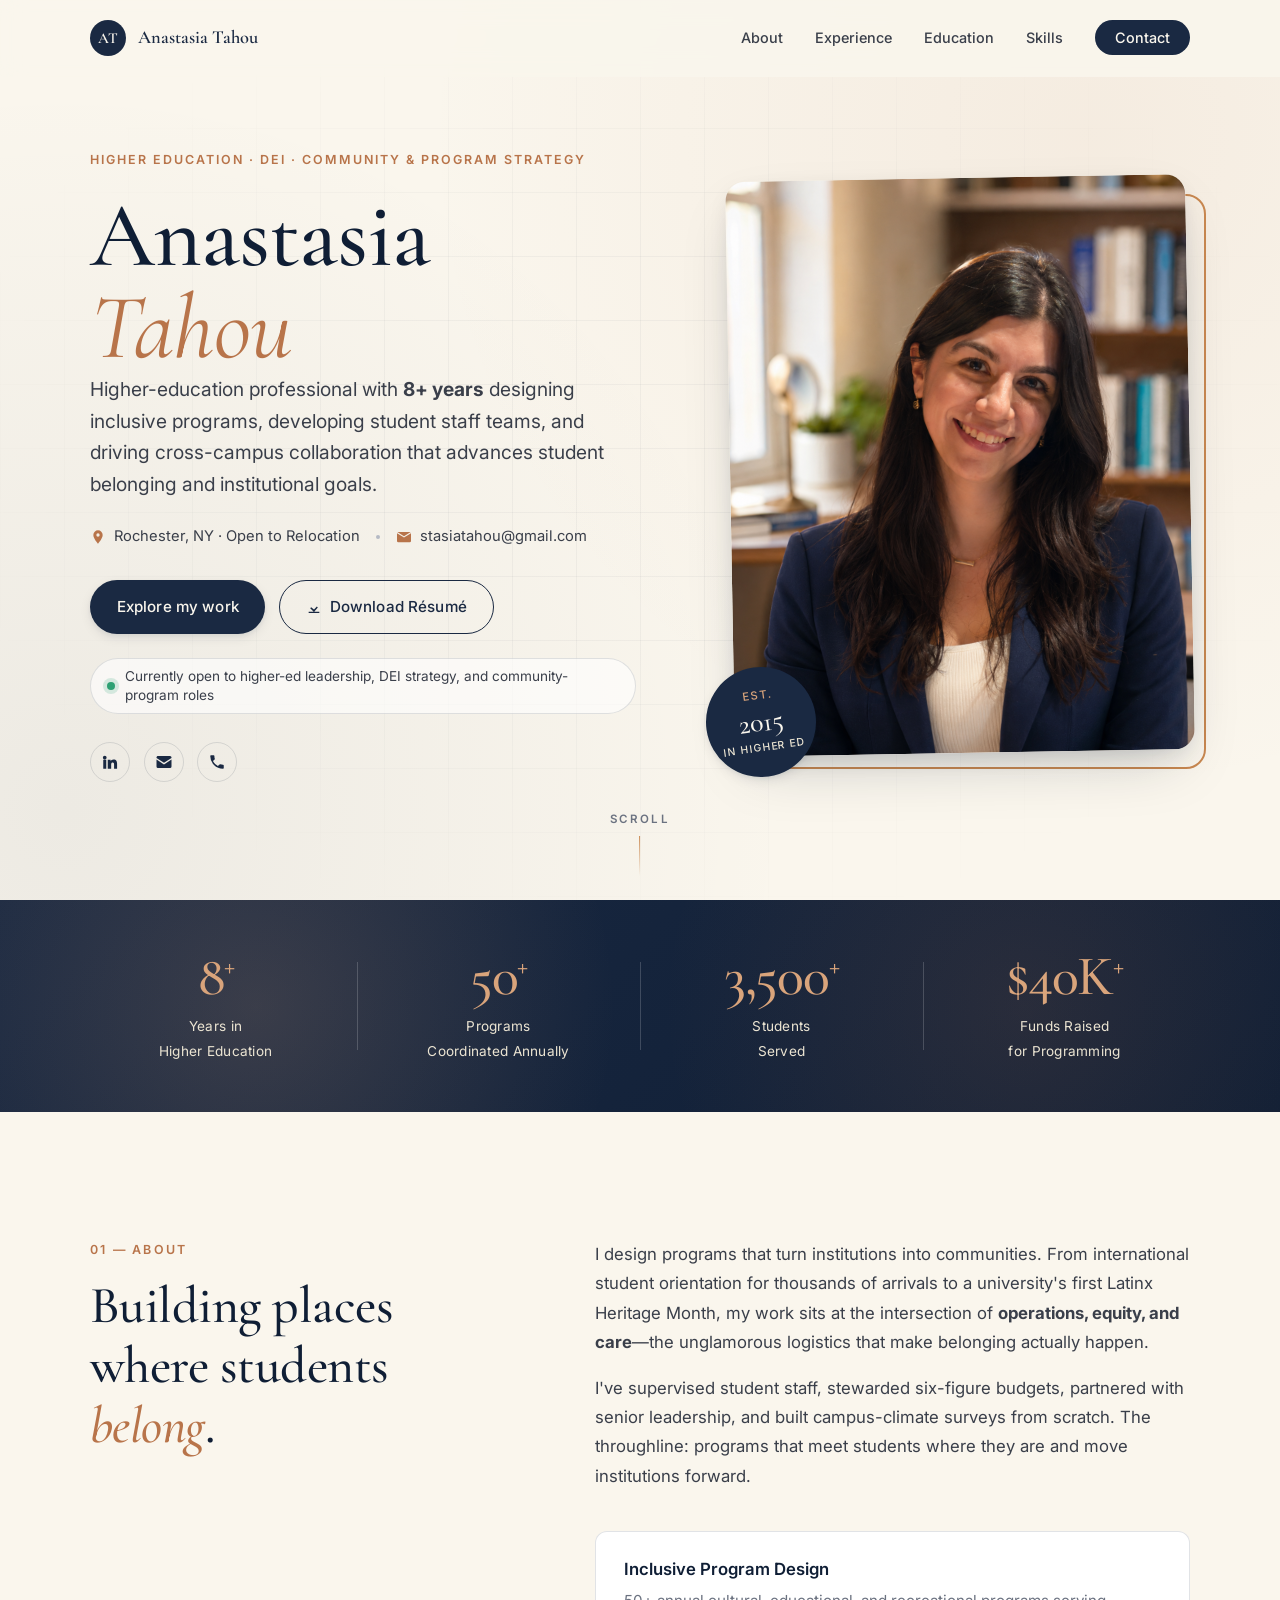
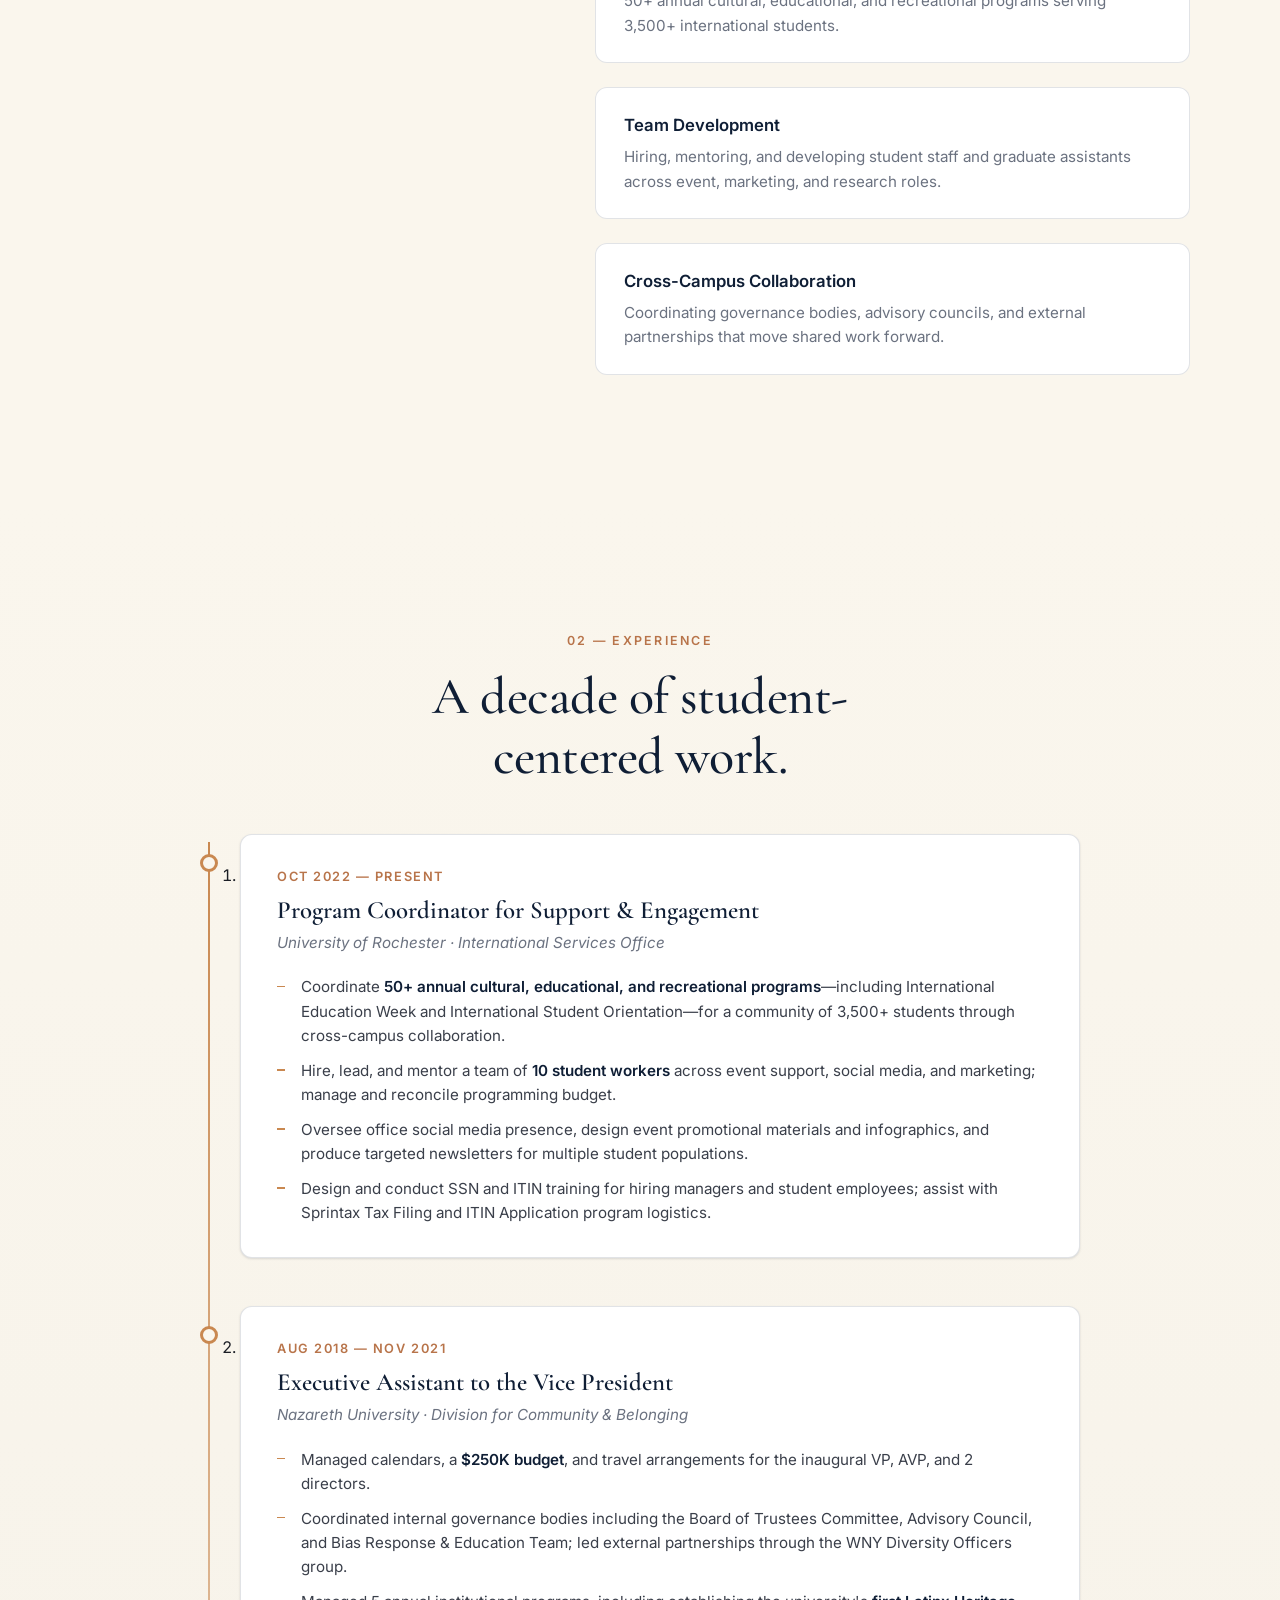
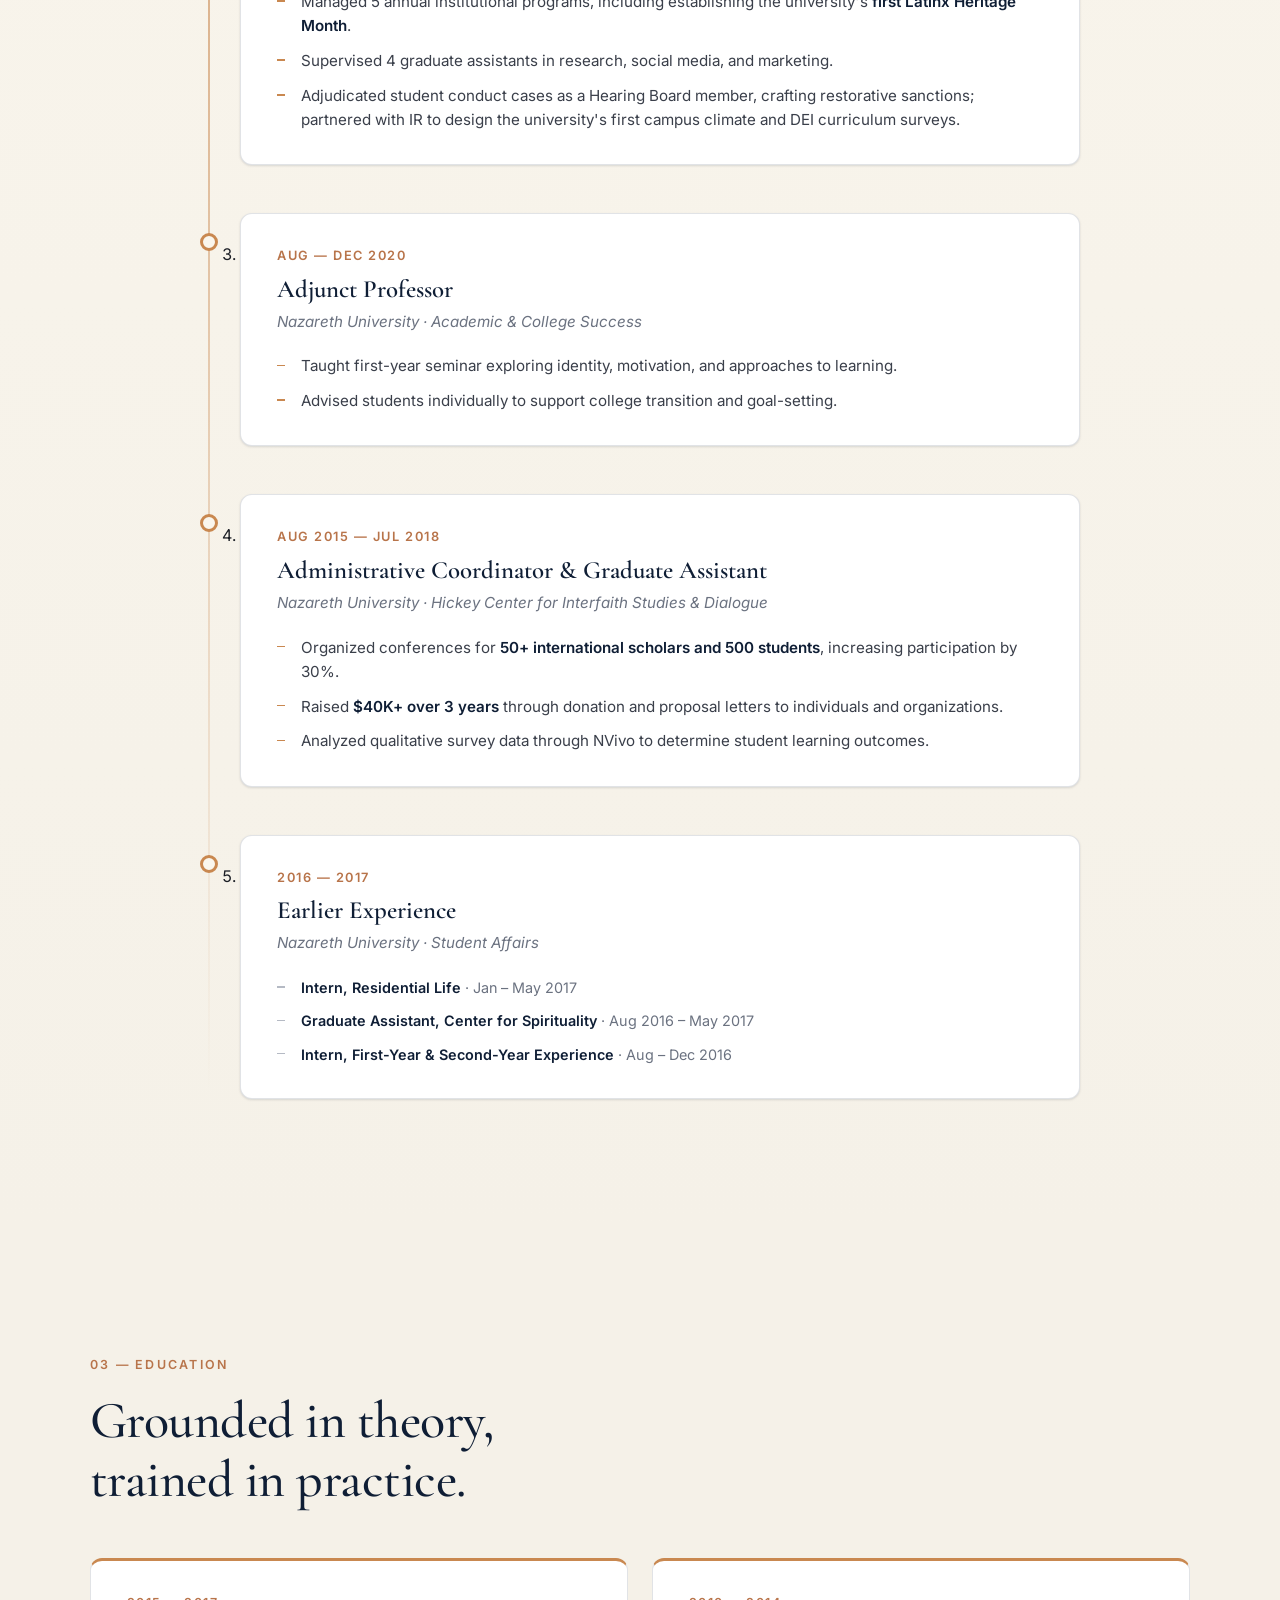
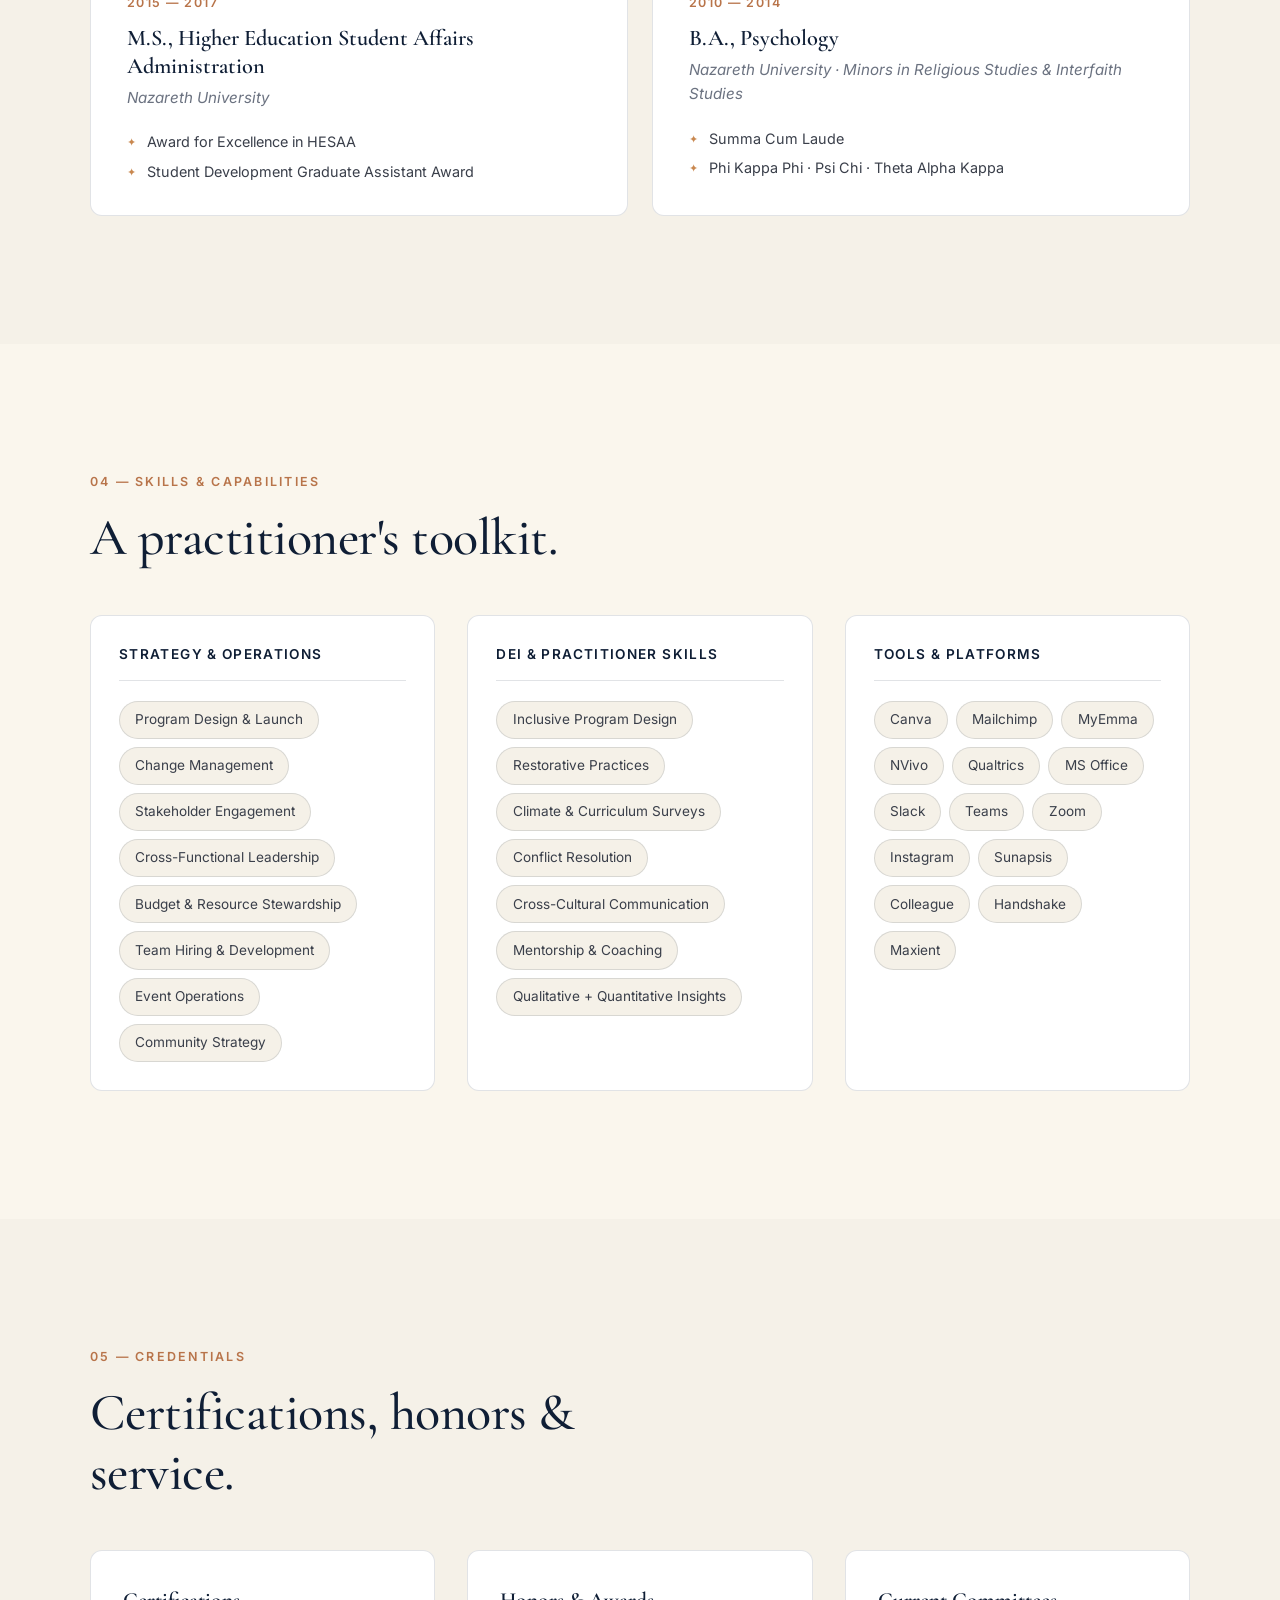
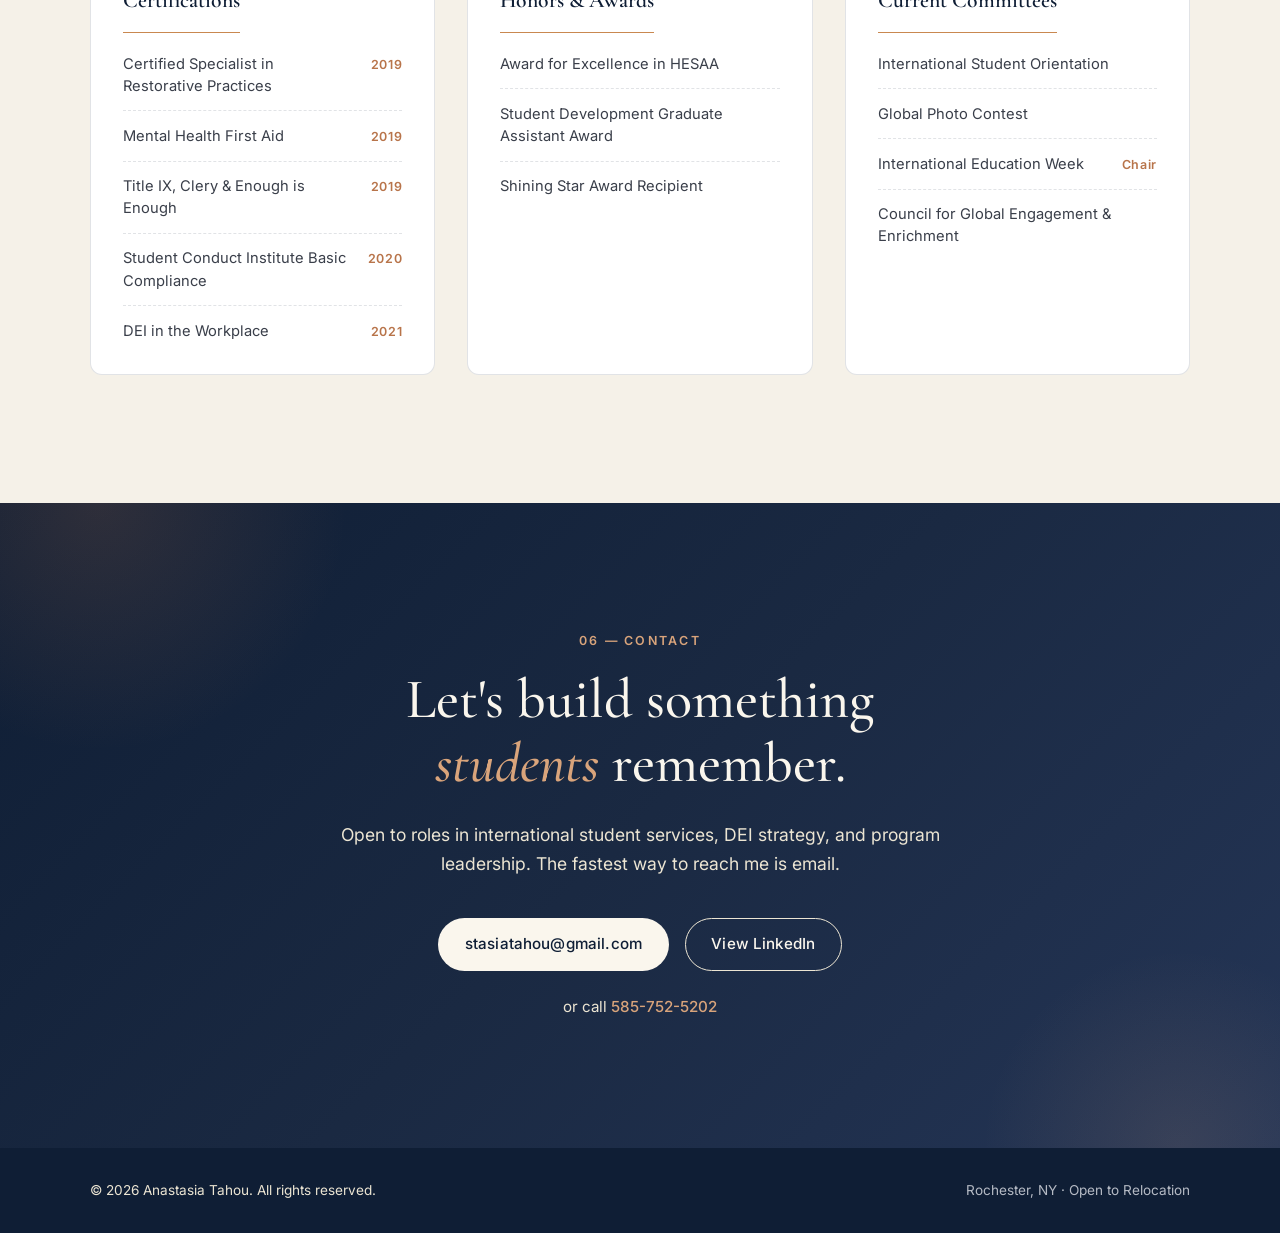
==== commit 6a5439a6: "Remove belonging manifesto quote and Selected Projects section Drops the manifesto/quote section and" ====
--- a/index.html
+++ b/index.html
@@ -103,7 +103,6 @@
       <ul class="nav-list" id="navList">
         <li><a href="#about">About</a></li>
         <li><a href="#experience">Experience</a></li>
-        <li><a href="#projects">Projects</a></li>
         <li><a href="#education">Education</a></li>
         <li><a href="#skills">Skills</a></li>
         <li><a href="#contact" class="nav-cta">Contact</a></li>
@@ -239,21 +238,6 @@
       </div>
     </section>
 
-    <!-- MANIFESTO -->
-    <section class="manifesto" aria-label="Philosophy">
-      <div class="container manifesto-inner reveal">
-        <svg class="quote-mark" viewBox="0 0 60 48" aria-hidden="true">
-          <path d="M0 48V28C0 12.5 9.5 1.5 26 0v9c-7.5 1.5-12 7-12 16h11v23H0Zm34 0V28C34 12.5 43.5 1.5 60 0v9c-7.5 1.5-12 7-12 16h11v23H34Z"/>
-        </svg>
-        <p class="manifesto-text">
-          Belonging isn't a program — it's the result of <em>hundreds of small, deliberate choices</em>:
-          who's on the invite list, whose holidays make the calendar, who runs the orientation.
-          My work is the unglamorous logistics that make those choices add up.
-        </p>
-        <p class="manifesto-attr">Anastasia Tahou</p>
-      </div>
-    </section>
-
     <!-- EXPERIENCE -->
     <section class="section section-experience" id="experience">
       <div class="container">
@@ -348,82 +332,11 @@
       </div>
     </section>
 
-    <!-- SELECTED PROJECTS -->
-    <section class="section section-projects" id="projects">
-      <div class="container">
-        <div class="section-head center reveal">
-          <p class="section-eyebrow">03 — Selected Projects</p>
-          <h2 class="section-title">Programs that scaled, shipped, and stuck.</h2>
-        </div>
-
-        <div class="projects-grid">
-          <article class="project-card reveal">
-            <div class="project-meta">
-              <span class="project-num">01</span>
-              <ul class="project-tags">
-                <li>Program Launch</li>
-                <li>Cross-Functional</li>
-                <li>Change Management</li>
-              </ul>
-            </div>
-            <h3 class="project-title">Latinx Heritage Month — built from zero</h3>
-            <p class="project-context">Nazareth University · 2019</p>
-            <p class="project-body">
-              Designed and launched the university's <strong>first Latinx Heritage Month</strong> from the ground up.
-              Secured alignment across academic, student life, dining, residential, marketing, and advancement
-              partners. Established governance, programming cadence, and budget — institutionalized in year one
-              and sustained in subsequent cycles.
-            </p>
-            <p class="project-outcome"><strong>Outcome:</strong> New annual flagship program established and continued post-tenure.</p>
-          </article>
-
-          <article class="project-card reveal">
-            <div class="project-meta">
-              <span class="project-num">02</span>
-              <ul class="project-tags">
-                <li>Operations at Scale</li>
-                <li>Team Leadership</li>
-                <li>Growth</li>
-              </ul>
-            </div>
-            <h3 class="project-title">International Education Week — 3,500-person community</h3>
-            <p class="project-context">University of Rochester · 2022 – Present</p>
-            <p class="project-body">
-              Chair the planning and execution of an annual flagship program portfolio for a community of
-              <strong>3,500+ students</strong>. Hire, develop, and supervise a <strong>10-person team</strong>
-              across event, marketing, and social channels. Manage and reconcile programming budget end-to-end.
-            </p>
-            <p class="project-outcome"><strong>Outcome:</strong> 50+ programs annually, multi-channel comms, year-over-year participation lift across the program portfolio.</p>
-          </article>
-
-          <article class="project-card reveal">
-            <div class="project-meta">
-              <span class="project-num">03</span>
-              <ul class="project-tags">
-                <li>Research → Strategy</li>
-                <li>Senior Stakeholder</li>
-                <li>Insights</li>
-              </ul>
-            </div>
-            <h3 class="project-title">First Campus Climate &amp; DEI Curriculum Survey</h3>
-            <p class="project-context">Nazareth University · 2020 – 2021</p>
-            <p class="project-body">
-              Partnered with Institutional Research to design and deploy the university's <strong>first
-              comprehensive campus climate and DEI curriculum surveys</strong>. Translated qualitative and
-              quantitative findings into recommendations briefed to senior leadership and the Board of
-              Trustees Committee.
-            </p>
-            <p class="project-outcome"><strong>Outcome:</strong> Findings informed institutional DEI strategy and curriculum review.</p>
-          </article>
-        </div>
-      </div>
-    </section>
-
     <!-- EDUCATION -->
     <section class="section section-education" id="education">
       <div class="container">
         <div class="section-head reveal">
-          <p class="section-eyebrow">04 — Education</p>
+          <p class="section-eyebrow">03 — Education</p>
           <h2 class="section-title">Grounded in theory, trained in practice.</h2>
         </div>
         <div class="edu-grid">
@@ -454,7 +367,7 @@
     <section class="section section-skills" id="skills">
       <div class="container">
         <div class="section-head reveal">
-          <p class="section-eyebrow">05 — Skills &amp; Capabilities</p>
+          <p class="section-eyebrow">04 — Skills &amp; Capabilities</p>
           <h2 class="section-title">A practitioner's toolkit.</h2>
         </div>
 
@@ -513,7 +426,7 @@
     <section class="section section-credentials" id="credentials">
       <div class="container">
         <div class="section-head reveal">
-          <p class="section-eyebrow">06 — Credentials</p>
+          <p class="section-eyebrow">05 — Credentials</p>
           <h2 class="section-title">Certifications, honors &amp; service.</h2>
         </div>
 
@@ -554,7 +467,7 @@
     <!-- CONTACT -->
     <section class="section section-contact" id="contact">
       <div class="container contact-inner reveal">
-        <p class="section-eyebrow light">07 — Contact</p>
+        <p class="section-eyebrow light">06 — Contact</p>
         <h2 class="contact-title">Let's build something <em>students</em> remember.</h2>
         <p class="contact-lede">
           Open to roles in international student services, DEI strategy, and program leadership.
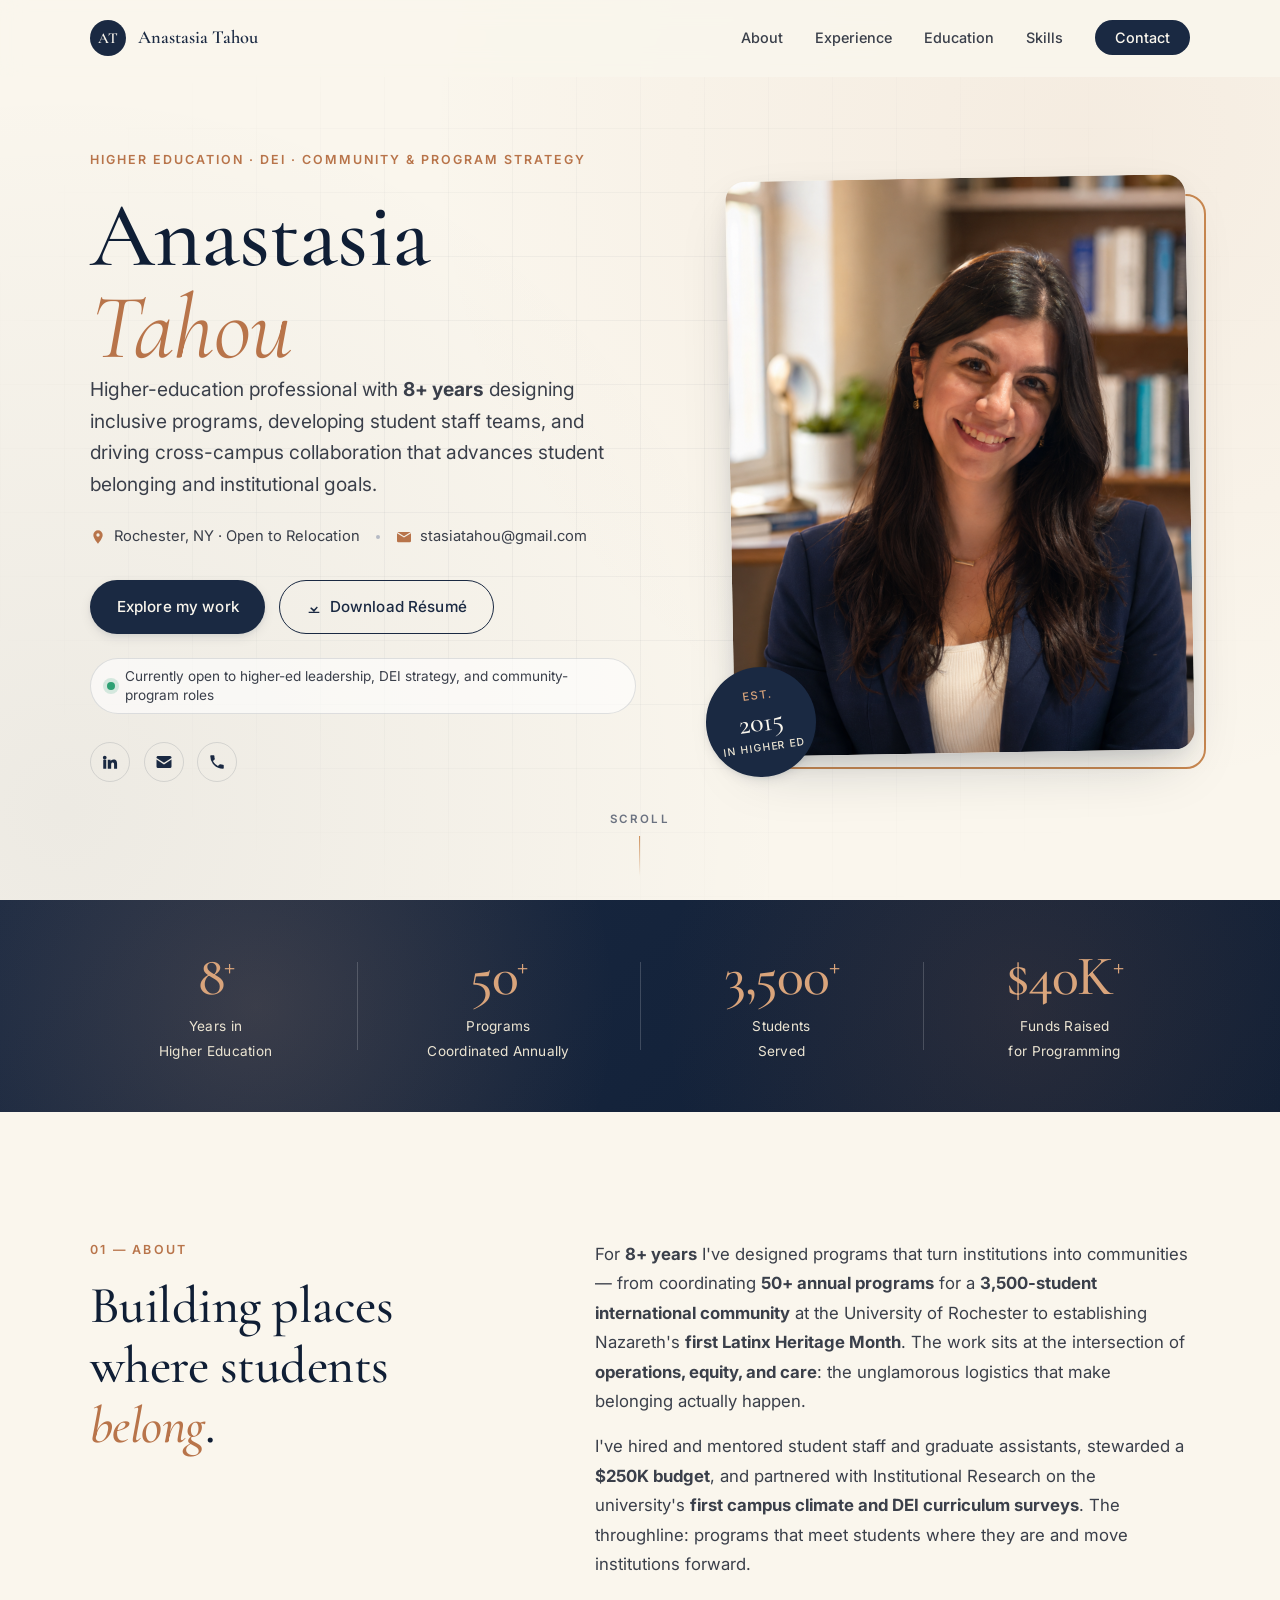
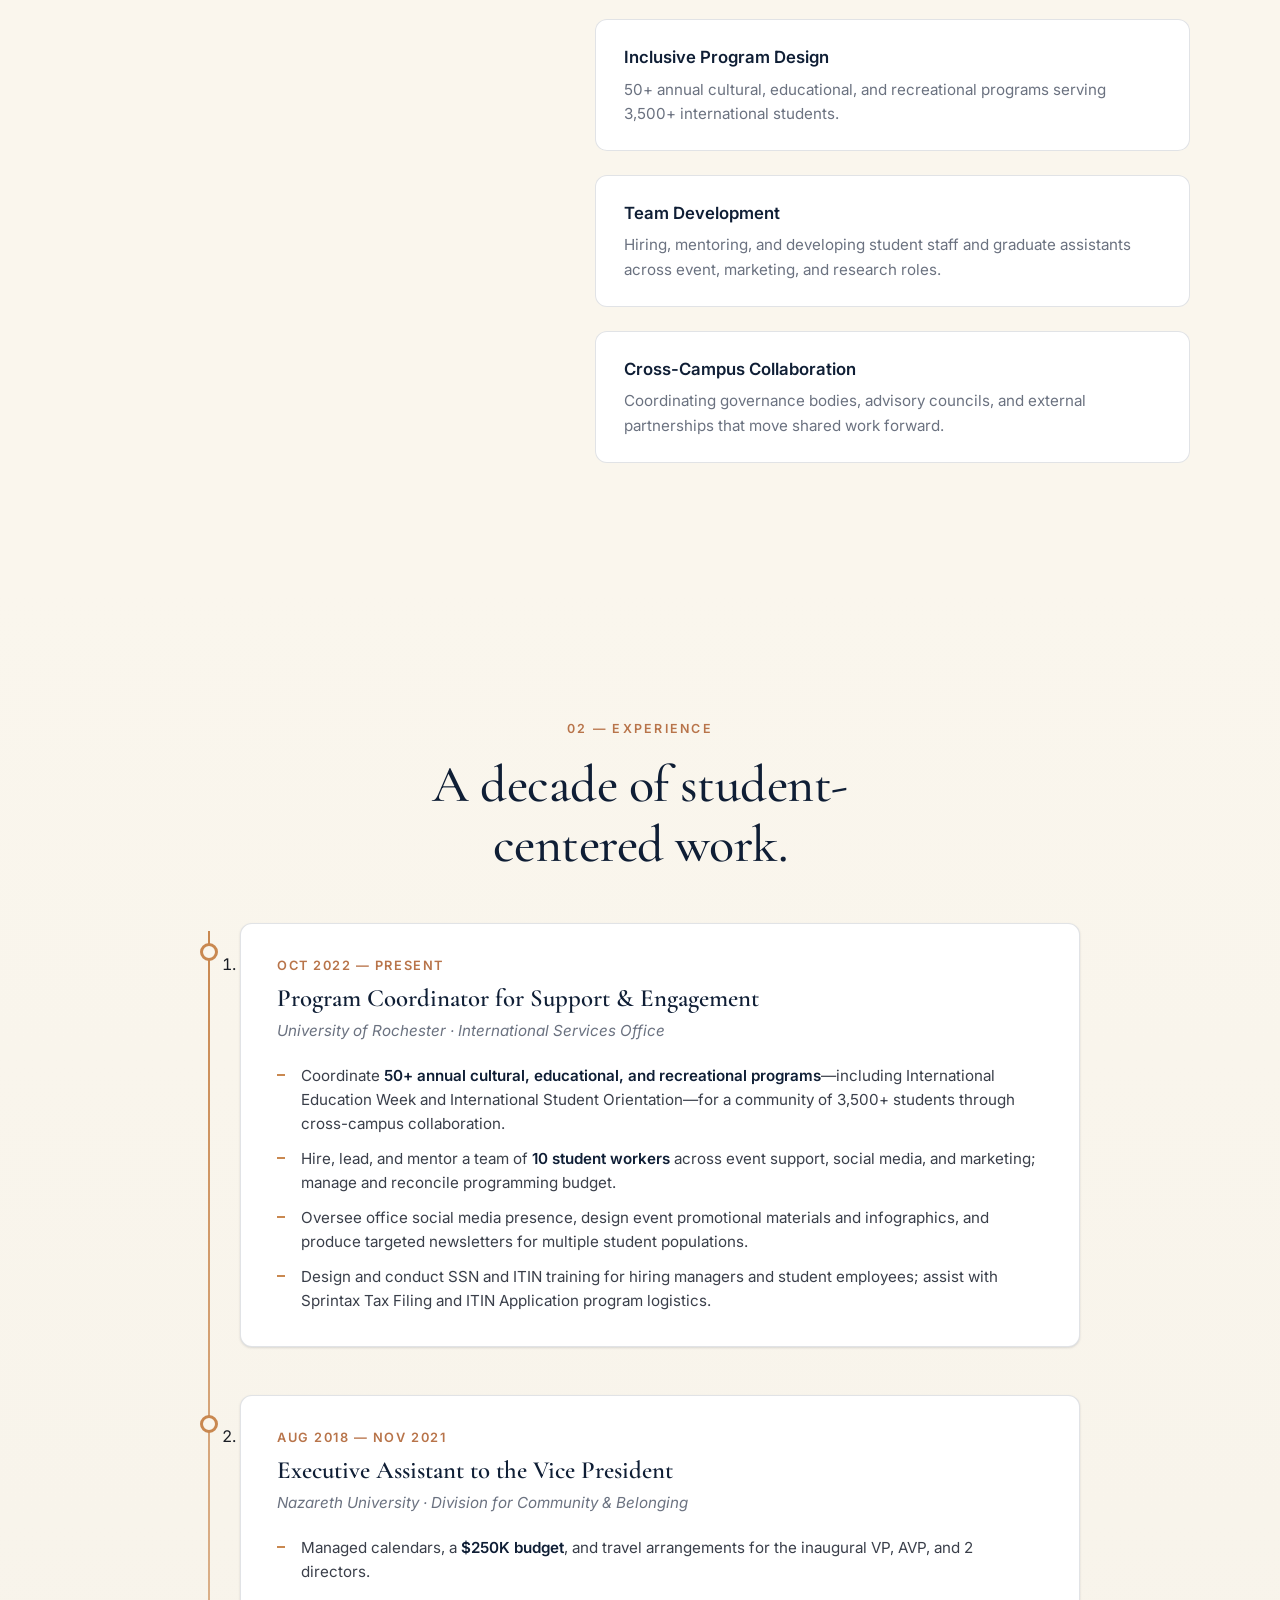
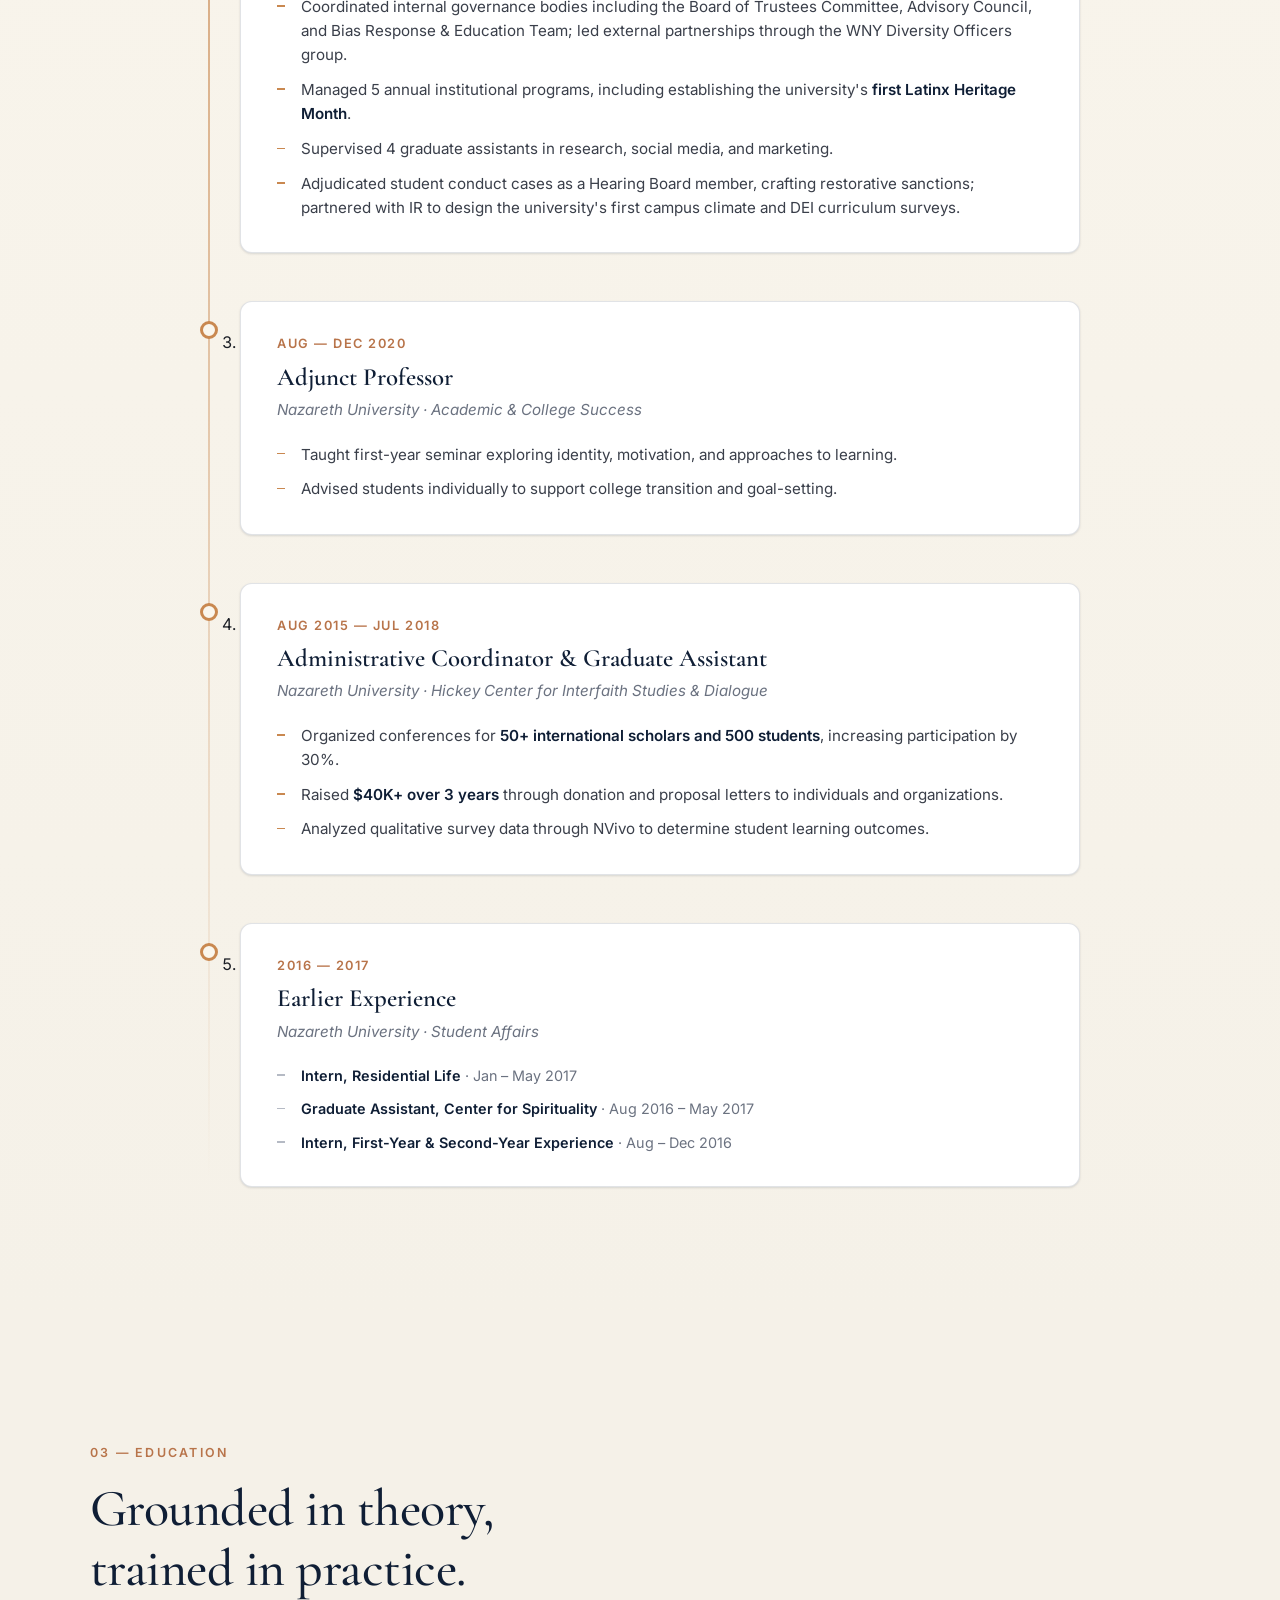
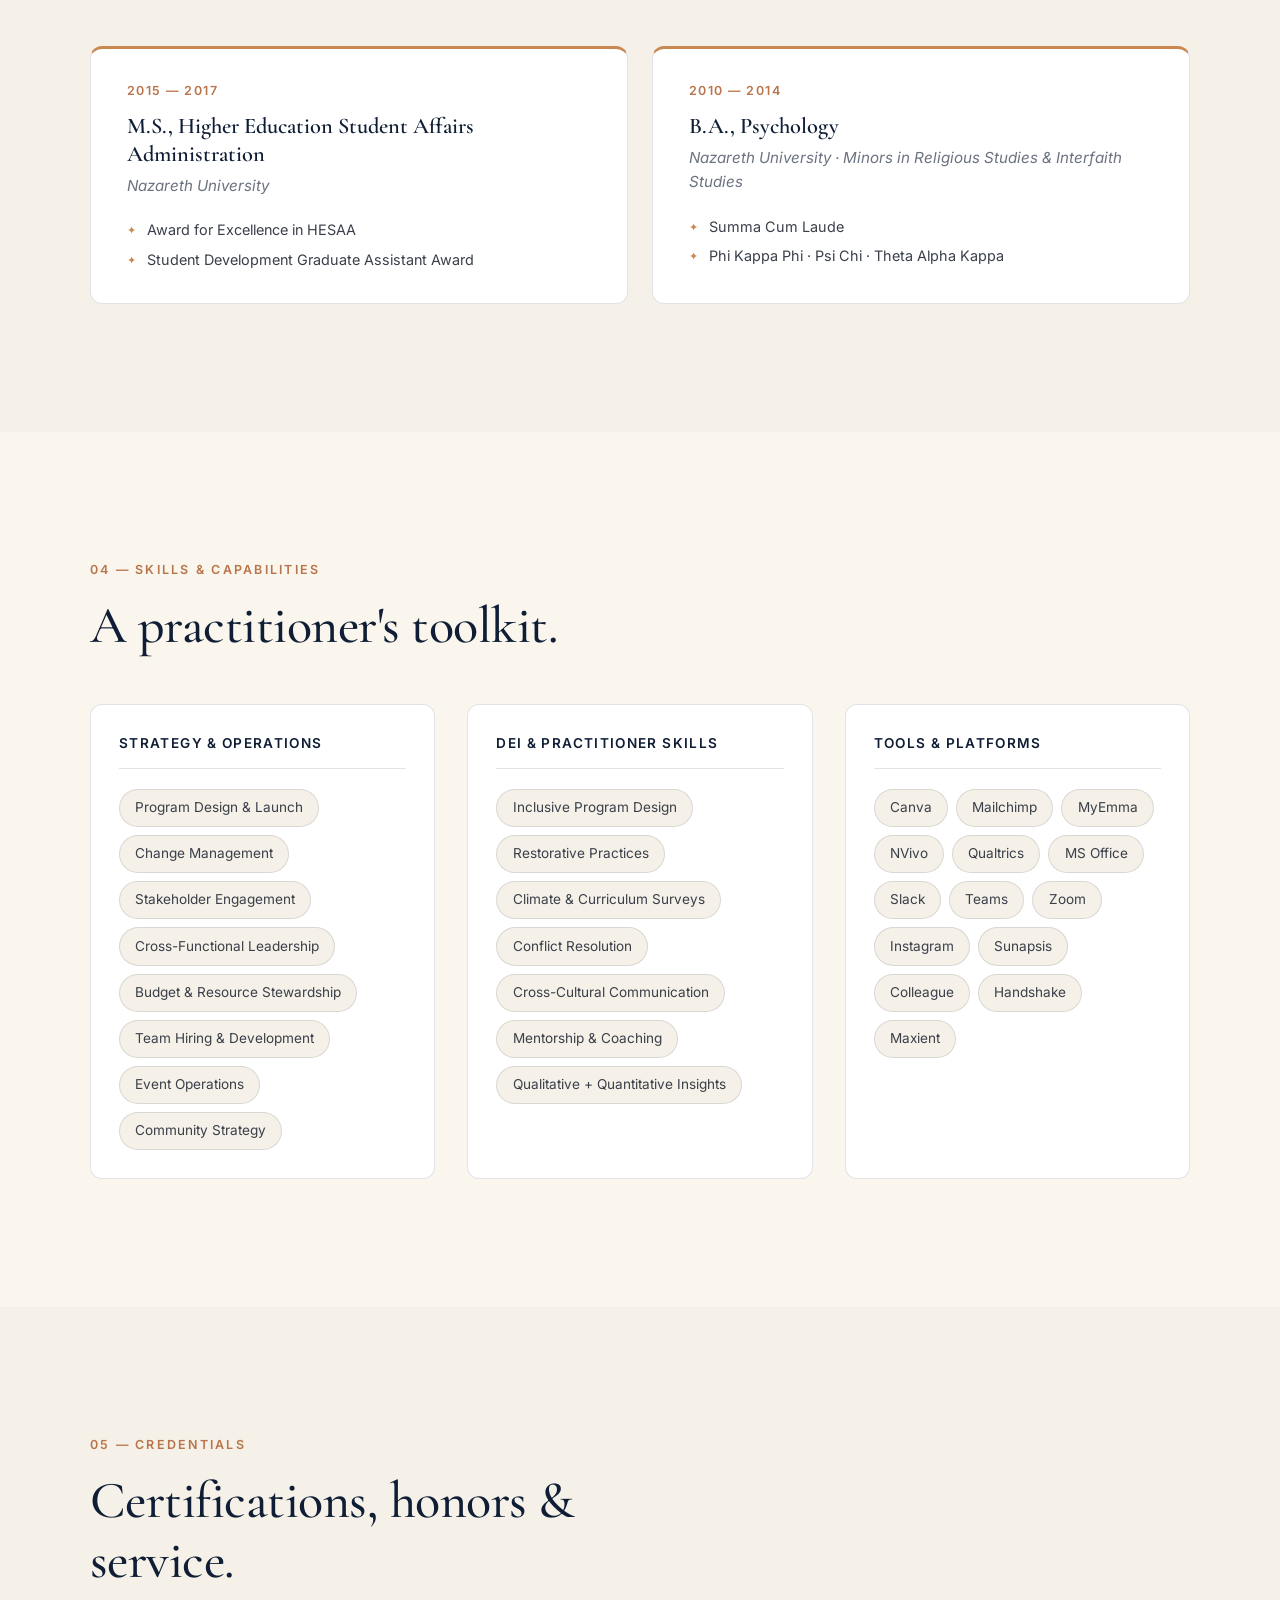
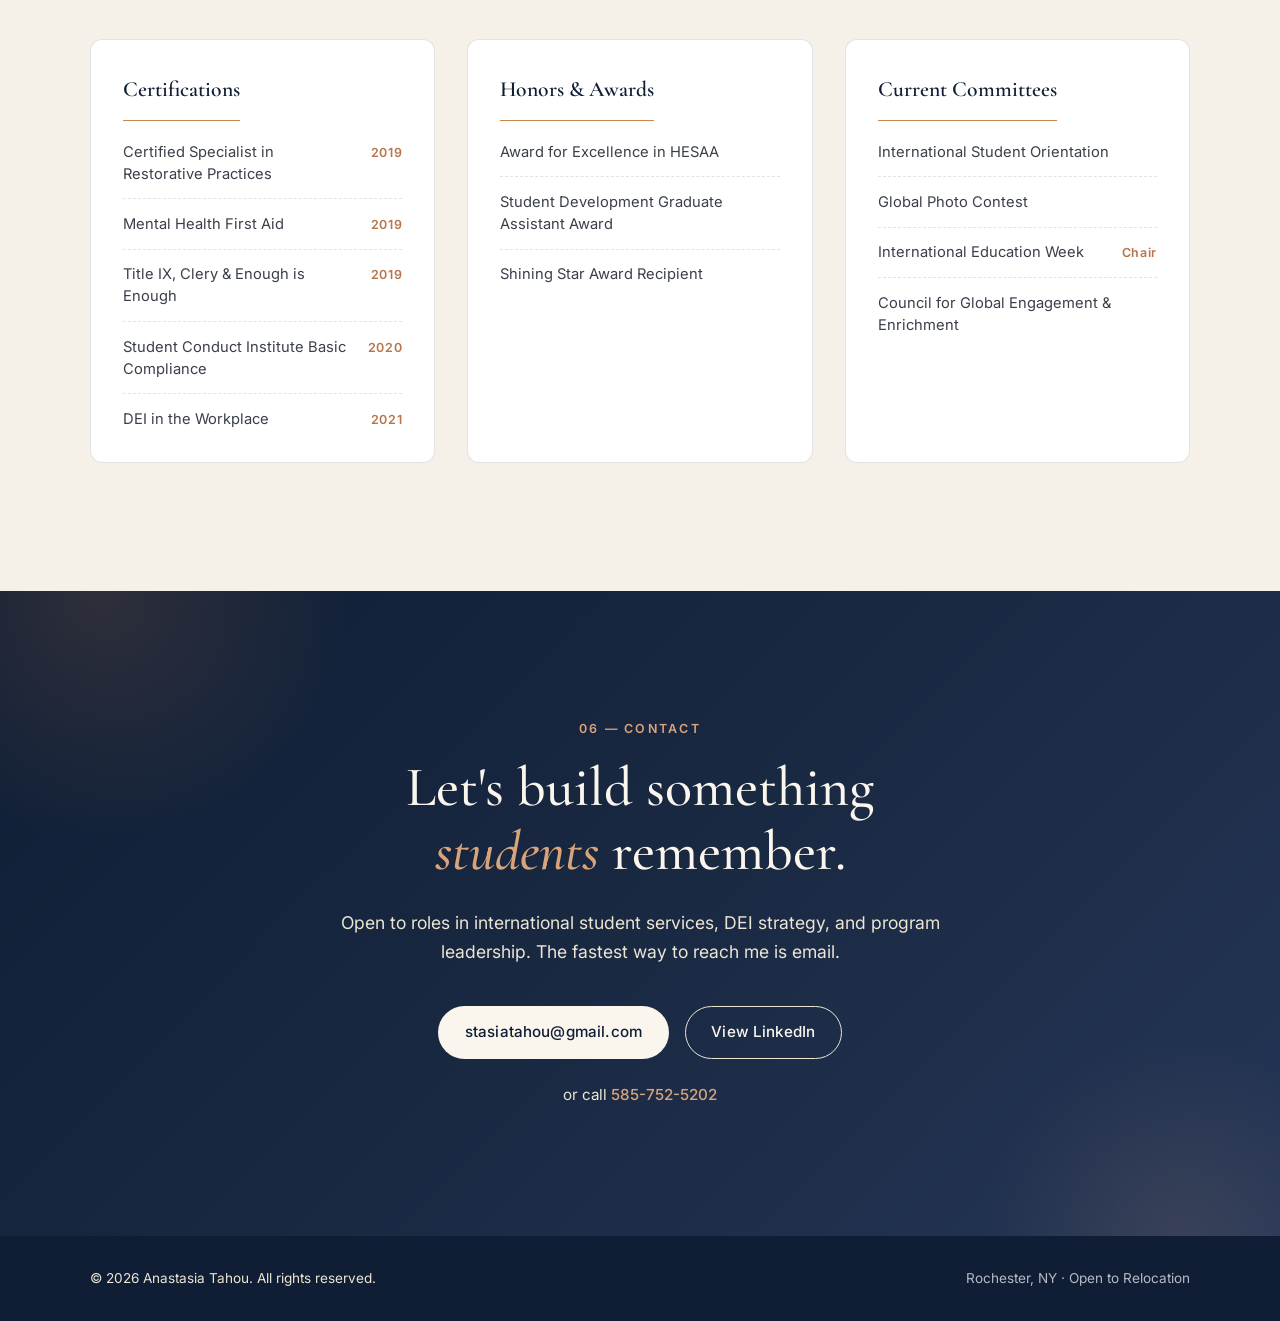
==== commit 7a297b2d: "Rework About paragraph to match resume facts Replace embellished phrasing with figures grounded in t" ====
--- a/index.html
+++ b/index.html
@@ -210,15 +210,18 @@
         </div>
         <div class="section-body reveal">
           <p class="body-lg">
-            I design programs that turn institutions into communities. From international student
-            orientation for thousands of arrivals to a university's first Latinx Heritage Month,
-            my work sits at the intersection of <strong>operations, equity, and care</strong>—the
-            unglamorous logistics that make belonging actually happen.
+            For <strong>8+ years</strong> I've designed programs that turn institutions into
+            communities — from coordinating <strong>50+ annual programs</strong> for a
+            <strong>3,500-student international community</strong> at the University of Rochester
+            to establishing Nazareth's <strong>first Latinx Heritage Month</strong>. The work sits
+            at the intersection of <strong>operations, equity, and care</strong>: the unglamorous
+            logistics that make belonging actually happen.
           </p>
           <p class="body-lg">
-            I've supervised student staff, stewarded six-figure budgets, partnered with senior
-            leadership, and built campus-climate surveys from scratch. The throughline: programs
-            that meet students where they are and move institutions forward.
+            I've hired and mentored student staff and graduate assistants, stewarded a
+            <strong>$250K budget</strong>, and partnered with Institutional Research on the
+            university's <strong>first campus climate and DEI curriculum surveys</strong>. The
+            throughline: programs that meet students where they are and move institutions forward.
           </p>
           <ul class="pillars">
             <li>
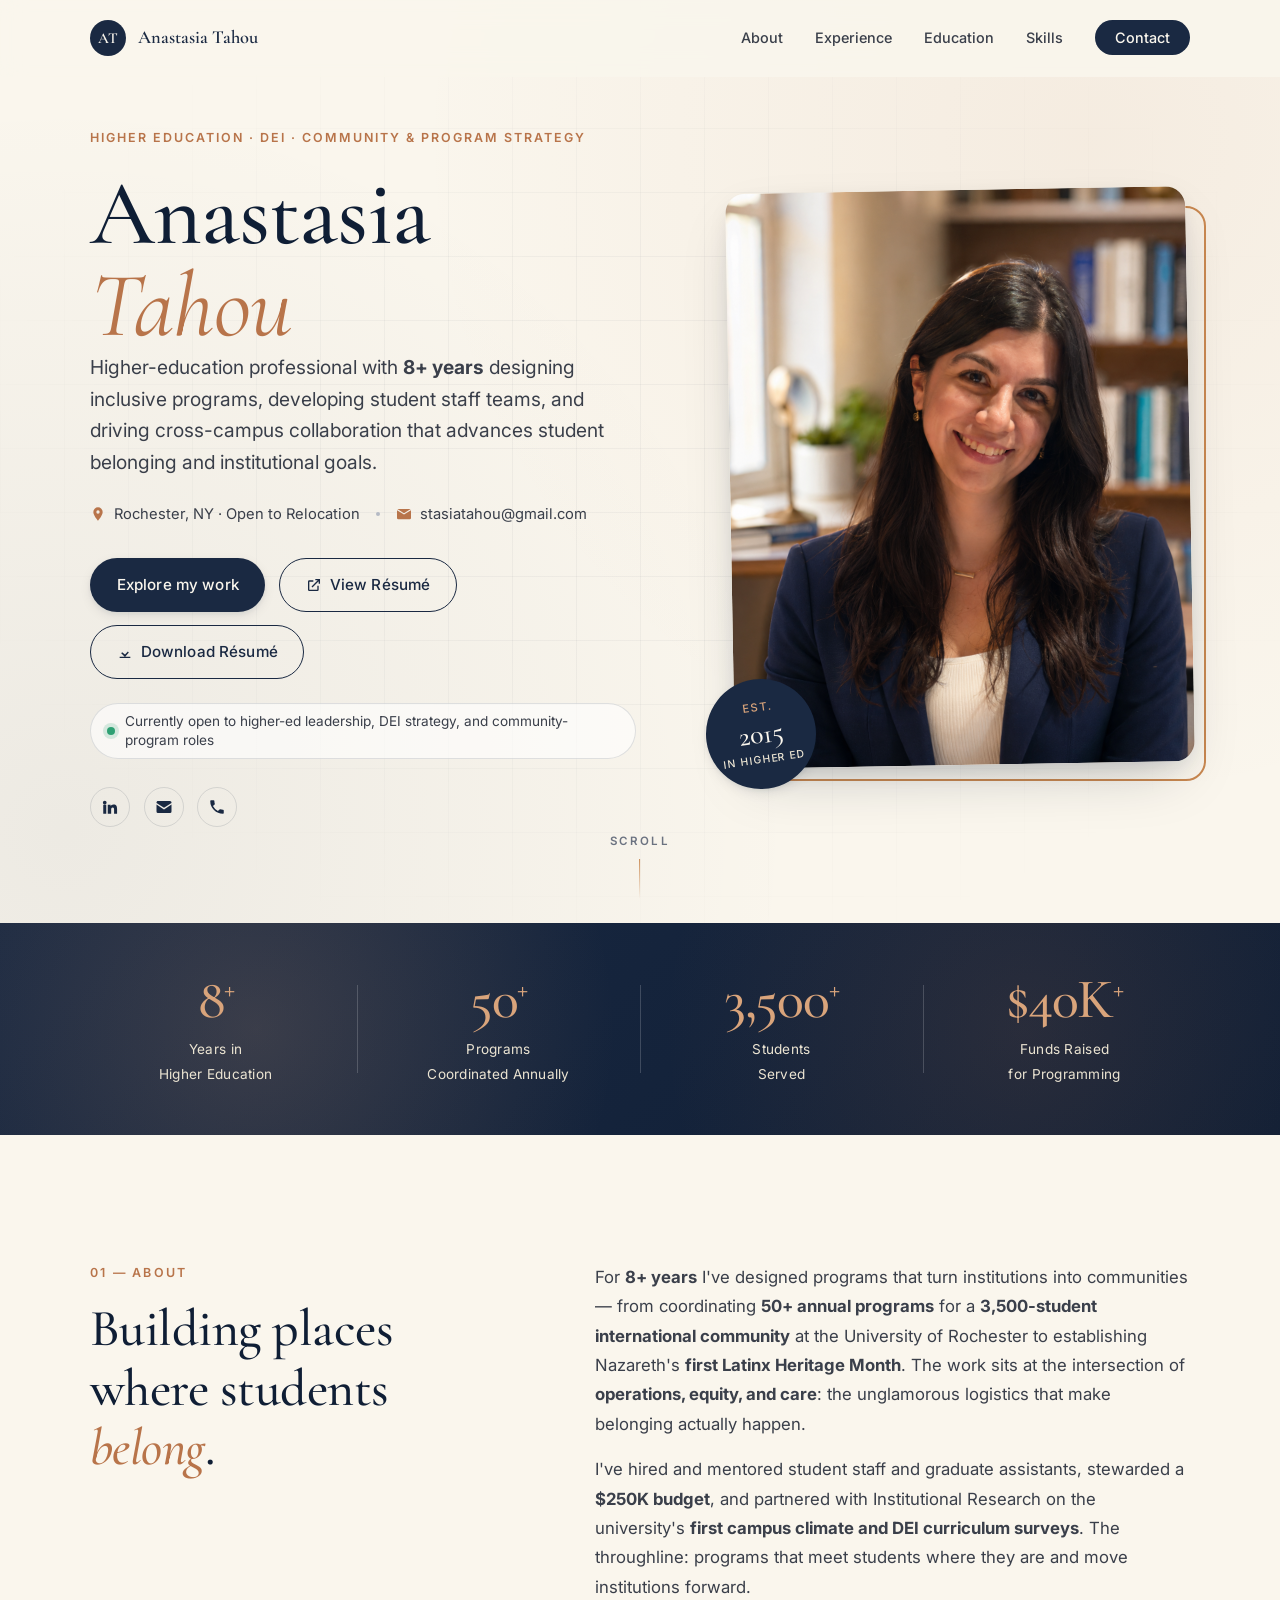
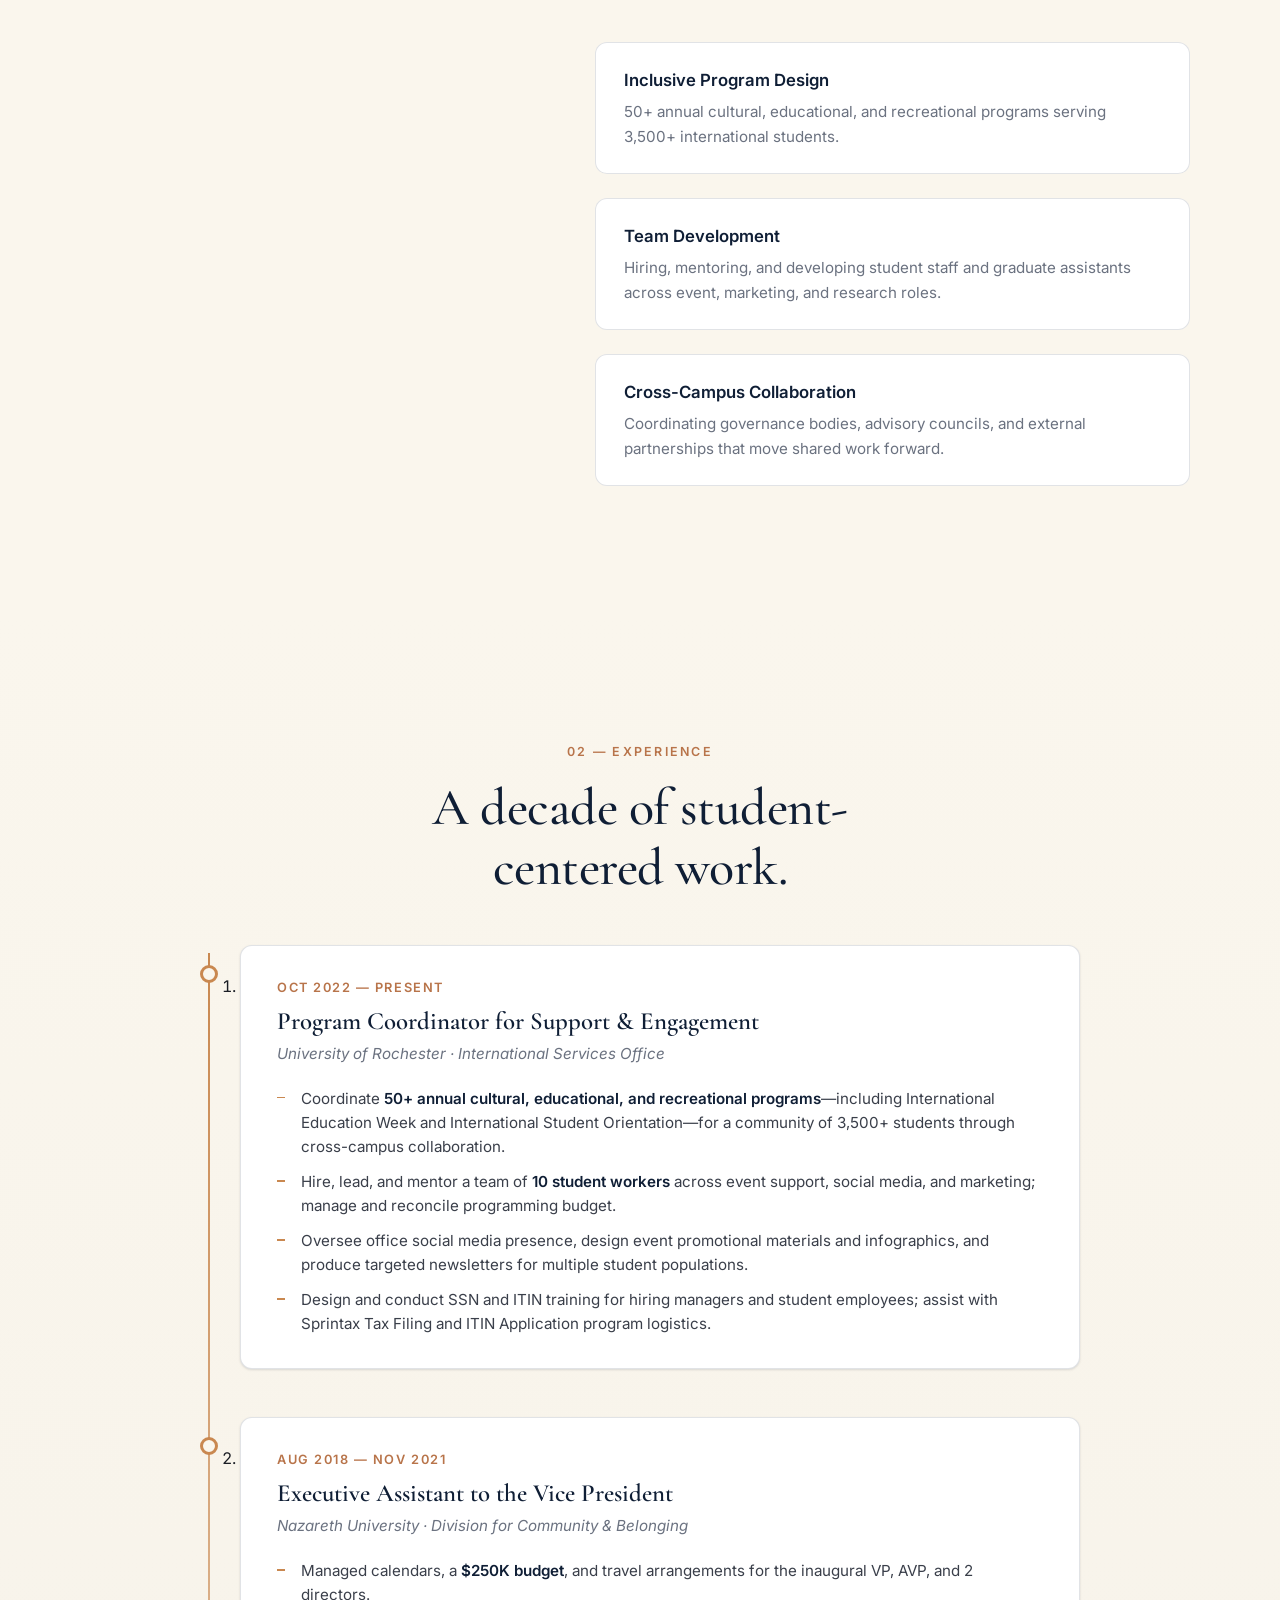
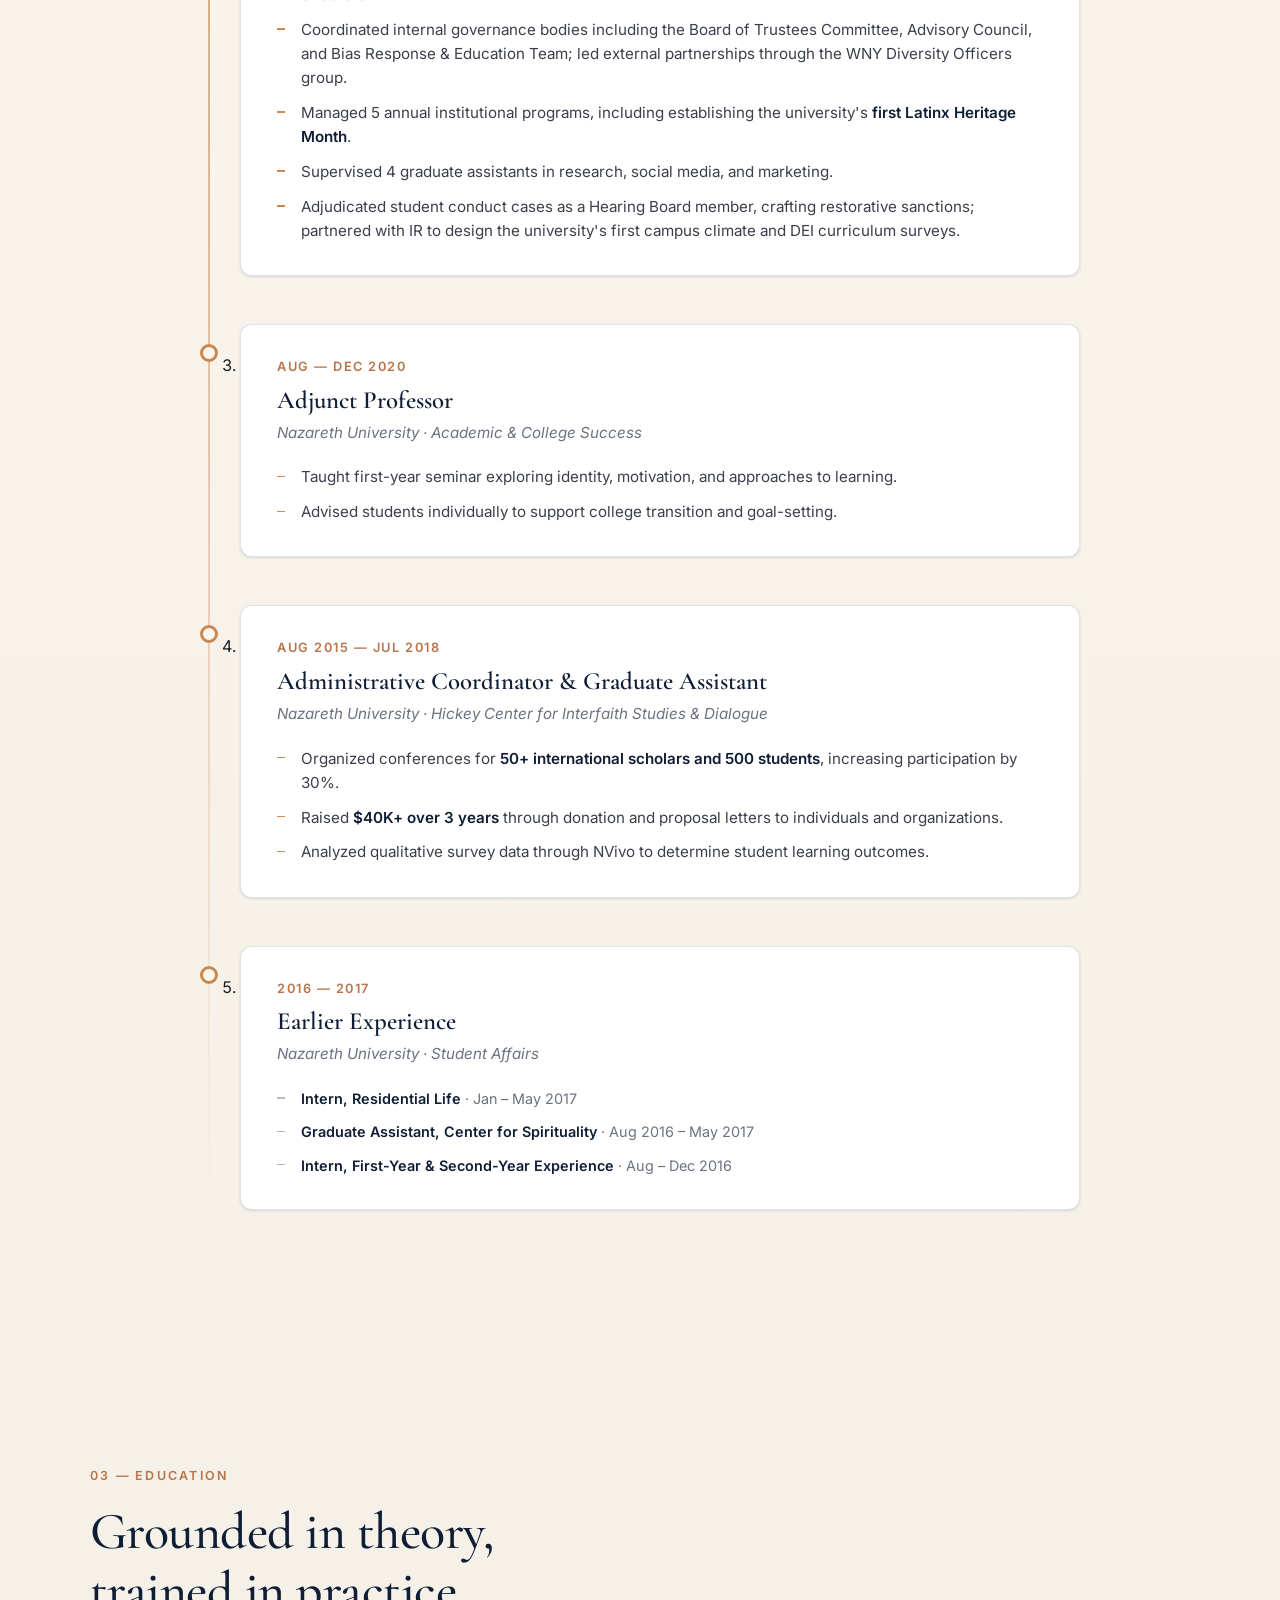
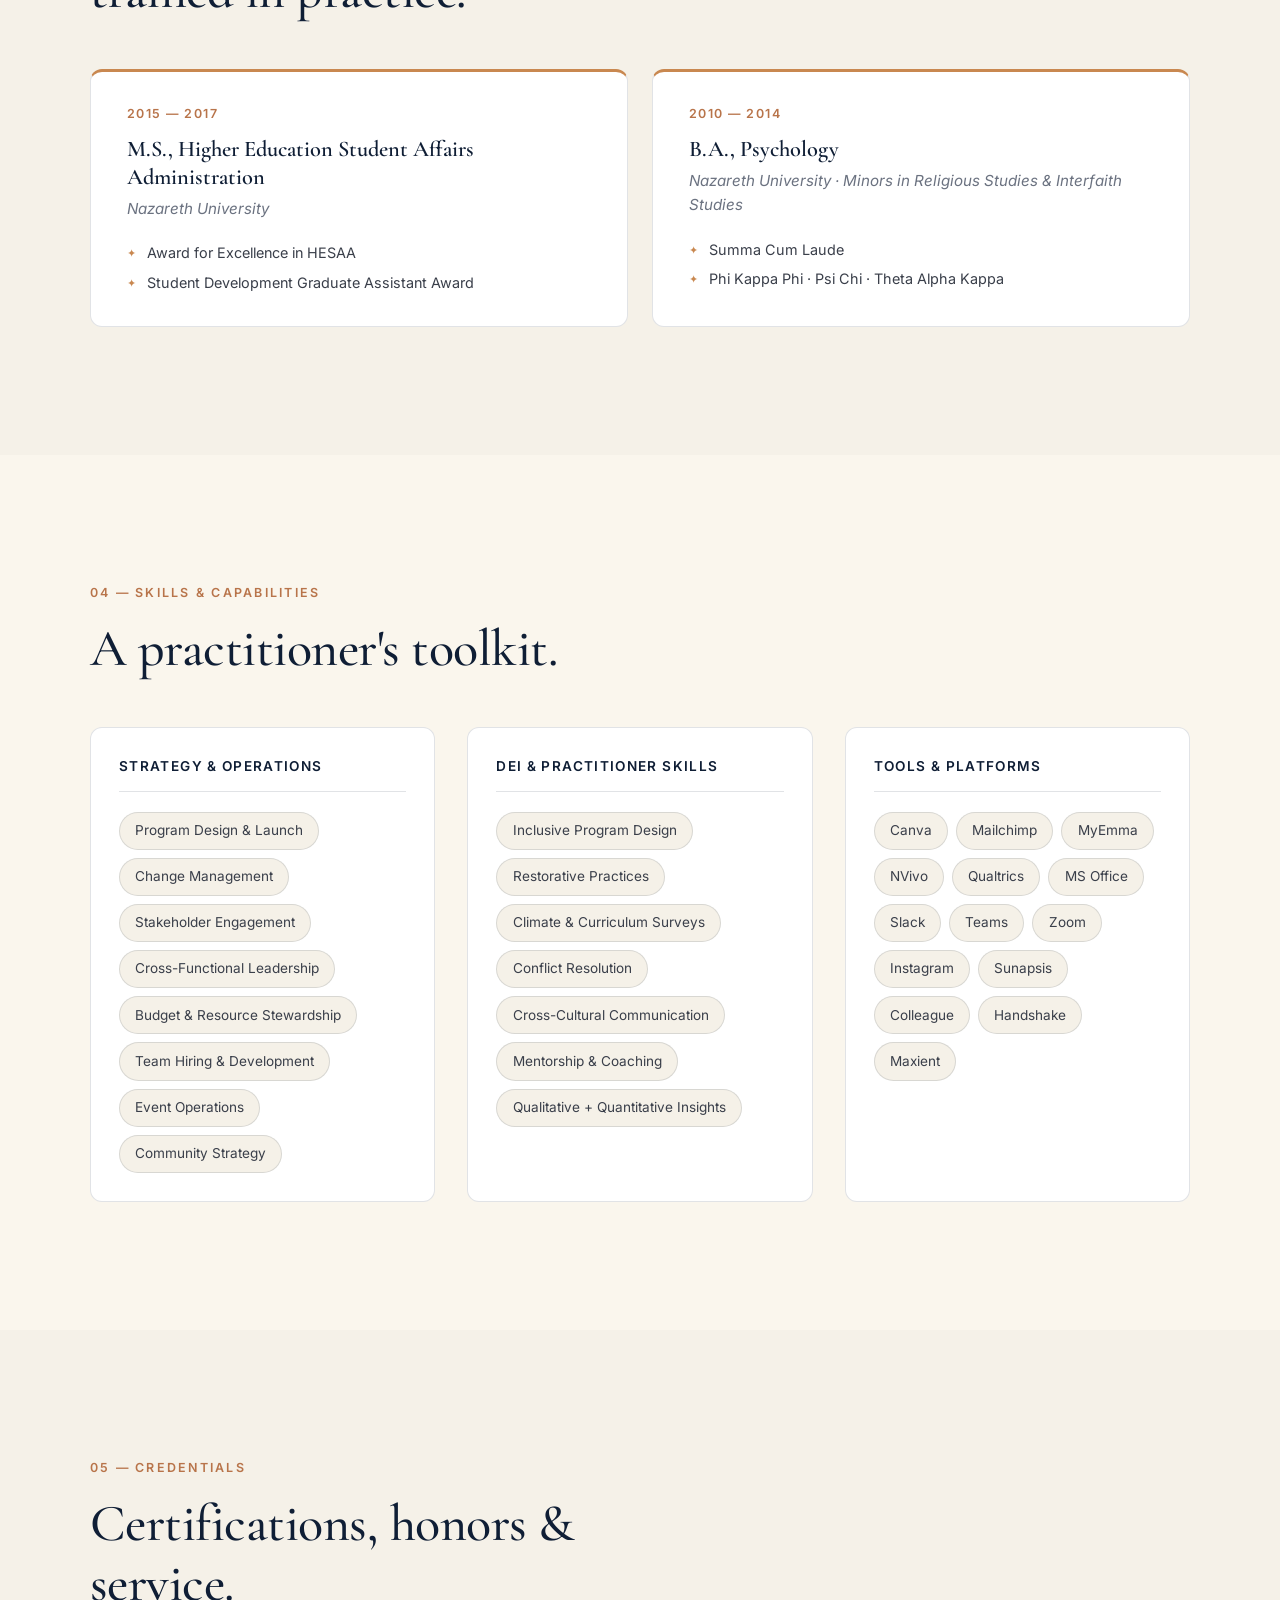
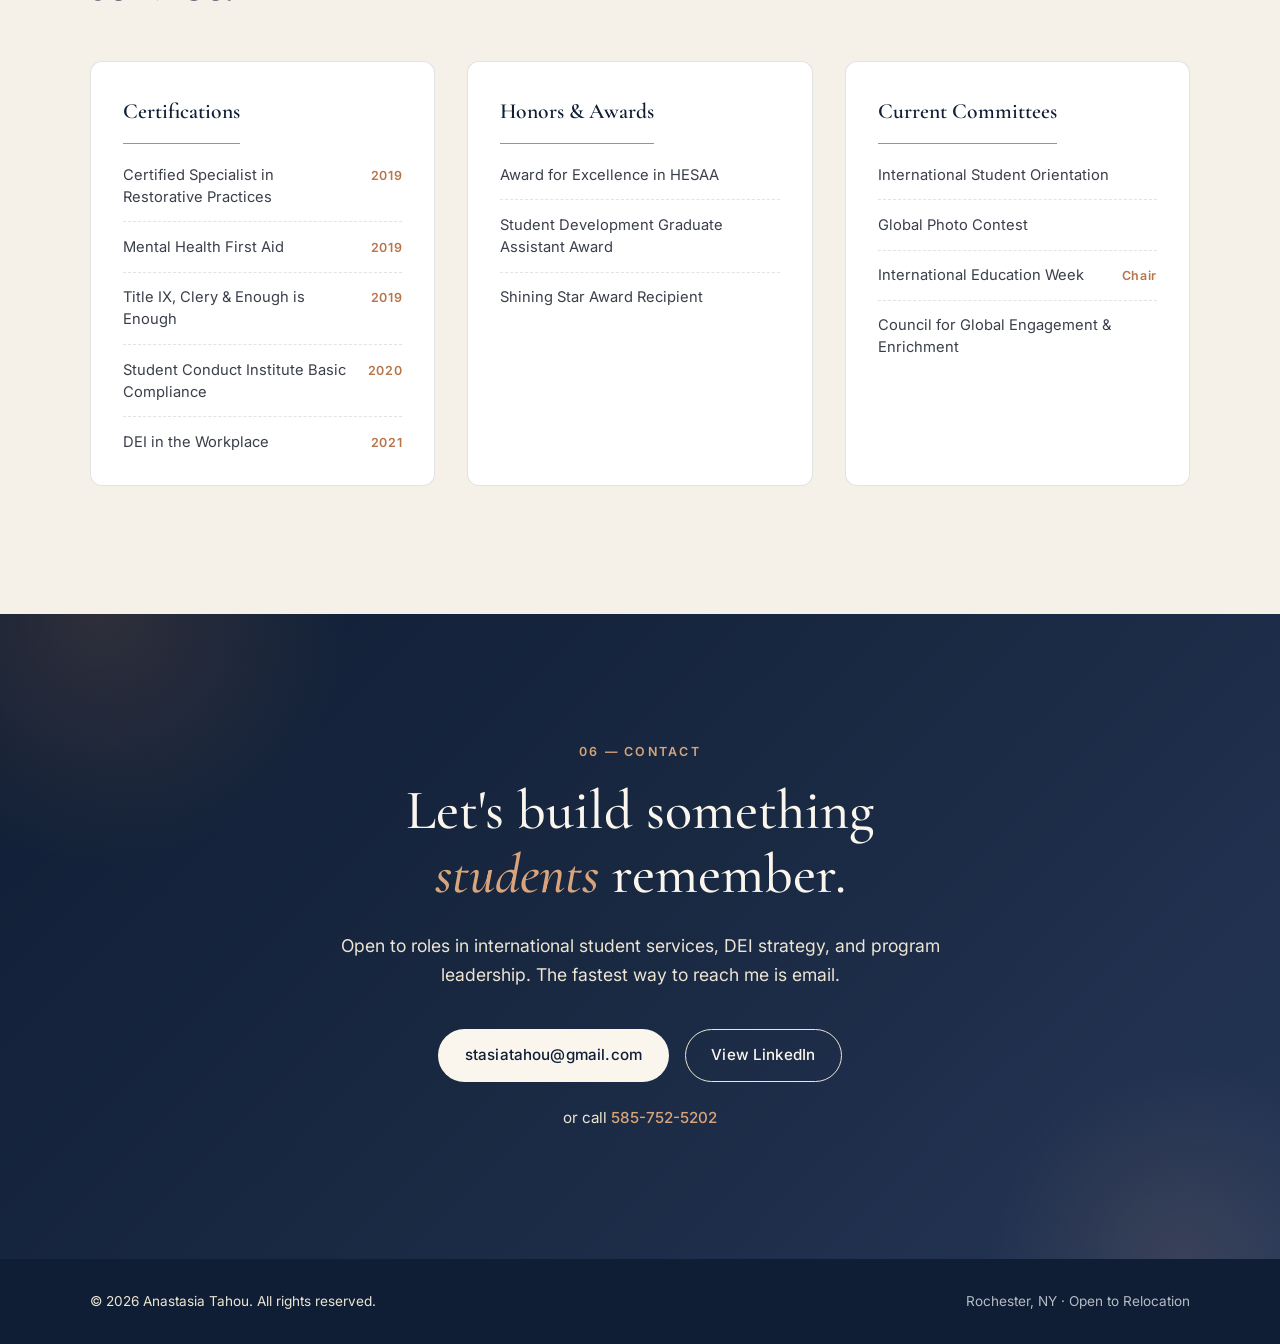
==== commit bcee1709: "Add View Résumé button alongside Download Two hero buttons for the resume: View opens the PDF in a n" ====
--- a/index.html
+++ b/index.html
@@ -131,6 +131,10 @@
           </div>
           <div class="hero-actions">
             <a class="btn btn-primary" href="#experience">Explore my work</a>
+            <a class="btn btn-ghost" href="assets/Anastasia_Tahou_Resume.pdf" target="_blank" rel="noopener">
+              <svg viewBox="0 0 24 24" aria-hidden="true"><path d="M14 3h7v7h-2V6.41l-9.29 9.3-1.42-1.42 9.3-9.29H14V3ZM5 5h6v2H5v12h12v-6h2v6a2 2 0 0 1-2 2H5a2 2 0 0 1-2-2V7a2 2 0 0 1 2-2Z"/></svg>
+              View Résumé
+            </a>
             <a class="btn btn-ghost" href="assets/Anastasia_Tahou_Resume.pdf" download>
               <svg viewBox="0 0 24 24" aria-hidden="true"><path d="M12 3v12.59l4.29-4.3 1.42 1.42L12 19.41l-5.71-5.7 1.42-1.42L12 15.59V3h0Zm-8 16h16v2H4v-2Z"/></svg>
               Download Résumé
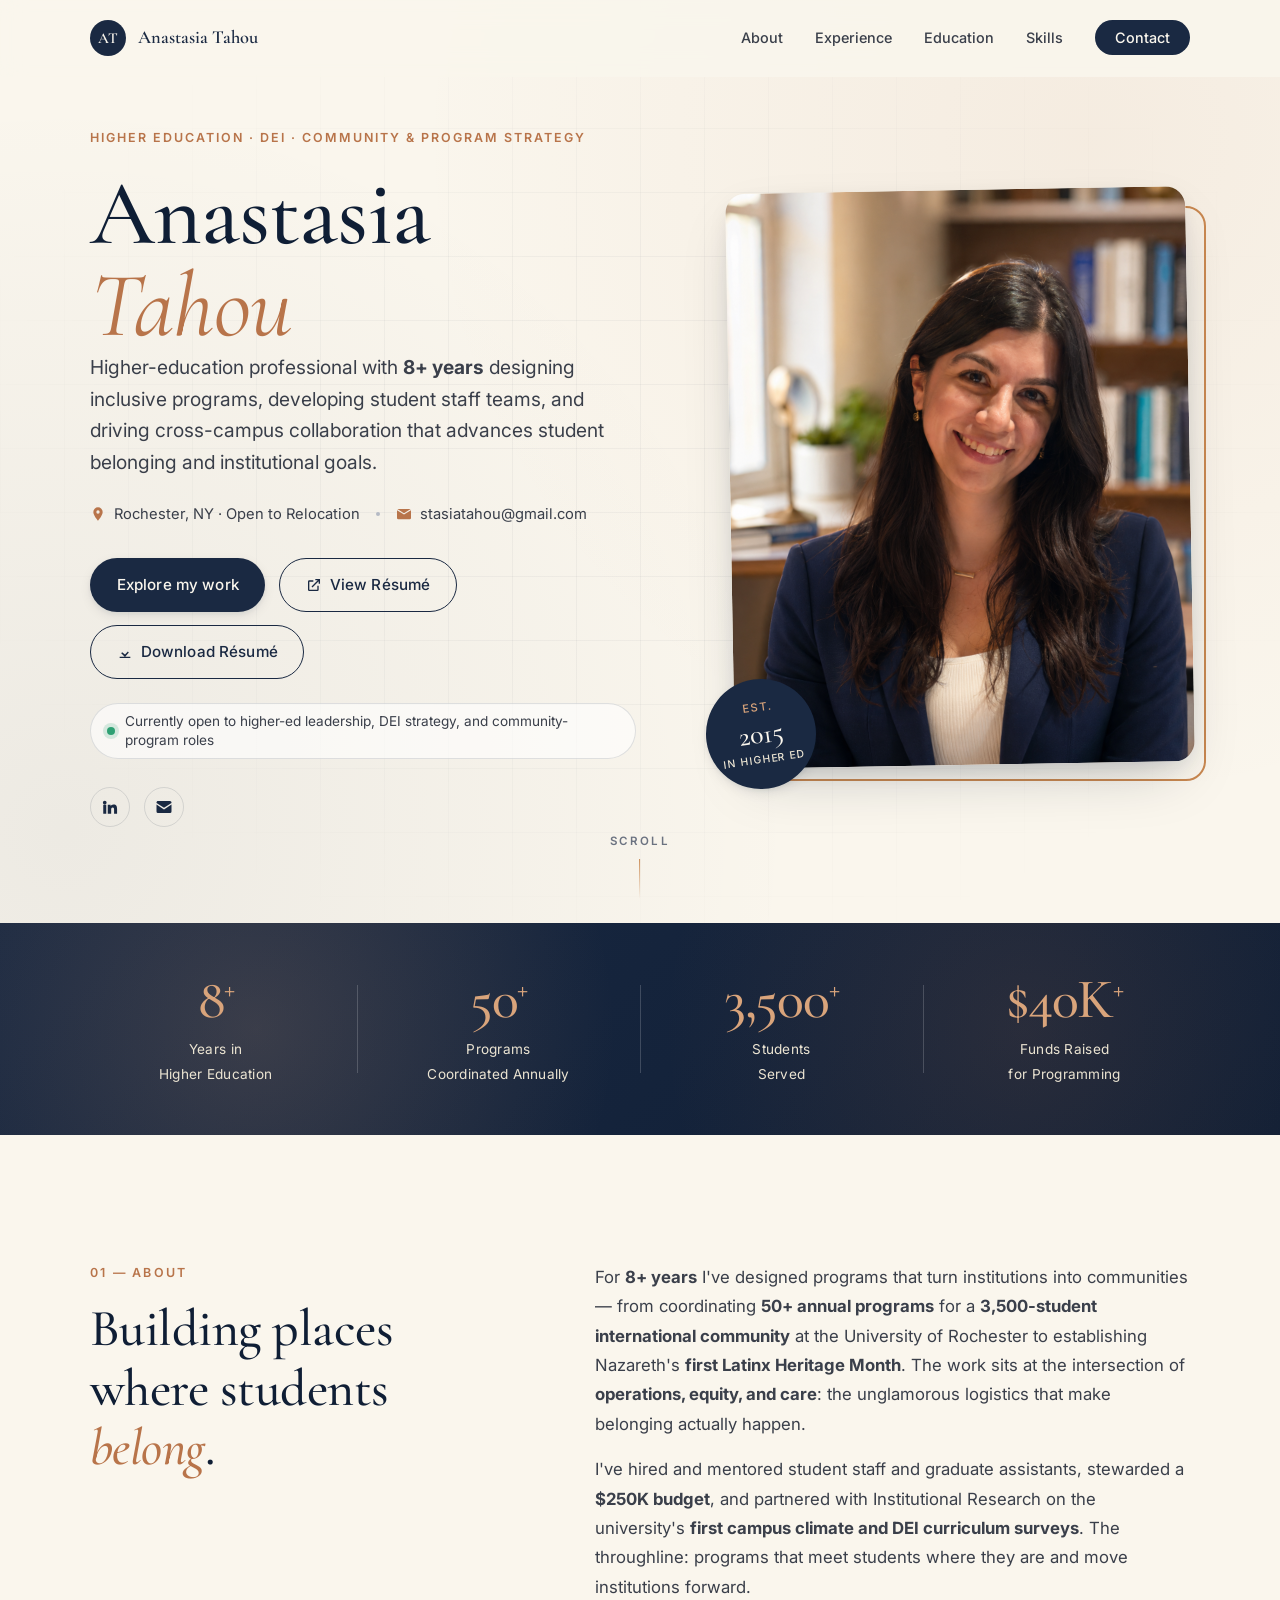
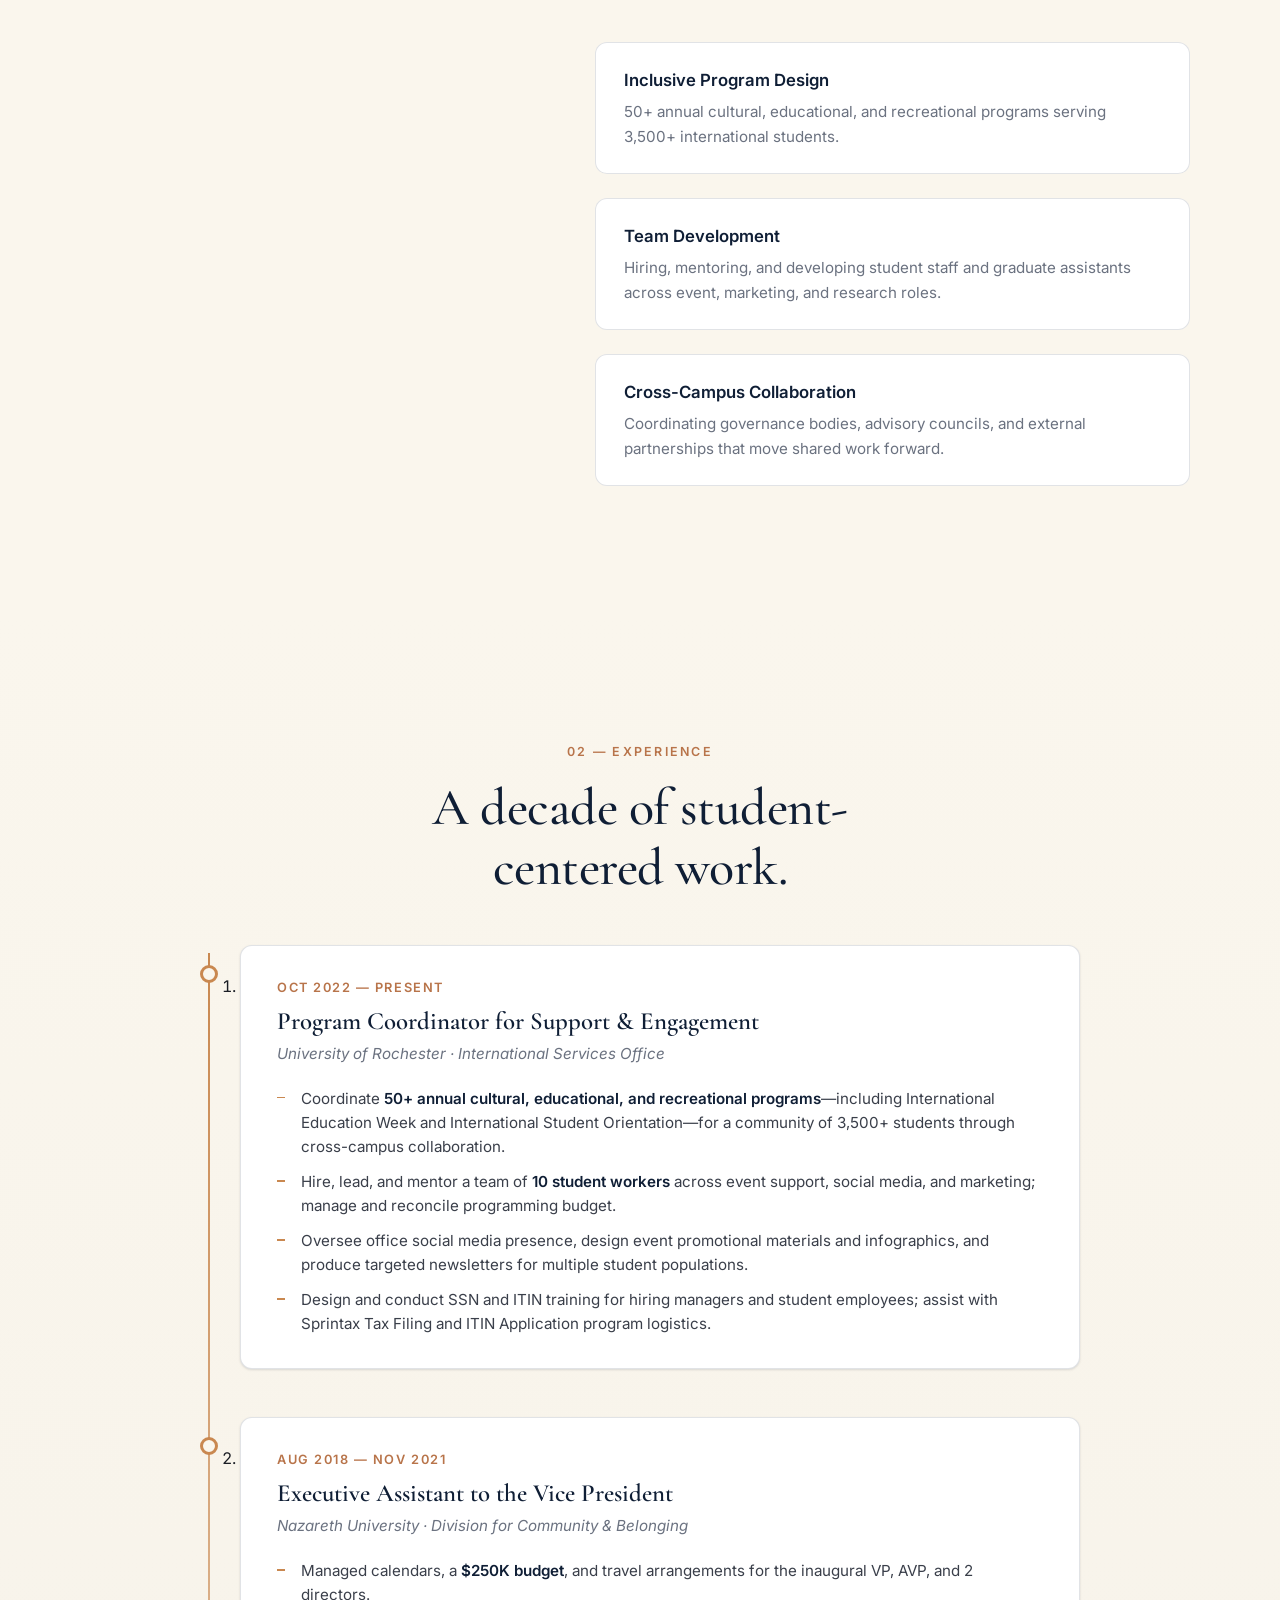
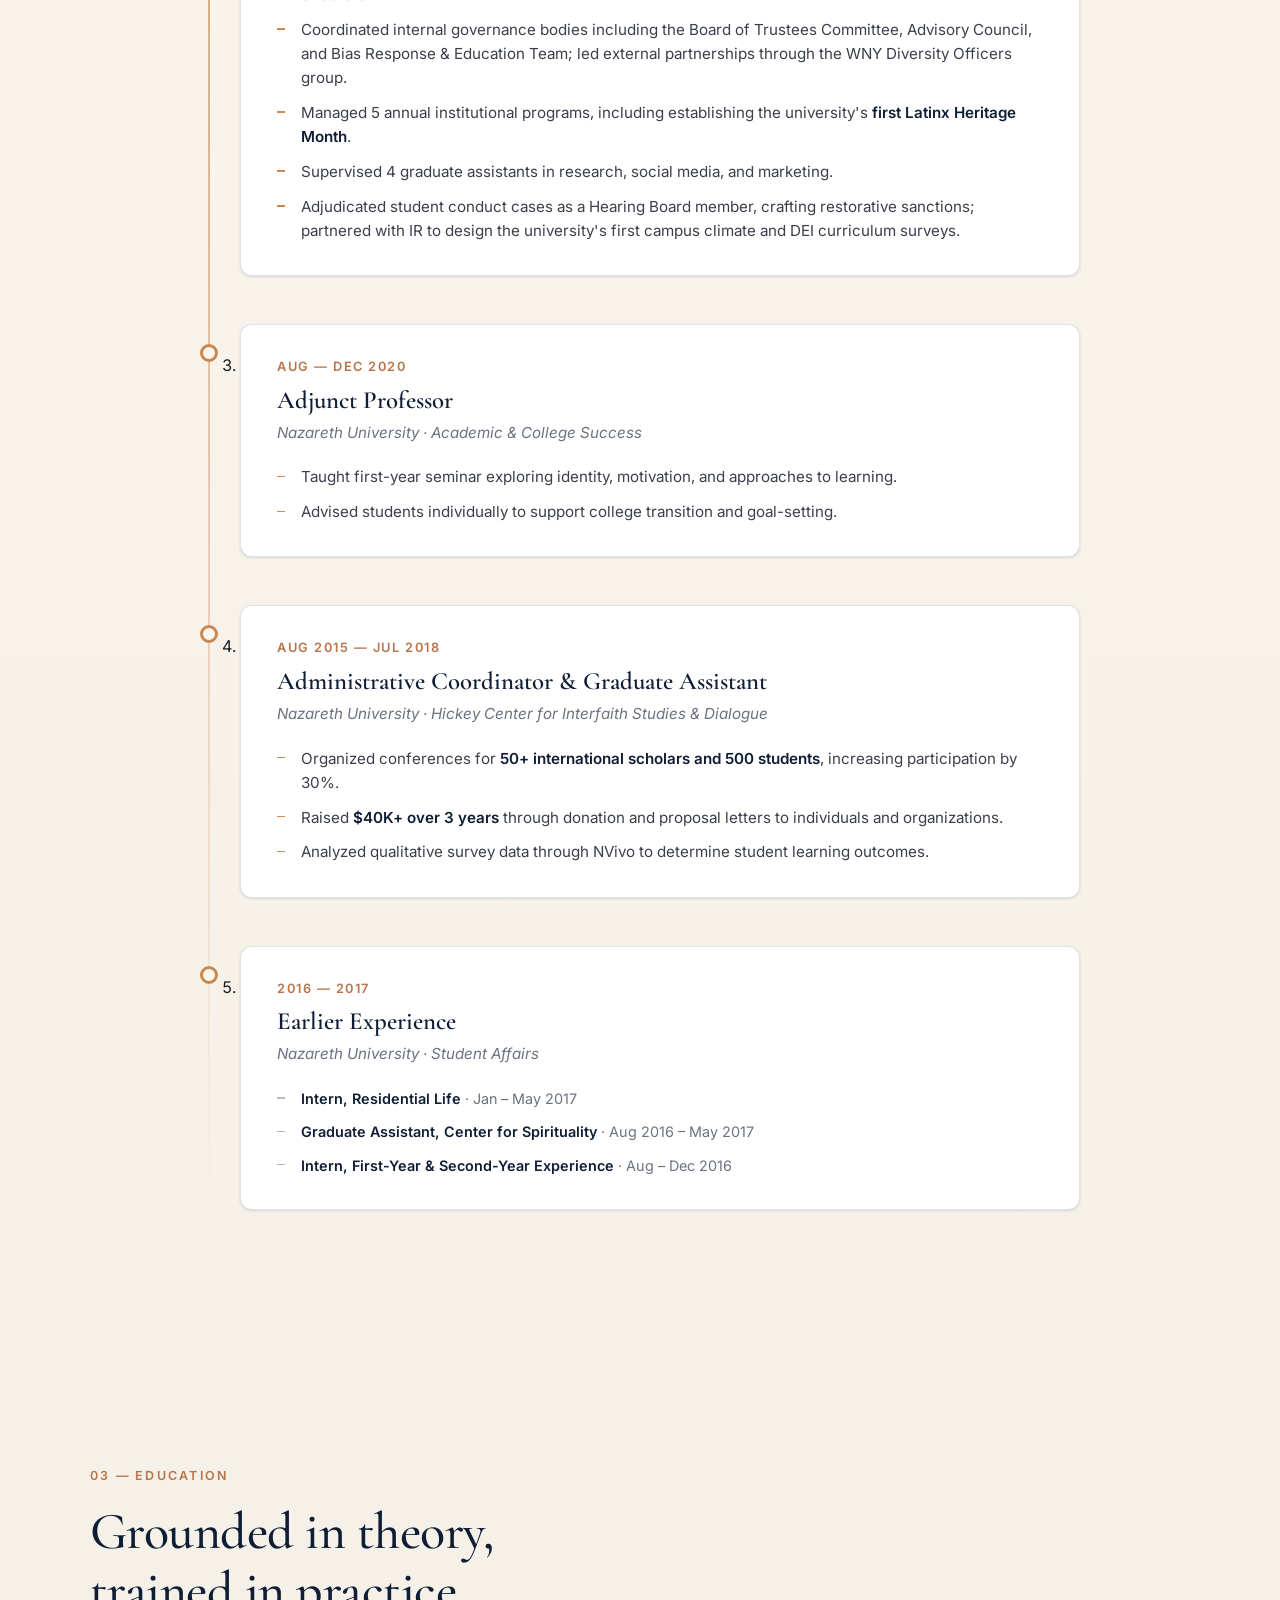
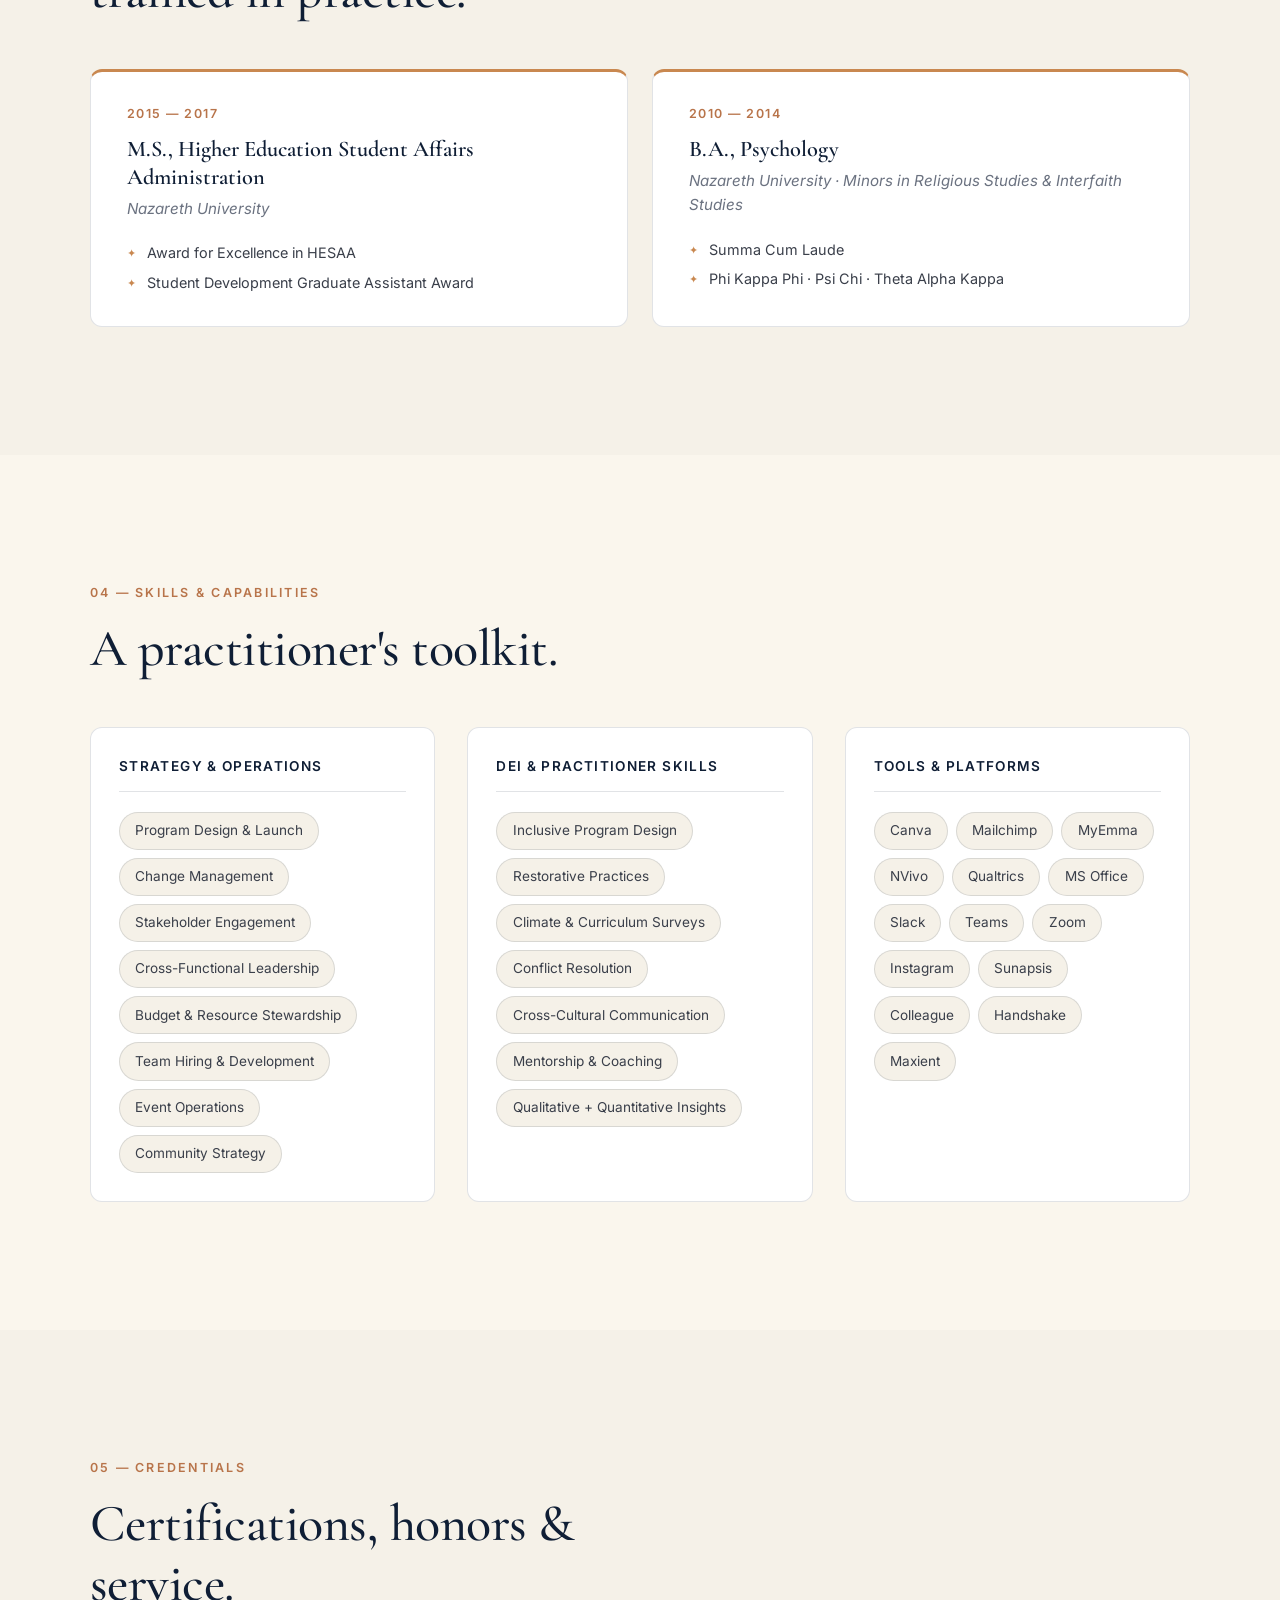
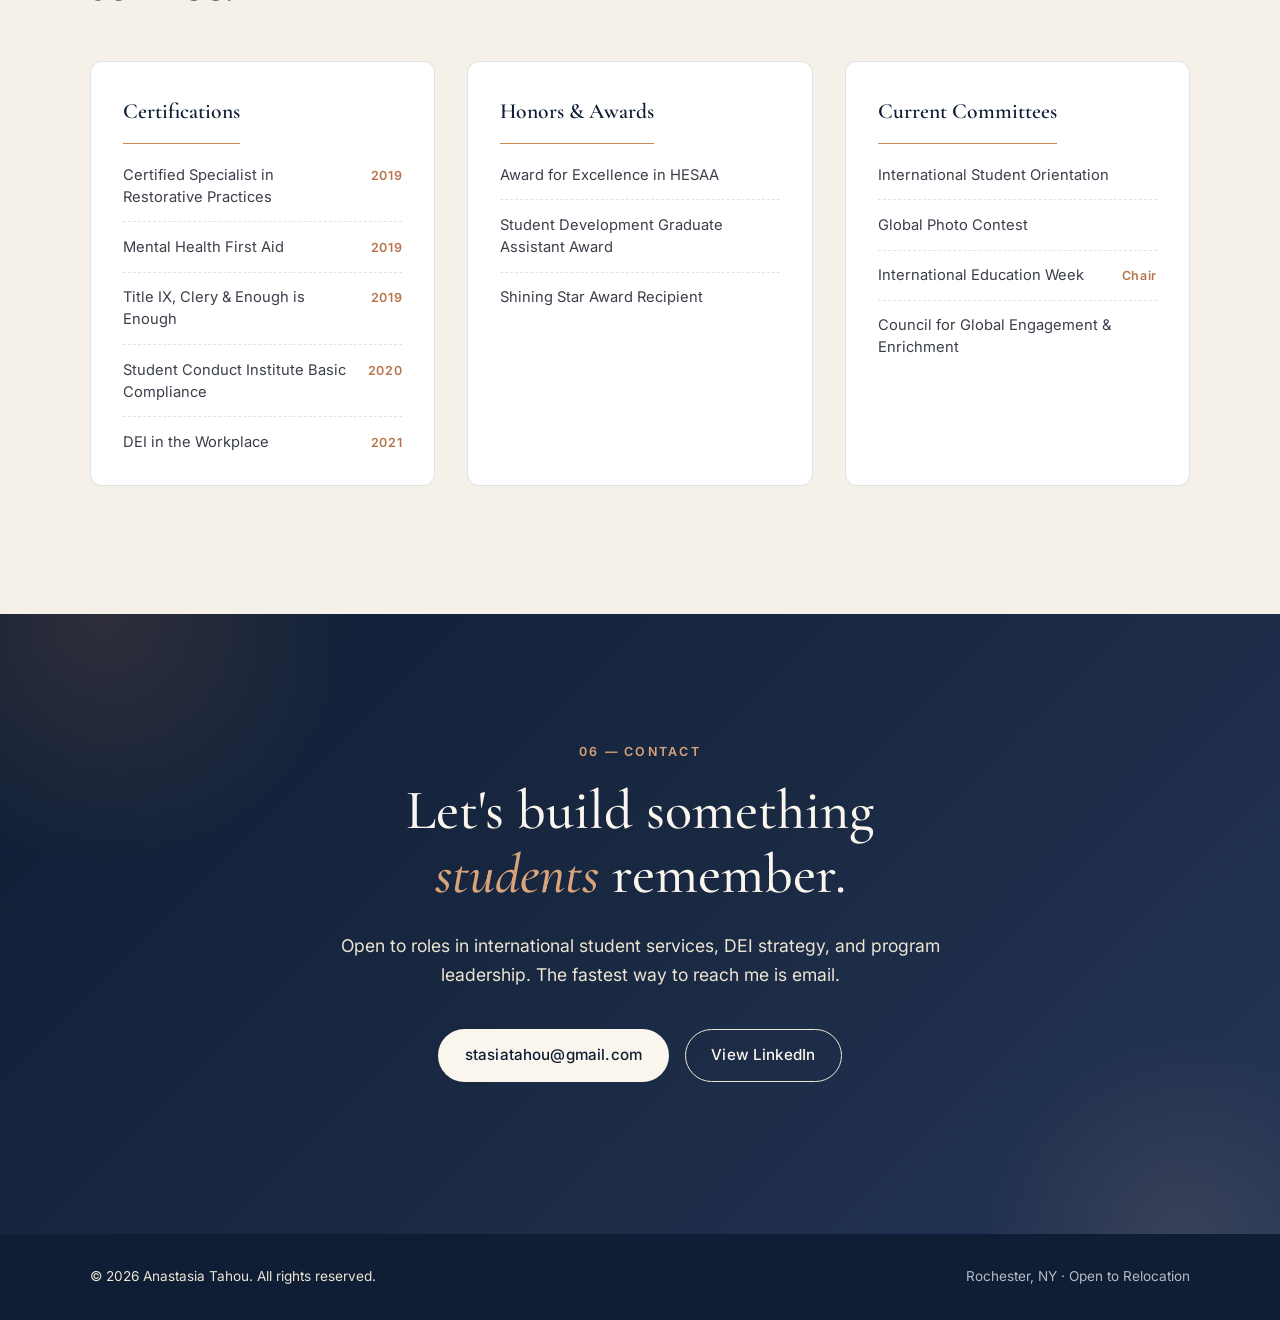
==== commit cfddd95e: "Remove phone number from contact section and structured data" ====
--- a/index.html
+++ b/index.html
@@ -46,7 +46,6 @@
     "url": "https://shivyyyy-git.github.io/ana/",
     "image": "https://shivyyyy-git.github.io/ana/assets/image.png",
     "email": "mailto:stasiatahou@gmail.com",
-    "telephone": "+1-585-752-5202",
     "address": {
       "@type": "PostalAddress",
       "addressLocality": "Rochester",
@@ -152,11 +151,6 @@
                 <svg viewBox="0 0 24 24" aria-hidden="true"><path d="M22 6.5 12 13 2 6.5V6c0-1.1.9-2 2-2h16a2 2 0 0 1 2 2v.5Zm0 2.3V18a2 2 0 0 1-2 2H4a2 2 0 0 1-2-2V8.8l10 6.5 10-6.5Z"/></svg>
               </a>
             </li>
-            <li>
-              <a href="tel:5857525202" aria-label="Phone">
-                <svg viewBox="0 0 24 24" aria-hidden="true"><path d="M6.6 10.8a15.05 15.05 0 0 0 6.6 6.6l2.2-2.2a1 1 0 0 1 1-.25c1.12.37 2.33.57 3.6.57a1 1 0 0 1 1 1V20a1 1 0 0 1-1 1A17 17 0 0 1 3 4a1 1 0 0 1 1-1h3.5a1 1 0 0 1 1 1c0 1.27.2 2.48.57 3.6a1 1 0 0 1-.25 1l-2.22 2.2Z"/></svg>
-              </a>
-            </li>
           </ul>
         </div>
 
@@ -484,7 +478,6 @@
           <a class="btn btn-light" href="mailto:stasiatahou@gmail.com">stasiatahou@gmail.com</a>
           <a class="btn btn-outline-light" href="https://www.linkedin.com/in/anastasiatahou" target="_blank" rel="noopener">View LinkedIn</a>
         </div>
-        <p class="contact-phone">or call <a href="tel:5857525202">585-752-5202</a></p>
       </div>
     </section>
   </main>
